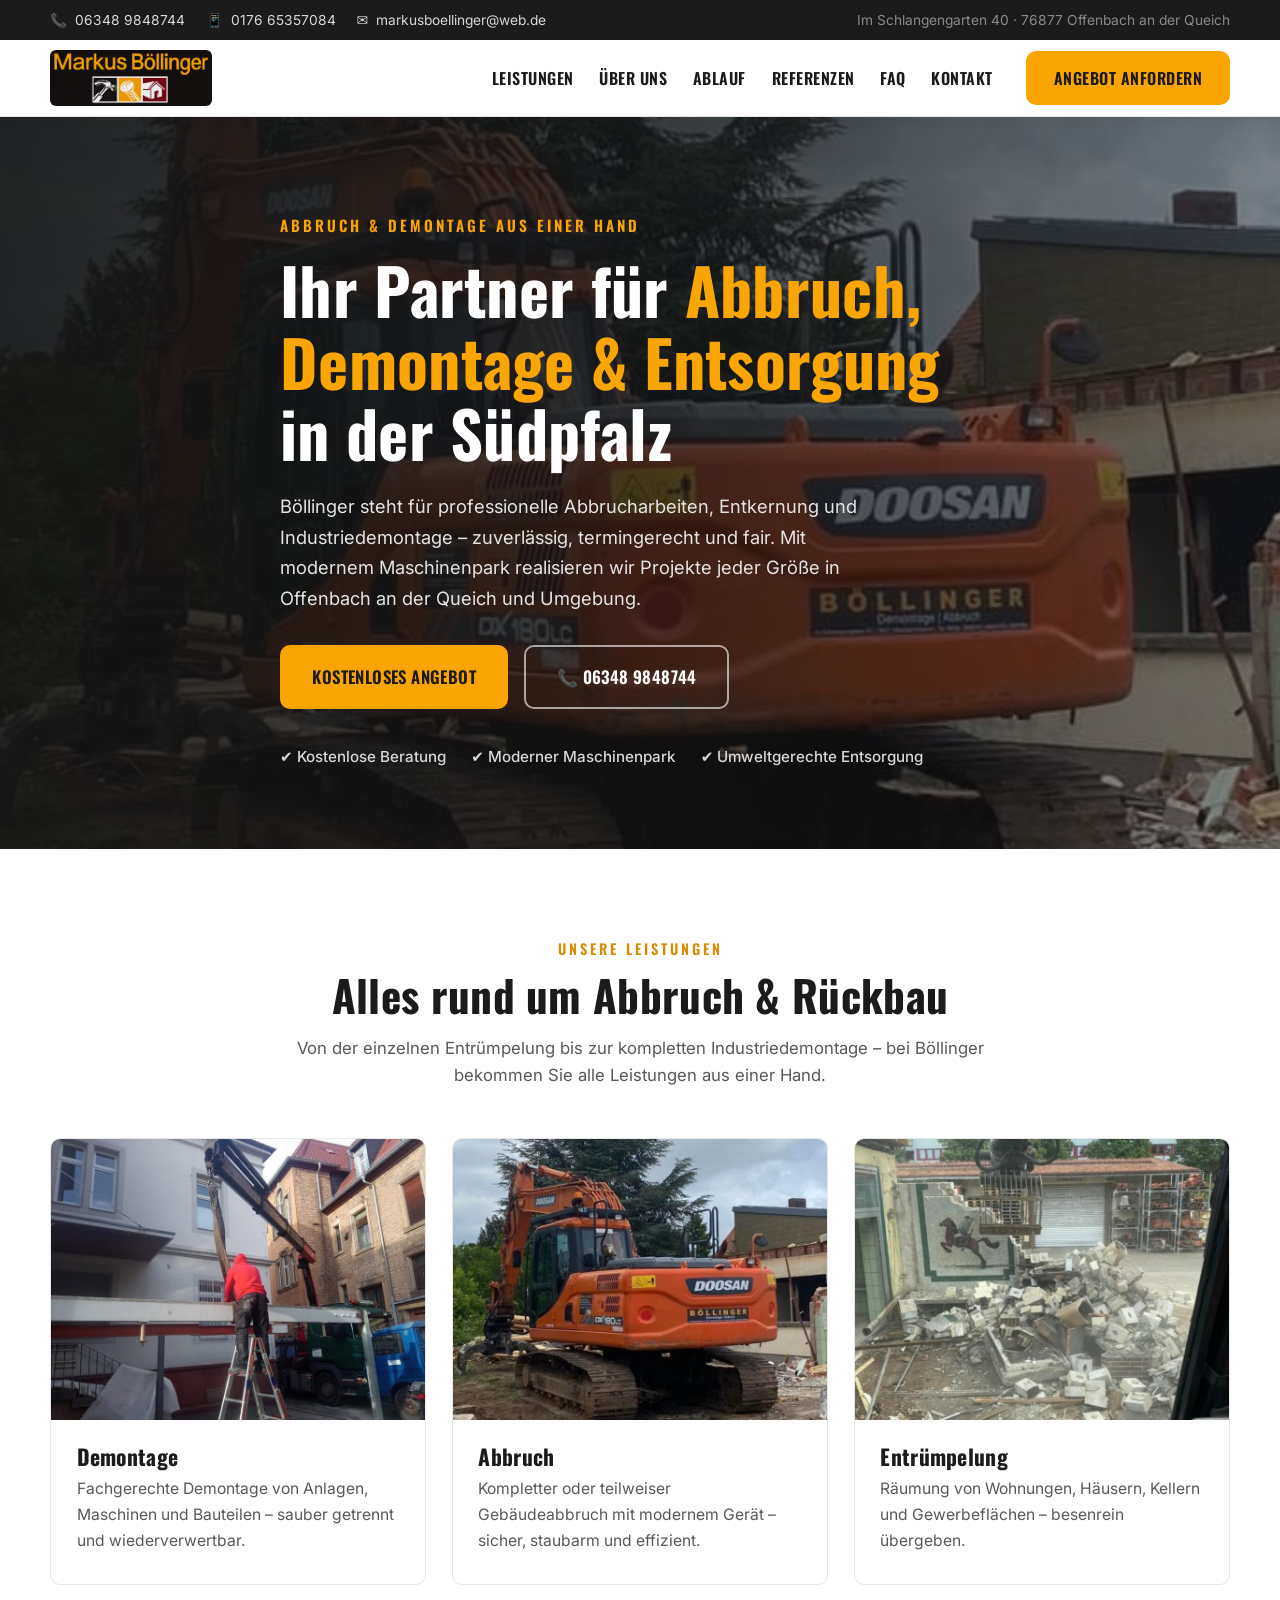
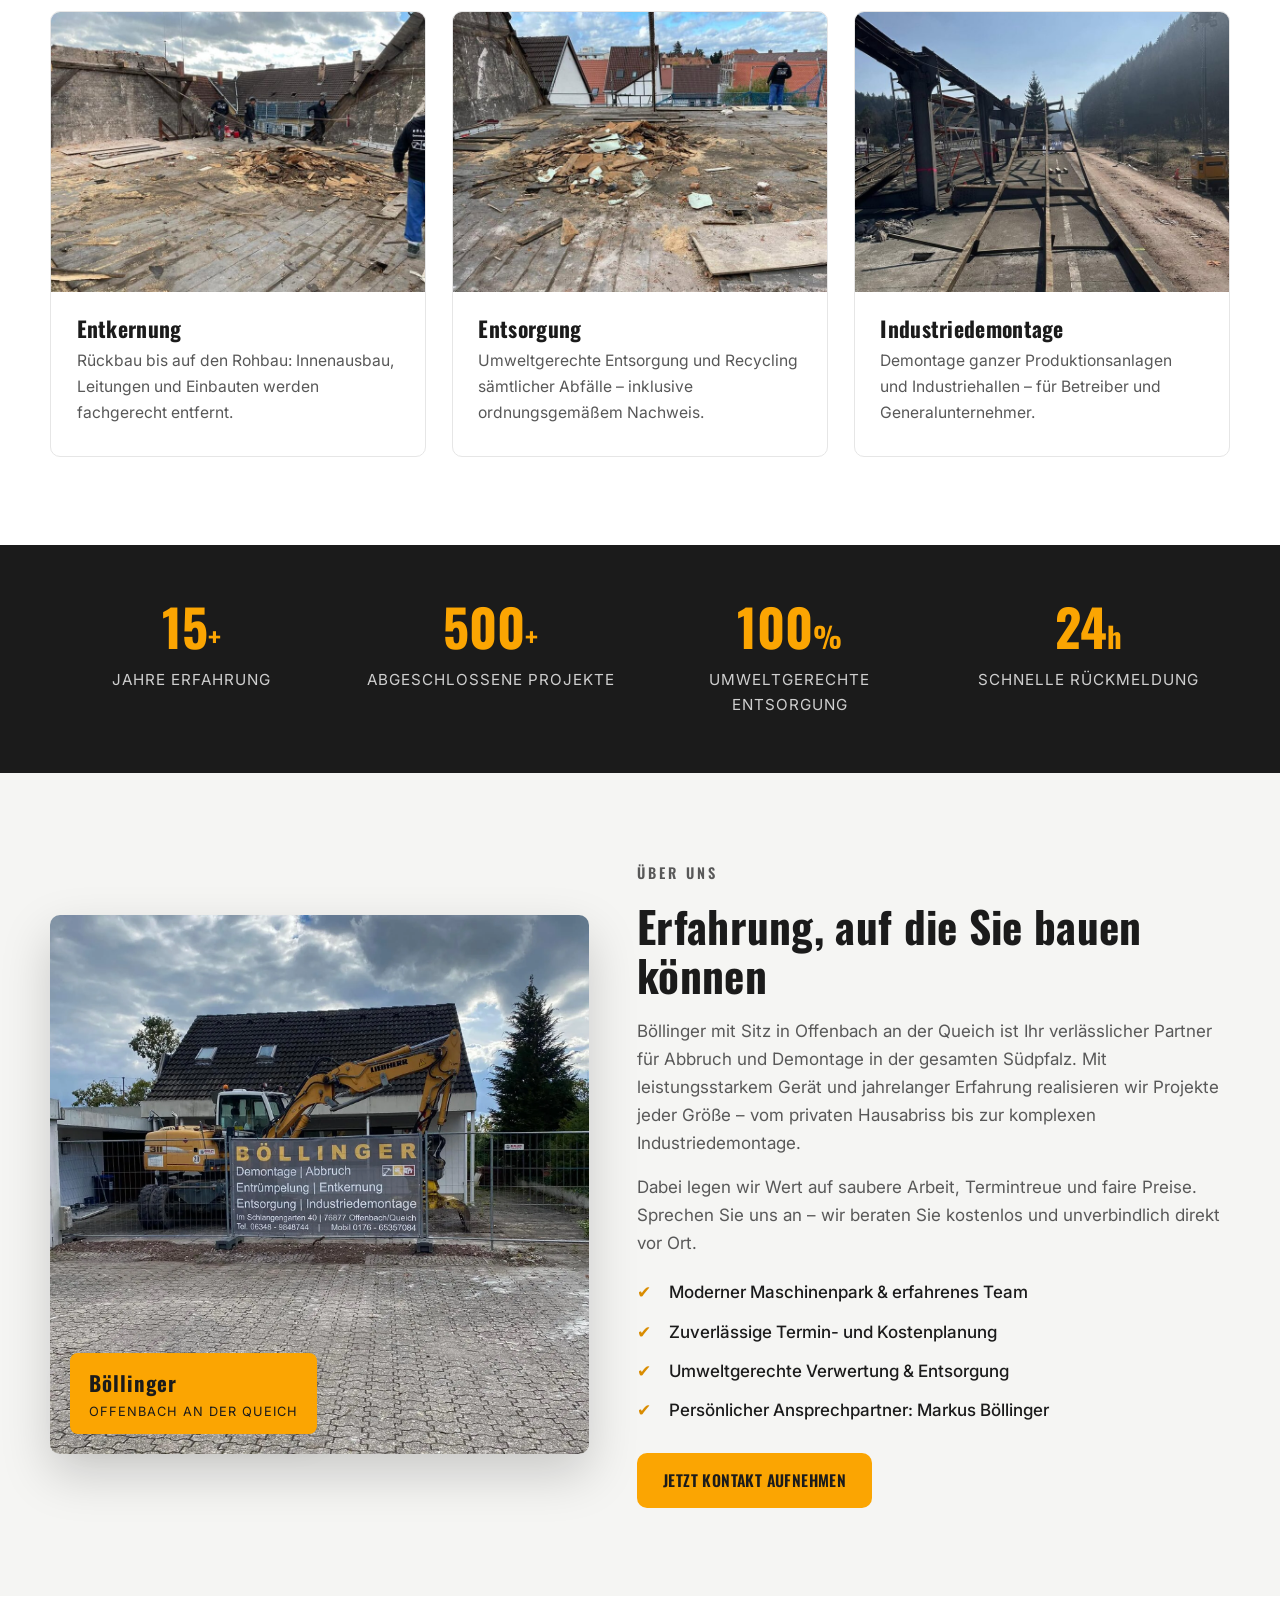
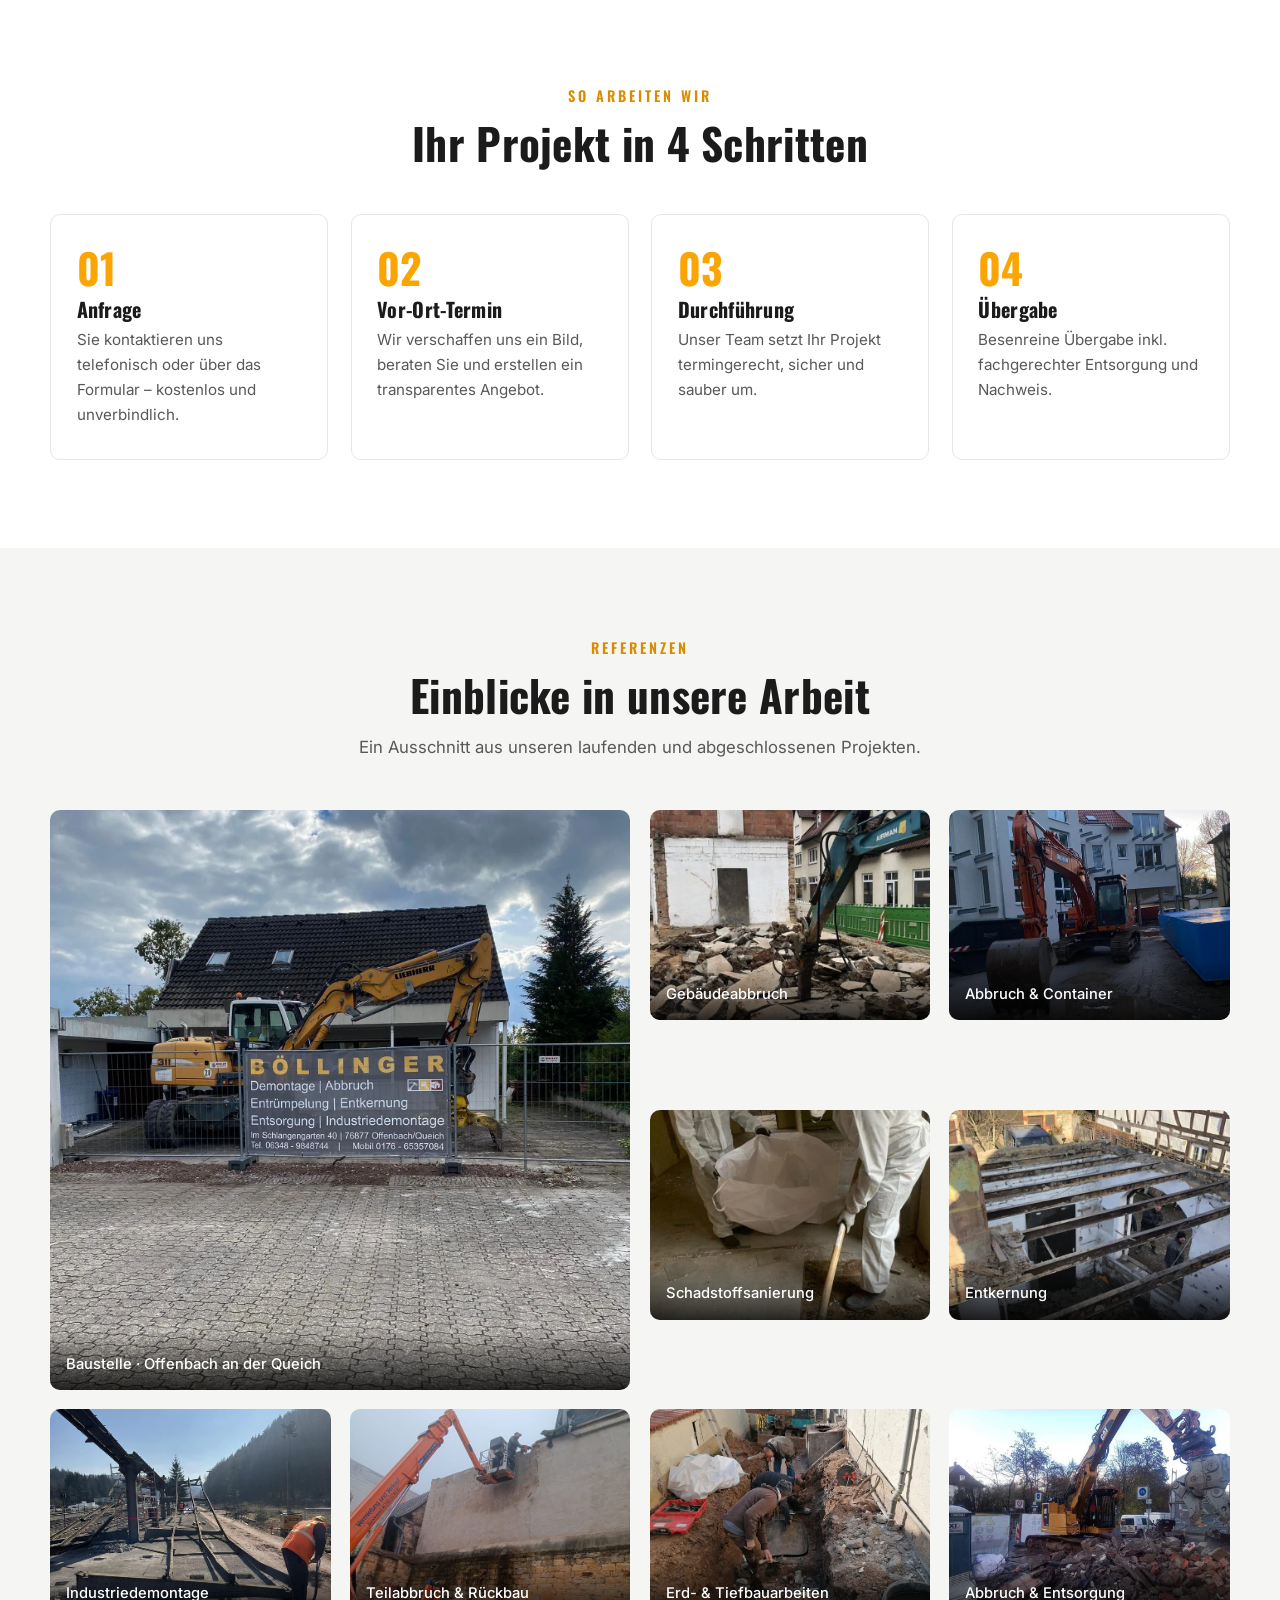
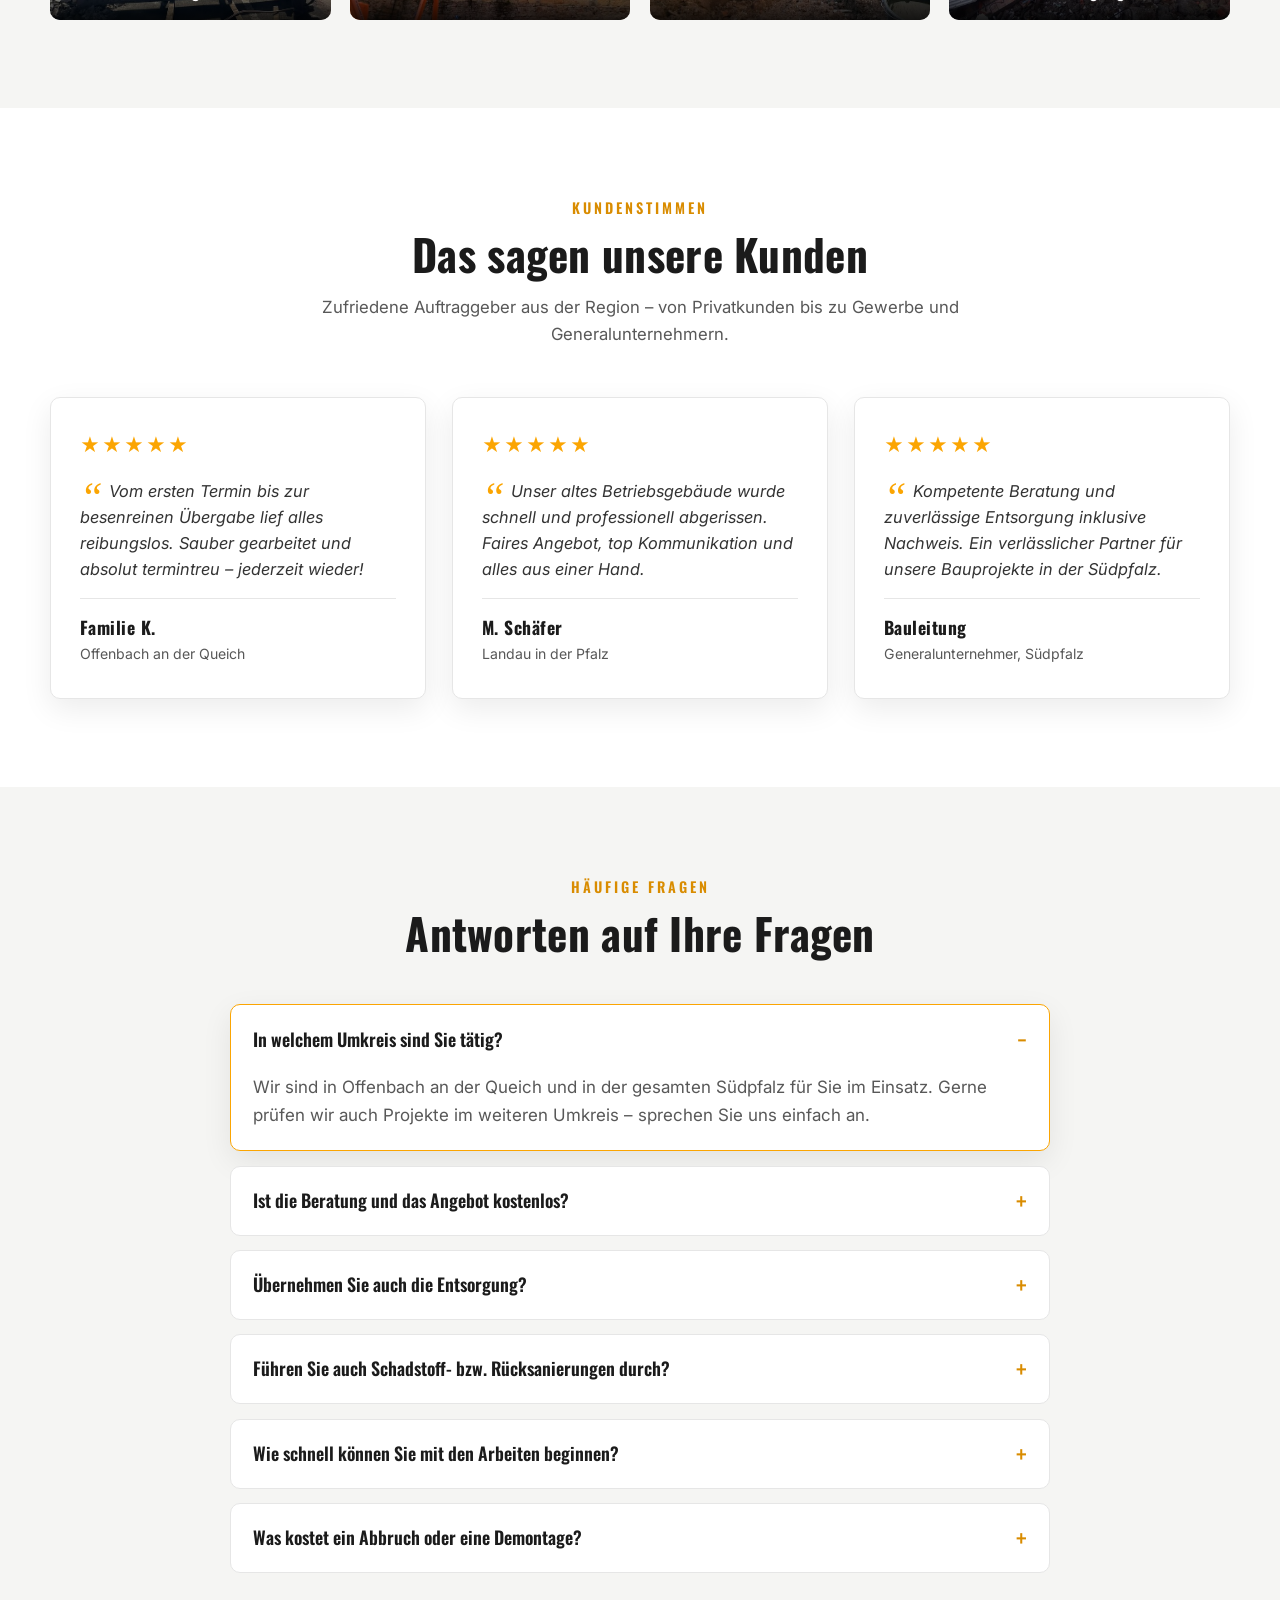
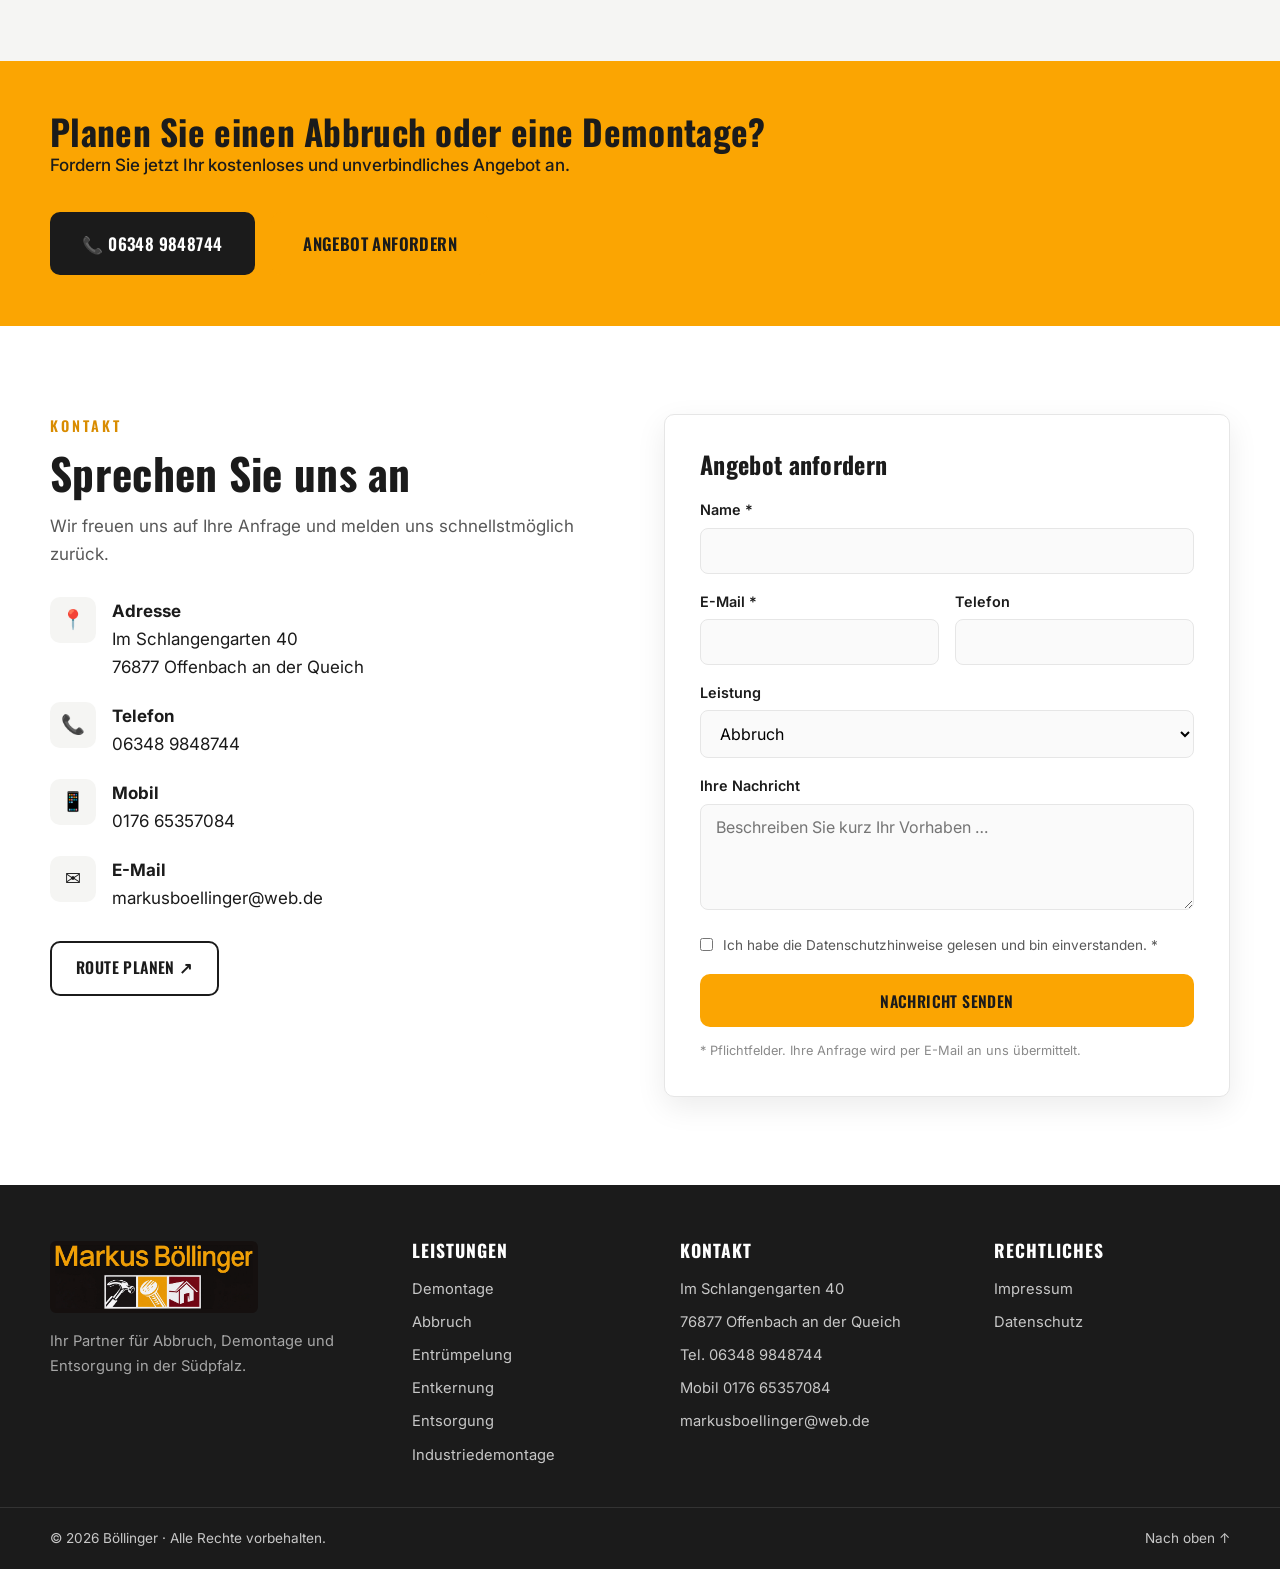
==== index.html @ 8e16d0ea "Echtes Markus-Böllinger-Logo eingebunden (Header, Footer, Favicon) Text-Badge durch das Original-Log" ====
<!DOCTYPE html>
<html lang="de">
<head>
  <meta charset="UTF-8" />
  <meta name="viewport" content="width=device-width, initial-scale=1.0" />
  <title>Böllinger – Abbruch, Demontage & Entsorgung in der Südpfalz</title>
  <meta name="description" content="Böllinger aus Offenbach an der Queich: Ihr Partner für Abbruch, Demontage, Entkernung, Entrümpelung, Entsorgung und Industriedemontage in der Südpfalz. Jetzt kostenloses Angebot anfordern." />
  <meta name="theme-color" content="#1b1b1b" />
  <link rel="icon" href="assets/images/favicon.png" type="image/png" />

  <!-- Open Graph -->
  <meta property="og:type" content="website" />
  <meta property="og:title" content="Böllinger – Abbruch & Demontage aus der Südpfalz" />
  <meta property="og:description" content="Professionelle Abbrucharbeiten, Entkernung und Industriedemontage – zuverlässig, termingerecht und fair." />
  <meta property="og:image" content="assets/images/hero.jpg" />

  <link rel="preconnect" href="https://fonts.googleapis.com" />
  <link rel="preconnect" href="https://fonts.gstatic.com" crossorigin />
  <link href="https://fonts.googleapis.com/css2?family=Arimo:wght@400;500;600;700&family=Oswald:wght@500;600;700&family=Inter:wght@400;500;600;700&display=swap" rel="stylesheet" />
  <link rel="stylesheet" href="assets/css/style.css" />
</head>
<body>

  <!-- Top bar -->
  <div class="topbar">
    <div class="container topbar__inner">
      <div class="topbar__contacts">
        <a href="tel:+4963489848744"><span class="ico">📞</span> 06348 9848744</a>
        <a href="tel:+4917665357084"><span class="ico">📱</span> 0176 65357084</a>
        <a href="mailto:markusboellinger@web.de" class="hide-sm"><span class="ico">✉️</span> markusboellinger@web.de</a>
      </div>
      <div class="topbar__meta hide-sm">
        <span>Im Schlangengarten 40 · 76877 Offenbach an der Queich</span>
      </div>
    </div>
  </div>

  <!-- Header / Navigation -->
  <header class="header" id="top">
    <div class="container header__inner">
      <a href="#top" class="brand" aria-label="Markus Böllinger – Startseite">
        <img class="logo-img" src="assets/images/logo.png" width="760" height="263" alt="Markus Böllinger – Demontage, Abbruch, Entsorgung" />
      </a>

      <nav class="nav" id="nav">
        <a href="#leistungen">Leistungen</a>
        <a href="#ueber-uns">Über uns</a>
        <a href="#ablauf">Ablauf</a>
        <a href="#referenzen">Referenzen</a>
        <a href="#faq">FAQ</a>
        <a href="#kontakt">Kontakt</a>
        <a href="#kontakt" class="btn btn--primary nav__cta">Angebot anfordern</a>
      </nav>

      <button class="nav-toggle" id="navToggle" aria-label="Menü öffnen" aria-expanded="false">
        <span></span><span></span><span></span>
      </button>
    </div>
  </header>

  <!-- Hero -->
  <section class="hero">
    <div class="hero__bg" style="background-image:url('assets/images/hero.jpg')"></div>
    <div class="hero__overlay"></div>
    <div class="container hero__content">
      <p class="hero__eyebrow">Abbruch &amp; Demontage aus einer Hand</p>
      <h1 class="hero__title">Ihr Partner für <span class="accent">Abbruch, Demontage&nbsp;&amp; Entsorgung</span> in der Südpfalz</h1>
      <p class="hero__lead">
        Böllinger steht für professionelle Abbrucharbeiten, Entkernung und Industriedemontage –
        zuverlässig, termingerecht und fair. Mit modernem Maschinenpark realisieren wir Projekte
        jeder Größe in Offenbach an der Queich und Umgebung.
      </p>
      <div class="hero__actions">
        <a href="#kontakt" class="btn btn--primary btn--lg">Kostenloses Angebot</a>
        <a href="tel:+4963489848744" class="btn btn--ghost btn--lg">📞 06348 9848744</a>
      </div>
      <ul class="hero__badges">
        <li>✔ Kostenlose Beratung</li>
        <li>✔ Moderner Maschinenpark</li>
        <li>✔ Umweltgerechte Entsorgung</li>
      </ul>
    </div>
  </section>

  <!-- Services -->
  <section class="section" id="leistungen">
    <div class="container">
      <div class="section__head">
        <p class="section__eyebrow">Unsere Leistungen</p>
        <h2 class="section__title">Alles rund um Abbruch &amp; Rückbau</h2>
        <p class="section__sub">Von der einzelnen Entrümpelung bis zur kompletten Industriedemontage – bei Böllinger bekommen Sie alle Leistungen aus einer Hand.</p>
      </div>

      <div class="grid grid--3">
        <article class="card">
          <div class="card__media"><img src="assets/images/service-demontage.jpg" alt="Demontage durch Böllinger" loading="lazy" /></div>
          <div class="card__body">
            <h3>Demontage</h3>
            <p>Fachgerechte Demontage von Anlagen, Maschinen und Bauteilen – sauber getrennt und wiederverwertbar.</p>
          </div>
        </article>
        <article class="card">
          <div class="card__media"><img src="assets/images/service-abbruch.jpg" alt="Abbruch mit Bagger" loading="lazy" /></div>
          <div class="card__body">
            <h3>Abbruch</h3>
            <p>Kompletter oder teilweiser Gebäudeabbruch mit modernem Gerät – sicher, staubarm und effizient.</p>
          </div>
        </article>
        <article class="card">
          <div class="card__media"><img src="assets/images/service-entruempelung.jpg" alt="Entrümpelung und Räumung" loading="lazy" /></div>
          <div class="card__body">
            <h3>Entrümpelung</h3>
            <p>Räumung von Wohnungen, Häusern, Kellern und Gewerbeflächen – besenrein übergeben.</p>
          </div>
        </article>
        <article class="card">
          <div class="card__media"><img src="assets/images/service-entkernung.jpg" alt="Entkernung eines Gebäudes" loading="lazy" /></div>
          <div class="card__body">
            <h3>Entkernung</h3>
            <p>Rückbau bis auf den Rohbau: Innenausbau, Leitungen und Einbauten werden fachgerecht entfernt.</p>
          </div>
        </article>
        <article class="card">
          <div class="card__media"><img src="assets/images/service-entsorgung.jpg" alt="Entsorgung und Recycling" loading="lazy" /></div>
          <div class="card__body">
            <h3>Entsorgung</h3>
            <p>Umweltgerechte Entsorgung und Recycling sämtlicher Abfälle – inklusive ordnungsgemäßem Nachweis.</p>
          </div>
        </article>
        <article class="card">
          <div class="card__media"><img src="assets/images/service-industrie.jpg" alt="Industriedemontage" loading="lazy" /></div>
          <div class="card__body">
            <h3>Industriedemontage</h3>
            <p>Demontage ganzer Produktionsanlagen und Industriehallen – für Betreiber und Generalunternehmer.</p>
          </div>
        </article>
      </div>
    </div>
  </section>

  <!-- Stats -->
  <section class="stats">
    <div class="container grid grid--4 stats__grid">
      <div class="stat"><span class="stat__num" data-count="15">15</span><span class="stat__plus">+</span><p>Jahre Erfahrung</p></div>
      <div class="stat"><span class="stat__num" data-count="500">500</span><span class="stat__plus">+</span><p>Abgeschlossene Projekte</p></div>
      <div class="stat"><span class="stat__num" data-count="100">100</span><span class="stat__plus">%</span><p>Umweltgerechte Entsorgung</p></div>
      <div class="stat"><span class="stat__num" data-count="24">24</span><span class="stat__plus">h</span><p>Schnelle Rückmeldung</p></div>
    </div>
  </section>

  <!-- About -->
  <section class="section section--alt" id="ueber-uns">
    <div class="container about">
      <div class="about__media">
        <img src="assets/images/boellinger-baustelle.webp" alt="Böllinger Bagger auf einer Abbruch-Baustelle" loading="lazy" />
        <div class="about__tag">
          <strong>Böllinger</strong>
          <span>Offenbach an der Queich</span>
        </div>
      </div>
      <div class="about__text">
        <p class="section__eyebrow">Über uns</p>
        <h2 class="section__title">Erfahrung, auf die Sie bauen können</h2>
        <p>
          Böllinger mit Sitz in Offenbach an der Queich ist Ihr verlässlicher Partner für
          Abbruch und Demontage in der gesamten Südpfalz. Mit leistungsstarkem Gerät und
          jahrelanger Erfahrung realisieren wir Projekte jeder Größe – vom privaten Hausabriss
          bis zur komplexen Industriedemontage.
        </p>
        <p>
          Dabei legen wir Wert auf saubere Arbeit, Termintreue und faire Preise. Sprechen Sie
          uns an – wir beraten Sie kostenlos und unverbindlich direkt vor Ort.
        </p>
        <ul class="checklist">
          <li>Moderner Maschinenpark &amp; erfahrenes Team</li>
          <li>Zuverlässige Termin- und Kostenplanung</li>
          <li>Umweltgerechte Verwertung &amp; Entsorgung</li>
          <li>Persönlicher Ansprechpartner: Markus Böllinger</li>
        </ul>
        <a href="#kontakt" class="btn btn--primary">Jetzt Kontakt aufnehmen</a>
      </div>
    </div>
  </section>

  <!-- Process / Ablauf -->
  <section class="section" id="ablauf">
    <div class="container">
      <div class="section__head">
        <p class="section__eyebrow">So arbeiten wir</p>
        <h2 class="section__title">Ihr Projekt in 4 Schritten</h2>
      </div>
      <div class="grid grid--4 steps">
        <div class="step"><span class="step__num">01</span><h3>Anfrage</h3><p>Sie kontaktieren uns telefonisch oder über das Formular – kostenlos und unverbindlich.</p></div>
        <div class="step"><span class="step__num">02</span><h3>Vor-Ort-Termin</h3><p>Wir verschaffen uns ein Bild, beraten Sie und erstellen ein transparentes Angebot.</p></div>
        <div class="step"><span class="step__num">03</span><h3>Durchführung</h3><p>Unser Team setzt Ihr Projekt termingerecht, sicher und sauber um.</p></div>
        <div class="step"><span class="step__num">04</span><h3>Übergabe</h3><p>Besenreine Übergabe inkl. fachgerechter Entsorgung und Nachweis.</p></div>
      </div>
    </div>
  </section>

  <!-- References / Gallery -->
  <section class="section section--alt" id="referenzen">
    <div class="container">
      <div class="section__head">
        <p class="section__eyebrow">Referenzen</p>
        <h2 class="section__title">Einblicke in unsere Arbeit</h2>
        <p class="section__sub">Ein Ausschnitt aus unseren laufenden und abgeschlossenen Projekten.</p>
      </div>
      <div class="gallery">
        <figure class="gallery__item gallery__item--wide">
          <img src="assets/images/boellinger-baustelle.webp" alt="Böllinger Baustelle in Offenbach an der Queich" loading="lazy" />
          <figcaption>Baustelle · Offenbach an der Queich</figcaption>
        </figure>
        <figure class="gallery__item">
          <img src="assets/images/g1.jpg" alt="Gebäudeabbruch mit Bagger" loading="lazy" />
          <figcaption>Gebäudeabbruch</figcaption>
        </figure>
        <figure class="gallery__item">
          <img src="assets/images/g2.jpg" alt="Abbruch mit Containerstellung" loading="lazy" />
          <figcaption>Abbruch &amp; Container</figcaption>
        </figure>
        <figure class="gallery__item">
          <img src="assets/images/g4.jpg" alt="Schadstoffsanierung durch Fachpersonal" loading="lazy" />
          <figcaption>Schadstoffsanierung</figcaption>
        </figure>
        <figure class="gallery__item">
          <img src="assets/images/g5.jpg" alt="Entkernung eines Gebäudes" loading="lazy" />
          <figcaption>Entkernung</figcaption>
        </figure>
        <figure class="gallery__item">
          <img src="assets/images/g6.jpg" alt="Industriedemontage" loading="lazy" />
          <figcaption>Industriedemontage</figcaption>
        </figure>
        <figure class="gallery__item">
          <img src="assets/images/g3.jpg" alt="Teilabbruch und Rückbau" loading="lazy" />
          <figcaption>Teilabbruch &amp; Rückbau</figcaption>
        </figure>
        <figure class="gallery__item">
          <img src="assets/images/g7.jpg" alt="Erd- und Tiefbauarbeiten" loading="lazy" />
          <figcaption>Erd- &amp; Tiefbauarbeiten</figcaption>
        </figure>
        <figure class="gallery__item">
          <img src="assets/images/g8.jpg" alt="Abbruch und Entsorgung" loading="lazy" />
          <figcaption>Abbruch &amp; Entsorgung</figcaption>
        </figure>
      </div>
    </div>
  </section>

  <!-- Testimonials -->
  <section class="section" id="kundenstimmen">
    <div class="container">
      <div class="section__head">
        <p class="section__eyebrow">Kundenstimmen</p>
        <h2 class="section__title">Das sagen unsere Kunden</h2>
        <p class="section__sub">Zufriedene Auftraggeber aus der Region – von Privatkunden bis zu Gewerbe und Generalunternehmern.</p>
      </div>
      <div class="grid grid--3">
        <figure class="testimonial">
          <div class="testimonial__stars" aria-label="5 von 5 Sternen">★★★★★</div>
          <blockquote>Vom ersten Termin bis zur besenreinen Übergabe lief alles reibungslos. Sauber gearbeitet und absolut termintreu – jederzeit wieder!</blockquote>
          <figcaption><strong>Familie K.</strong><span>Offenbach an der Queich</span></figcaption>
        </figure>
        <figure class="testimonial">
          <div class="testimonial__stars" aria-label="5 von 5 Sternen">★★★★★</div>
          <blockquote>Unser altes Betriebsgebäude wurde schnell und professionell abgerissen. Faires Angebot, top Kommunikation und alles aus einer Hand.</blockquote>
          <figcaption><strong>M. Schäfer</strong><span>Landau in der Pfalz</span></figcaption>
        </figure>
        <figure class="testimonial">
          <div class="testimonial__stars" aria-label="5 von 5 Sternen">★★★★★</div>
          <blockquote>Kompetente Beratung und zuverlässige Entsorgung inklusive Nachweis. Ein verlässlicher Partner für unsere Bauprojekte in der Südpfalz.</blockquote>
          <figcaption><strong>Bauleitung</strong><span>Generalunternehmer, Südpfalz</span></figcaption>
        </figure>
      </div>
    </div>
  </section>

  <!-- FAQ -->
  <section class="section section--alt" id="faq">
    <div class="container container--narrow">
      <div class="section__head">
        <p class="section__eyebrow">Häufige Fragen</p>
        <h2 class="section__title">Antworten auf Ihre Fragen</h2>
      </div>
      <div class="faq">
        <details class="faq__item" open>
          <summary>In welchem Umkreis sind Sie tätig?</summary>
          <div class="faq__answer"><p>Wir sind in Offenbach an der Queich und in der gesamten Südpfalz für Sie im Einsatz. Gerne prüfen wir auch Projekte im weiteren Umkreis – sprechen Sie uns einfach an.</p></div>
        </details>
        <details class="faq__item">
          <summary>Ist die Beratung und das Angebot kostenlos?</summary>
          <div class="faq__answer"><p>Ja. Die Vor-Ort-Beratung und das anschließende Angebot sind für Sie kostenlos und unverbindlich. Erst wenn Sie überzeugt sind, legen wir los.</p></div>
        </details>
        <details class="faq__item">
          <summary>Übernehmen Sie auch die Entsorgung?</summary>
          <div class="faq__answer"><p>Selbstverständlich. Wir entsorgen sämtliche anfallenden Materialien umweltgerecht, trennen Wertstoffe zum Recycling und stellen Ihnen auf Wunsch den ordnungsgemäßen Entsorgungsnachweis aus.</p></div>
        </details>
        <details class="faq__item">
          <summary>Führen Sie auch Schadstoff- bzw. Rücksanierungen durch?</summary>
          <div class="faq__answer"><p>Ja. Schadstoffe wie Asbest oder KMF werden von uns fachgerecht und unter Einhaltung der geltenden Vorschriften zurückgebaut und entsorgt.</p></div>
        </details>
        <details class="faq__item">
          <summary>Wie schnell können Sie mit den Arbeiten beginnen?</summary>
          <div class="faq__answer"><p>Das hängt von Umfang und Terminlage ab. In vielen Fällen sind kurzfristige Termine möglich – teilen Sie uns Ihren Wunschzeitraum mit, wir finden eine Lösung.</p></div>
        </details>
        <details class="faq__item">
          <summary>Was kostet ein Abbruch oder eine Demontage?</summary>
          <div class="faq__answer"><p>Die Kosten richten sich nach Größe, Bauart, Zugänglichkeit und eventuellen Schadstoffen. Nach einem kurzen Vor-Ort-Termin erhalten Sie von uns ein transparentes, nachvollziehbares Angebot.</p></div>
        </details>
      </div>
    </div>
  </section>

  <!-- CTA band -->
  <section class="cta">
    <div class="container cta__inner">
      <div>
        <h2>Planen Sie einen Abbruch oder eine Demontage?</h2>
        <p>Fordern Sie jetzt Ihr kostenloses und unverbindliches Angebot an.</p>
      </div>
      <div class="cta__actions">
        <a href="tel:+4963489848744" class="btn btn--dark btn--lg">📞 06348 9848744</a>
        <a href="#kontakt" class="btn btn--primary btn--lg">Angebot anfordern</a>
      </div>
    </div>
  </section>

  <!-- Contact -->
  <section class="section" id="kontakt">
    <div class="container contact">
      <div class="contact__info">
        <p class="section__eyebrow">Kontakt</p>
        <h2 class="section__title">Sprechen Sie uns an</h2>
        <p class="contact__lead">Wir freuen uns auf Ihre Anfrage und melden uns schnellstmöglich zurück.</p>

        <ul class="contact__list">
          <li>
            <span class="contact__ico">📍</span>
            <div><strong>Adresse</strong><br />Im Schlangengarten 40<br />76877 Offenbach an der Queich</div>
          </li>
          <li>
            <span class="contact__ico">📞</span>
            <div><strong>Telefon</strong><br /><a href="tel:+4963489848744">06348 9848744</a></div>
          </li>
          <li>
            <span class="contact__ico">📱</span>
            <div><strong>Mobil</strong><br /><a href="tel:+4917665357084">0176 65357084</a></div>
          </li>
          <li>
            <span class="contact__ico">✉️</span>
            <div><strong>E-Mail</strong><br /><a href="mailto:markusboellinger@web.de">markusboellinger@web.de</a></div>
          </li>
        </ul>

        <a class="btn btn--ghost" href="https://www.google.com/maps/search/?api=1&query=Im+Schlangengarten+40,+76877+Offenbach+an+der+Queich" target="_blank" rel="noopener">Route planen ↗</a>
      </div>

      <form class="contact__form" id="contactForm" action="mailto:markusboellinger@web.de" method="post" enctype="text/plain">
        <h3>Angebot anfordern</h3>
        <div class="field">
          <label for="name">Name *</label>
          <input type="text" id="name" name="Name" required />
        </div>
        <div class="field-row">
          <div class="field">
            <label for="email">E-Mail *</label>
            <input type="email" id="email" name="E-Mail" required />
          </div>
          <div class="field">
            <label for="phone">Telefon</label>
            <input type="tel" id="phone" name="Telefon" />
          </div>
        </div>
        <div class="field">
          <label for="service">Leistung</label>
          <select id="service" name="Leistung">
            <option>Abbruch</option>
            <option>Demontage</option>
            <option>Entrümpelung</option>
            <option>Entkernung</option>
            <option>Entsorgung</option>
            <option>Industriedemontage</option>
            <option>Sonstiges</option>
          </select>
        </div>
        <div class="field">
          <label for="message">Ihre Nachricht</label>
          <textarea id="message" name="Nachricht" rows="4" placeholder="Beschreiben Sie kurz Ihr Vorhaben …"></textarea>
        </div>
        <label class="consent"><input type="checkbox" required /> Ich habe die Datenschutzhinweise gelesen und bin einverstanden. *</label>
        <button type="submit" class="btn btn--primary btn--block">Nachricht senden</button>
        <p class="form__hint">* Pflichtfelder. Ihre Anfrage wird per E-Mail an uns übermittelt.</p>
      </form>
    </div>
  </section>

  <!-- Footer -->
  <footer class="footer">
    <div class="container footer__grid">
      <div class="footer__col">
        <div class="brand--footer">
          <img class="logo-img logo-img--footer" src="assets/images/logo.png" width="760" height="263" alt="Markus Böllinger" />
        </div>
        <p>Ihr Partner für Abbruch, Demontage und Entsorgung in der Südpfalz.</p>
      </div>
      <div class="footer__col">
        <h4>Leistungen</h4>
        <ul>
          <li><a href="#leistungen">Demontage</a></li>
          <li><a href="#leistungen">Abbruch</a></li>
          <li><a href="#leistungen">Entrümpelung</a></li>
          <li><a href="#leistungen">Entkernung</a></li>
          <li><a href="#leistungen">Entsorgung</a></li>
          <li><a href="#leistungen">Industriedemontage</a></li>
        </ul>
      </div>
      <div class="footer__col">
        <h4>Kontakt</h4>
        <ul>
          <li>Im Schlangengarten 40</li>
          <li>76877 Offenbach an der Queich</li>
          <li><a href="tel:+4963489848744">Tel. 06348 9848744</a></li>
          <li><a href="tel:+4917665357084">Mobil 0176 65357084</a></li>
          <li><a href="mailto:markusboellinger@web.de">markusboellinger@web.de</a></li>
        </ul>
      </div>
      <div class="footer__col">
        <h4>Rechtliches</h4>
        <ul>
          <li><a href="#impressum">Impressum</a></li>
          <li><a href="#datenschutz">Datenschutz</a></li>
        </ul>
      </div>
    </div>
    <div class="footer__bar">
      <div class="container footer__bar-inner">
        <span>© <span id="year">2026</span> Böllinger · Alle Rechte vorbehalten.</span>
        <a href="#top" class="footer__top">Nach oben ↑</a>
      </div>
    </div>
  </footer>

  <script src="assets/js/main.js"></script>
</body>
</html>
---- assets/css/style.css ----
/* ===========================================================
   Böllinger – Abbruch & Demontage
   Brand: Gold/Amber + Anthracite/Charcoal + White
   =========================================================== */

:root {
  --gold: #fba502;
  --gold-dark: #d98c00;
  --ink: #1b1b1b;
  --ink-2: #262626;
  --ink-3: #333333;
  --grey: #585858;
  --grey-light: #8a8a8a;
  --line: #e6e6e6;
  --bg: #ffffff;
  --bg-alt: #f5f5f3;
  --white: #ffffff;
  --radius: 10px;
  --shadow: 0 10px 30px rgba(0, 0, 0, .08);
  --shadow-lg: 0 20px 50px rgba(0, 0, 0, .18);
  --container: 1180px;
  --ff-head: "Oswald", "Arial Narrow", sans-serif;
  --ff-body: "Inter", system-ui, -apple-system, Segoe UI, Roboto, sans-serif;
  --ff-logo: "Arimo", Arial, Helvetica, sans-serif;
}

* { box-sizing: border-box; margin: 0; padding: 0; }

html { scroll-behavior: smooth; scroll-padding-top: 90px; }

body {
  font-family: var(--ff-body);
  color: var(--ink);
  background: var(--bg);
  line-height: 1.65;
  font-size: 17px;
  -webkit-font-smoothing: antialiased;
}

img { max-width: 100%; display: block; }
a { color: inherit; text-decoration: none; }

.container { width: min(100% - 40px, var(--container)); margin-inline: auto; }

h1, h2, h3, h4 { font-family: var(--ff-head); line-height: 1.12; font-weight: 700; letter-spacing: .3px; }

.accent { color: var(--gold); }
.hide-sm { display: inline; }

/* ---------- Buttons ---------- */
.btn {
  display: inline-flex; align-items: center; justify-content: center; gap: .5rem;
  font-family: var(--ff-head); font-weight: 600; font-size: .98rem; letter-spacing: .4px;
  text-transform: uppercase;
  padding: .8rem 1.5rem; border-radius: var(--radius); cursor: pointer;
  border: 2px solid transparent; transition: .2s ease; white-space: nowrap;
}
.btn--lg { padding: 1rem 1.9rem; font-size: 1.05rem; }
.btn--block { width: 100%; }
.btn--primary { background: var(--gold); color: var(--ink); }
.btn--primary:hover { background: var(--gold-dark); transform: translateY(-2px); }
.btn--ghost { background: transparent; color: var(--ink); border-color: var(--ink); }
.btn--ghost:hover { background: var(--ink); color: var(--white); }
.btn--dark { background: var(--ink); color: var(--white); }
.btn--dark:hover { background: #000; transform: translateY(-2px); }

/* ---------- Topbar ---------- */
.topbar { background: var(--ink); color: #d8d8d8; font-size: .86rem; }
.topbar__inner { display: flex; justify-content: space-between; align-items: center; min-height: 40px; gap: 1rem; flex-wrap: wrap; }
.topbar__contacts { display: flex; gap: 1.3rem; flex-wrap: wrap; }
.topbar a:hover { color: var(--gold); }
.topbar .ico { margin-right: .25rem; }
.topbar__meta { color: var(--grey-light); }

/* ---------- Header ---------- */
.header {
  position: sticky; top: 0; z-index: 50; background: var(--white);
  border-bottom: 1px solid var(--line); box-shadow: 0 2px 12px rgba(0,0,0,.05);
}
.header__inner { display: flex; align-items: center; justify-content: space-between; min-height: 76px; gap: 1rem; }
.brand { display: flex; align-items: center; }
.logo-img { height: 56px; width: auto; display: block; border-radius: 6px; }
.logo-img--footer { height: 72px; }

.nav { display: flex; align-items: center; gap: 1.6rem; }
.nav > a { font-family: var(--ff-head); font-weight: 600; font-size: 1rem; letter-spacing: .5px; text-transform: uppercase; color: var(--ink); position: relative; padding: .3rem 0; }
.nav > a:not(.btn)::after { content: ""; position: absolute; left: 0; bottom: -2px; width: 0; height: 2px; background: var(--gold); transition: width .25s; }
.nav > a:not(.btn):hover::after { width: 100%; }
.nav > a.nav__cta { color: var(--ink); padding: .72rem 1.6rem; margin-left: .5rem; }

.nav-toggle { display: none; flex-direction: column; gap: 5px; background: none; border: 0; cursor: pointer; padding: 6px; }
.nav-toggle span { width: 26px; height: 3px; background: var(--ink); border-radius: 2px; transition: .3s; }

/* ---------- Hero ---------- */
.hero { position: relative; color: var(--white); overflow: hidden; }
.hero__bg { position: absolute; inset: 0; background-size: cover; background-position: center; transform: scale(1.05); }
.hero__overlay { position: absolute; inset: 0; background: linear-gradient(100deg, rgba(20,20,20,.92) 0%, rgba(20,20,20,.78) 45%, rgba(20,20,20,.45) 100%); }
.hero__content { position: relative; padding: 6rem 20px 5rem; max-width: 760px; }
.hero__eyebrow { font-family: var(--ff-head); text-transform: uppercase; letter-spacing: 3px; color: var(--gold); font-weight: 600; margin-bottom: 1rem; font-size: .95rem; }
.hero__title { font-size: clamp(2.3rem, 5.5vw, 4rem); margin-bottom: 1.4rem; }
.hero__lead { font-size: 1.15rem; color: #e4e4e4; max-width: 620px; margin-bottom: 2rem; }
.hero__actions { display: flex; gap: 1rem; flex-wrap: wrap; margin-bottom: 2.2rem; }
.hero__actions .btn--ghost { color: var(--white); border-color: rgba(255,255,255,.6); }
.hero__actions .btn--ghost:hover { background: var(--white); color: var(--ink); }
.hero__badges { list-style: none; display: flex; gap: 1.6rem; flex-wrap: wrap; font-size: .95rem; color: #d7d7d7; }
.hero__badges li { font-weight: 500; }

/* ---------- Sections ---------- */
.section { padding: 5.5rem 0; }
.section--alt { background: var(--bg-alt); }
.section__head { text-align: center; max-width: 720px; margin: 0 auto 3rem; }
.section__eyebrow { font-family: var(--ff-head); text-transform: uppercase; letter-spacing: 3px; color: var(--gold-dark); font-weight: 600; font-size: .9rem; margin-bottom: .6rem; }
.section__title { font-size: clamp(1.8rem, 3.6vw, 2.7rem); margin-bottom: 1rem; }
.section__sub { color: var(--grey); font-size: 1.05rem; }

/* ---------- Grids ---------- */
.grid { display: grid; gap: 1.6rem; }
.grid--3 { grid-template-columns: repeat(3, 1fr); }
.grid--4 { grid-template-columns: repeat(4, 1fr); }

/* ---------- Service cards ---------- */
.card {
  background: var(--white); border: 1px solid var(--line); border-radius: var(--radius);
  transition: .25s ease; position: relative; overflow: hidden; display: flex; flex-direction: column;
}
.card::before { content: ""; position: absolute; left: 0; top: 0; height: 4px; width: 0; background: var(--gold); transition: width .3s; z-index: 2; }
.card:hover { transform: translateY(-6px); box-shadow: var(--shadow-lg); border-color: transparent; }
.card:hover::before { width: 100%; }
.card__media { aspect-ratio: 4 / 3; overflow: hidden; background: var(--ink-2); }
.card__media img { width: 100%; height: 100%; object-fit: cover; transition: transform .45s ease; }
.card:hover .card__media img { transform: scale(1.06); }
.card__body { padding: 1.5rem 1.6rem 1.9rem; }
.card h3 { font-size: 1.35rem; margin-bottom: .5rem; }
.card p { color: var(--grey); font-size: .98rem; }

/* ---------- Stats ---------- */
.stats { background: var(--ink); color: var(--white); padding: 3rem 0; }
.stats__grid { gap: 1rem; }
.stat { text-align: center; padding: .5rem; }
.stat__num { font-family: var(--ff-head); font-size: clamp(2.3rem, 5vw, 3.2rem); font-weight: 700; color: var(--gold); line-height: 1; }
.stat__plus { font-family: var(--ff-head); font-size: 1.8rem; color: var(--gold); font-weight: 700; }
.stat p { margin-top: .4rem; color: #cfcfcf; font-size: .95rem; text-transform: uppercase; letter-spacing: 1px; }

/* ---------- About ---------- */
.about { display: grid; grid-template-columns: 1fr 1.1fr; gap: 3rem; align-items: center; }
.about__media { position: relative; }
.about__media img { border-radius: var(--radius); box-shadow: var(--shadow-lg); width: 100%; height: 100%; object-fit: cover; }
.about__tag { position: absolute; left: 20px; bottom: 20px; background: var(--gold); color: var(--ink); padding: .8rem 1.2rem; border-radius: 8px; display: flex; flex-direction: column; box-shadow: var(--shadow); }
.about__tag strong { font-family: var(--ff-head); font-size: 1.3rem; letter-spacing: 1px; }
.about__tag span { font-size: .8rem; text-transform: uppercase; letter-spacing: 1px; }
.about__text .section__title { margin-bottom: 1.2rem; }
.about__text p { color: var(--grey); margin-bottom: 1rem; }
.checklist { list-style: none; margin: 1.3rem 0 1.8rem; display: grid; gap: .7rem; }
.checklist li { padding-left: 2rem; position: relative; font-weight: 500; }
.checklist li::before { content: "✔"; position: absolute; left: 0; color: var(--gold-dark); font-weight: 700; }

/* ---------- Steps ---------- */
.steps { gap: 1.4rem; }
.step { background: var(--white); border: 1px solid var(--line); border-radius: var(--radius); padding: 2rem 1.6rem; position: relative; }
.step__num { font-family: var(--ff-head); font-size: 2.6rem; font-weight: 700; color: var(--gold); line-height: 1; display: block; margin-bottom: .6rem; }
.step h3 { font-size: 1.25rem; margin-bottom: .4rem; }
.step p { color: var(--grey); font-size: .95rem; }

/* ---------- Gallery ---------- */
.gallery { display: grid; grid-template-columns: repeat(4, 1fr); gap: 1.2rem; }
.gallery__item { position: relative; border-radius: var(--radius); overflow: hidden; aspect-ratio: 4/3; background: var(--ink-2); }
.gallery__item img { width: 100%; height: 100%; object-fit: cover; transition: transform .4s; }
.gallery__item:hover img { transform: scale(1.07); }
.gallery__item--wide { grid-column: span 2; grid-row: span 2; aspect-ratio: auto; }
.gallery__item figcaption { position: absolute; left: 0; right: 0; bottom: 0; background: linear-gradient(transparent, rgba(0,0,0,.8)); color: #fff; padding: 1.2rem 1rem .9rem; font-size: .92rem; font-weight: 500; }
.gallery__item--ph { display: grid; place-items: center; border: 2px dashed #cfcfcf; background: var(--bg-alt); color: var(--grey-light); }
.gallery__item--ph span { font-size: .9rem; }
.gallery__note { text-align: center; color: var(--grey); margin-top: 1.4rem; font-size: .95rem; }

/* ---------- CTA band ---------- */
.cta { background: var(--gold); color: var(--ink); padding: 3.2rem 0; }
.cta__inner { display: flex; align-items: center; justify-content: space-between; gap: 2rem; flex-wrap: wrap; }
.cta h2 { font-size: clamp(1.6rem, 3vw, 2.2rem); }
.cta p { font-weight: 500; }
.cta__actions { display: flex; gap: 1rem; flex-wrap: wrap; }

/* ---------- Testimonials ---------- */
.testimonial {
  background: var(--white); border: 1px solid var(--line); border-radius: var(--radius);
  padding: 2rem 1.8rem; display: flex; flex-direction: column; gap: 1rem; position: relative;
  box-shadow: var(--shadow);
}
.testimonial__stars { color: var(--gold); font-size: 1.2rem; letter-spacing: 2px; }
.testimonial blockquote { font-size: 1.02rem; color: var(--ink-3); line-height: 1.6; font-style: italic; margin: 0; flex: 1; }
.testimonial blockquote::before { content: "\201C"; font-family: Georgia, serif; font-size: 2.6rem; color: var(--gold); line-height: 0; vertical-align: -.35em; margin-right: .15em; }
.testimonial figcaption { display: flex; flex-direction: column; border-top: 1px solid var(--line); padding-top: .9rem; }
.testimonial figcaption strong { font-family: var(--ff-head); font-size: 1.1rem; letter-spacing: .5px; }
.testimonial figcaption span { color: var(--grey); font-size: .88rem; }

/* ---------- FAQ ---------- */
.container--narrow { width: min(100% - 40px, 820px); }
.faq { display: grid; gap: .9rem; }
.faq__item { background: var(--white); border: 1px solid var(--line); border-radius: var(--radius); overflow: hidden; transition: box-shadow .2s, border-color .2s; }
.faq__item[open] { border-color: var(--gold); box-shadow: var(--shadow); }
.faq__item summary {
  cursor: pointer; list-style: none; padding: 1.2rem 1.4rem; font-family: var(--ff-head);
  font-weight: 600; font-size: 1.12rem; display: flex; align-items: center; justify-content: space-between;
  gap: 1rem; color: var(--ink);
}
.faq__item summary::-webkit-details-marker { display: none; }
.faq__item summary::after {
  content: "+"; font-size: 1.6rem; color: var(--gold-dark); line-height: 1; flex: none;
  transition: transform .25s; font-weight: 400;
}
.faq__item[open] summary::after { content: "\2212"; transform: rotate(0deg); }
.faq__item summary:hover { color: var(--gold-dark); }
.faq__answer { padding: 0 1.4rem 1.3rem; }
.faq__answer p { color: var(--grey); margin: 0; }

/* ---------- Contact ---------- */
.contact { display: grid; grid-template-columns: 1fr 1fr; gap: 3rem; align-items: start; }
.contact__lead { color: var(--grey); margin-bottom: 1.8rem; }
.contact__list { list-style: none; display: grid; gap: 1.3rem; margin-bottom: 1.8rem; }
.contact__list li { display: flex; gap: 1rem; align-items: flex-start; }
.contact__ico { width: 46px; height: 46px; flex: none; display: grid; place-items: center; background: var(--bg-alt); border-radius: 10px; font-size: 1.2rem; }
.contact__list a:hover { color: var(--gold-dark); }

.contact__form { background: var(--white); border: 1px solid var(--line); border-radius: var(--radius); padding: 2.2rem; box-shadow: var(--shadow); }
.contact__form h3 { font-size: 1.5rem; margin-bottom: 1.3rem; }
.field { margin-bottom: 1rem; }
.field-row { display: grid; grid-template-columns: 1fr 1fr; gap: 1rem; }
.field label { display: block; font-weight: 600; font-size: .9rem; margin-bottom: .35rem; }
.field input, .field select, .field textarea {
  width: 100%; padding: .75rem .9rem; border: 1px solid var(--line); border-radius: 8px;
  font-family: inherit; font-size: 1rem; background: #fafafa; transition: .2s;
}
.field input:focus, .field select:focus, .field textarea:focus { outline: none; border-color: var(--gold); background: #fff; box-shadow: 0 0 0 3px rgba(227,168,30,.15); }
.consent { display: flex; gap: .6rem; align-items: flex-start; font-size: .85rem; color: var(--grey); margin: .3rem 0 1.1rem; }
.consent input { margin-top: .25rem; }
.form__hint { font-size: .8rem; color: var(--grey-light); margin-top: .8rem; }

/* ---------- Footer ---------- */
.footer { background: var(--ink); color: #c7c7c7; padding-top: 3.5rem; }
.footer__grid { display: grid; grid-template-columns: 1.4fr 1fr 1.2fr 1fr; gap: 2rem; padding-bottom: 2.5rem; }
.footer__col p { font-size: .92rem; margin-top: 1rem; color: #a6a6a6; }
.footer__col h4 { color: #fff; font-family: var(--ff-head); font-size: 1.1rem; letter-spacing: 1px; text-transform: uppercase; margin-bottom: 1rem; }
.footer__col ul { list-style: none; display: grid; gap: .55rem; font-size: .92rem; }
.footer__col a:hover { color: var(--gold); }
.footer__bar { border-top: 1px solid #333; padding: 1.2rem 0; font-size: .85rem; }
.footer__bar-inner { display: flex; justify-content: space-between; align-items: center; flex-wrap: wrap; gap: .5rem; }
.footer__top:hover { color: var(--gold); }

/* ---------- Reveal animation ---------- */
.reveal { opacity: 0; transform: translateY(24px); transition: opacity .6s ease, transform .6s ease; }
.reveal.is-visible { opacity: 1; transform: none; }

/* ===========================================================
   Responsive
   =========================================================== */
@media (max-width: 960px) {
  .grid--3 { grid-template-columns: repeat(2, 1fr); }
  .about { grid-template-columns: 1fr; }
  .about__media { max-height: 420px; }
  .contact { grid-template-columns: 1fr; }
  .gallery__item--wide { grid-column: span 2; grid-row: auto; }
  .footer__grid { grid-template-columns: 1fr 1fr; }
}

@media (max-width: 760px) {
  .hide-sm { display: none !important; }
  .nav-toggle { display: flex; }
  .nav {
    position: fixed; inset: 76px 0 auto 0; background: var(--white);
    flex-direction: column; align-items: stretch; gap: 0; padding: 1rem 20px 1.5rem;
    border-bottom: 1px solid var(--line); box-shadow: var(--shadow);
    transform: translateY(-120%); transition: transform .3s ease; max-height: calc(100vh - 76px); overflow-y: auto;
  }
  .nav.is-open { transform: translateY(0); }
  .nav > a { padding: .9rem 0; border-bottom: 1px solid var(--line); }
  .nav > a:not(.btn)::after { display: none; }
  .nav__cta { margin-top: .8rem; border-bottom: 0 !important; }
  .nav-toggle.is-active span:nth-child(1) { transform: translateY(8px) rotate(45deg); }
  .nav-toggle.is-active span:nth-child(2) { opacity: 0; }
  .nav-toggle.is-active span:nth-child(3) { transform: translateY(-8px) rotate(-45deg); }

  .stats__grid { grid-template-columns: repeat(2, 1fr); gap: 1.8rem; }
  .steps { grid-template-columns: 1fr; }
  .cta__inner { flex-direction: column; text-align: center; }
}

@media (max-width: 520px) {
  body { font-size: 16px; }
  .grid--3 { grid-template-columns: 1fr; }
  .gallery { grid-template-columns: 1fr 1fr; }
  .gallery__item--wide { grid-column: span 2; }
  .field-row { grid-template-columns: 1fr; }
  .footer__grid { grid-template-columns: 1fr; }
  .hero__content { padding: 4rem 20px 3.5rem; }
}
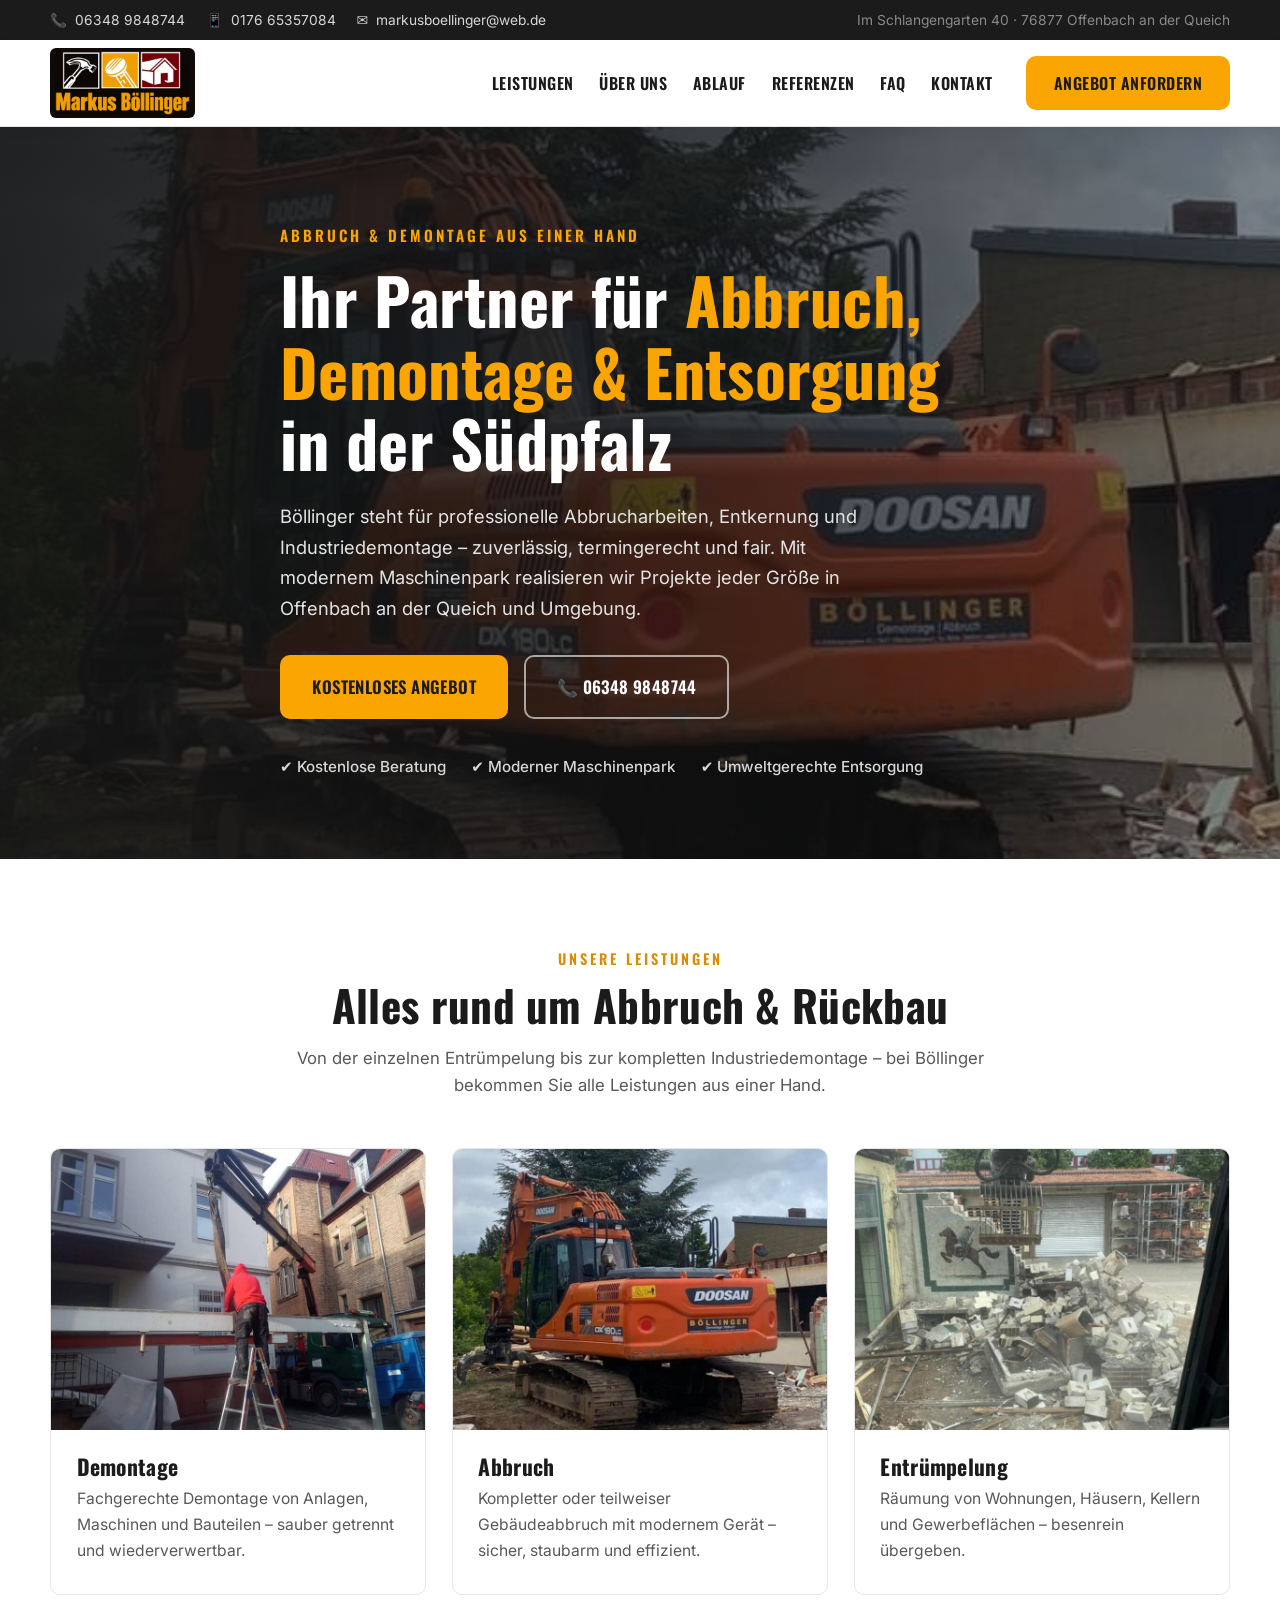
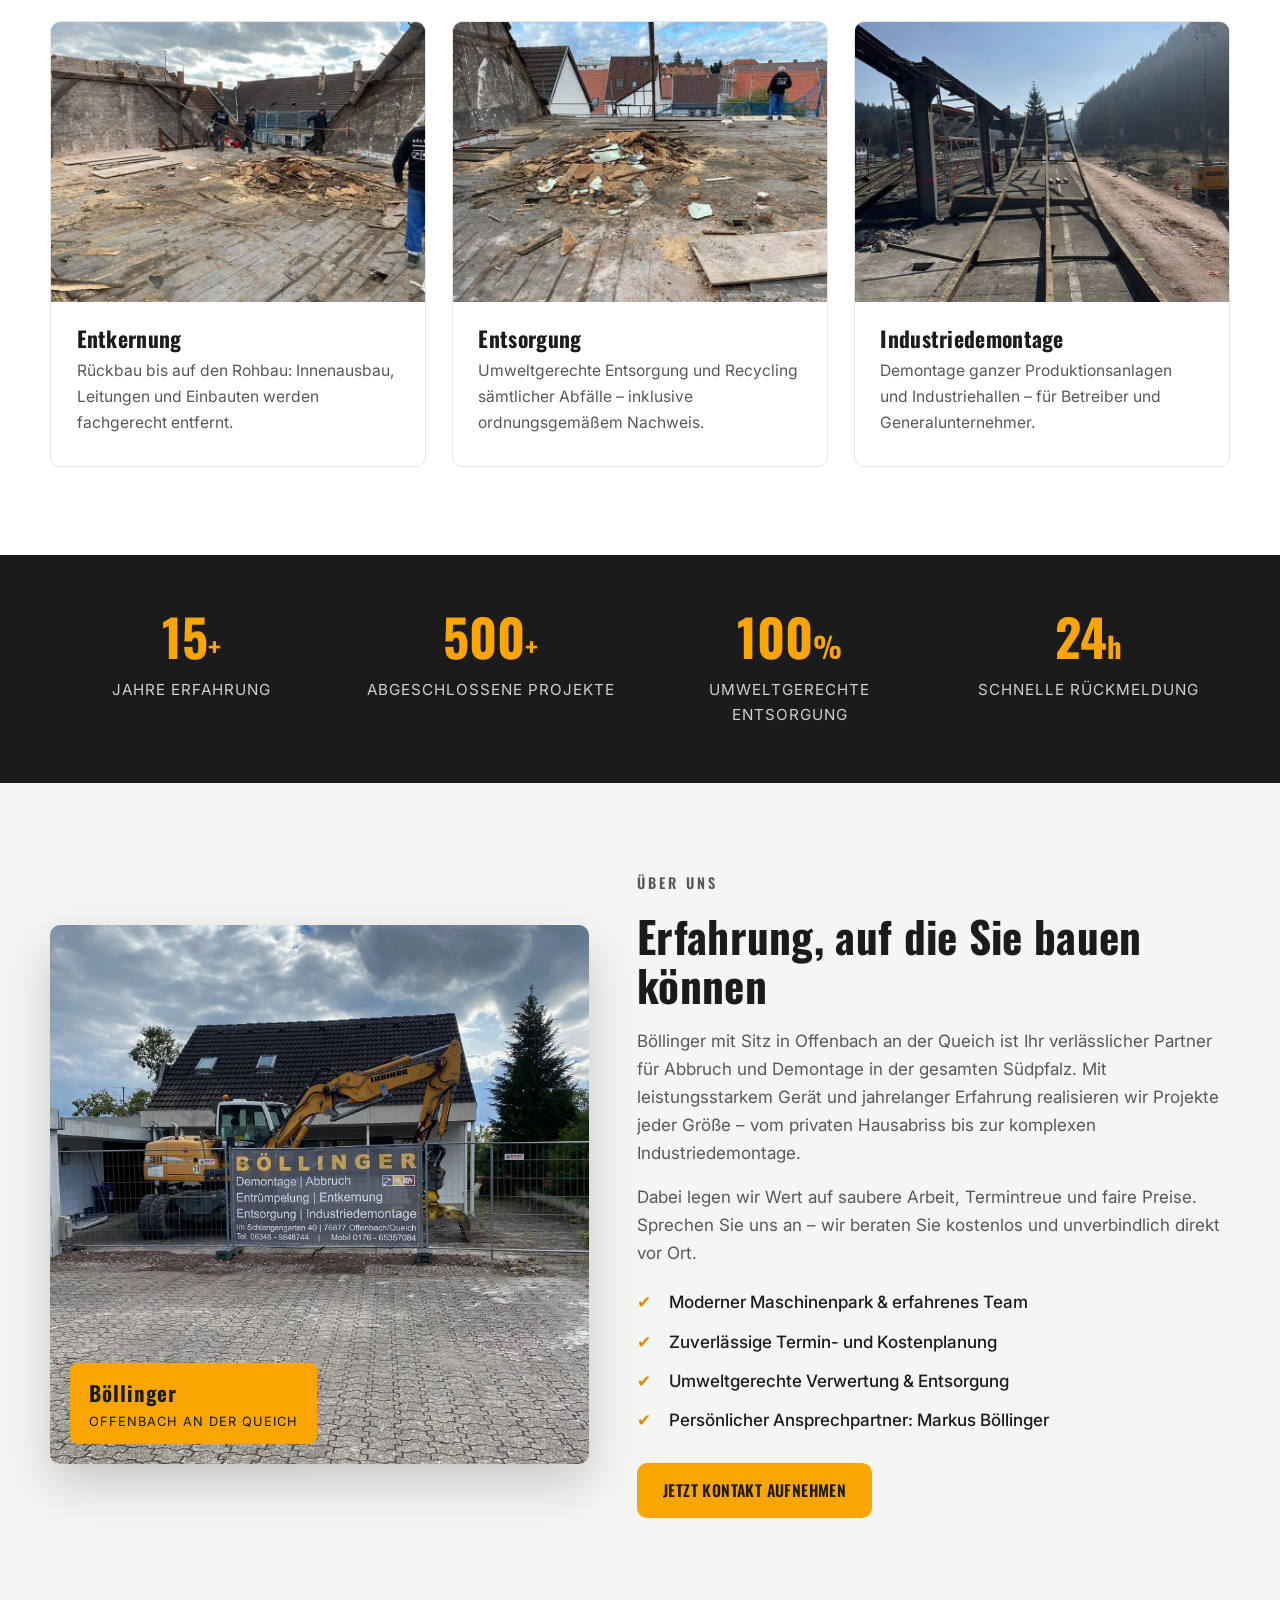
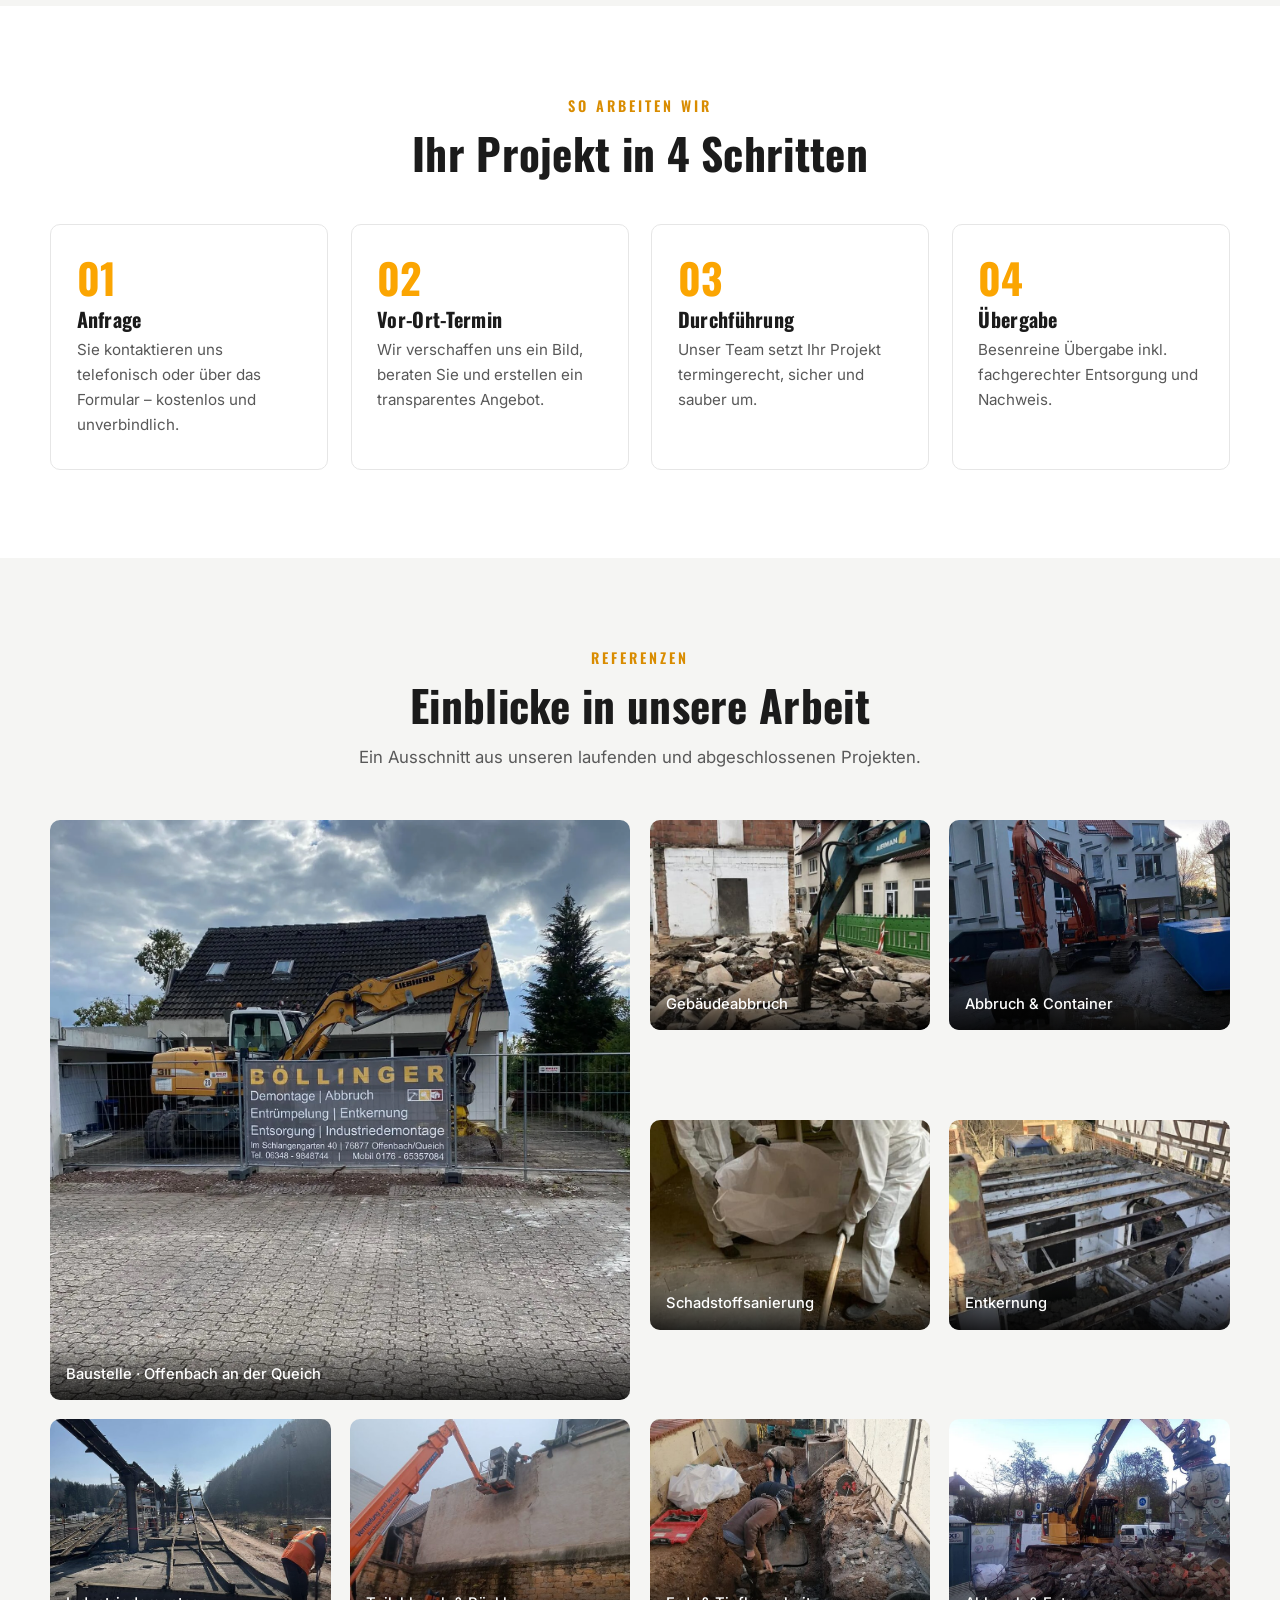
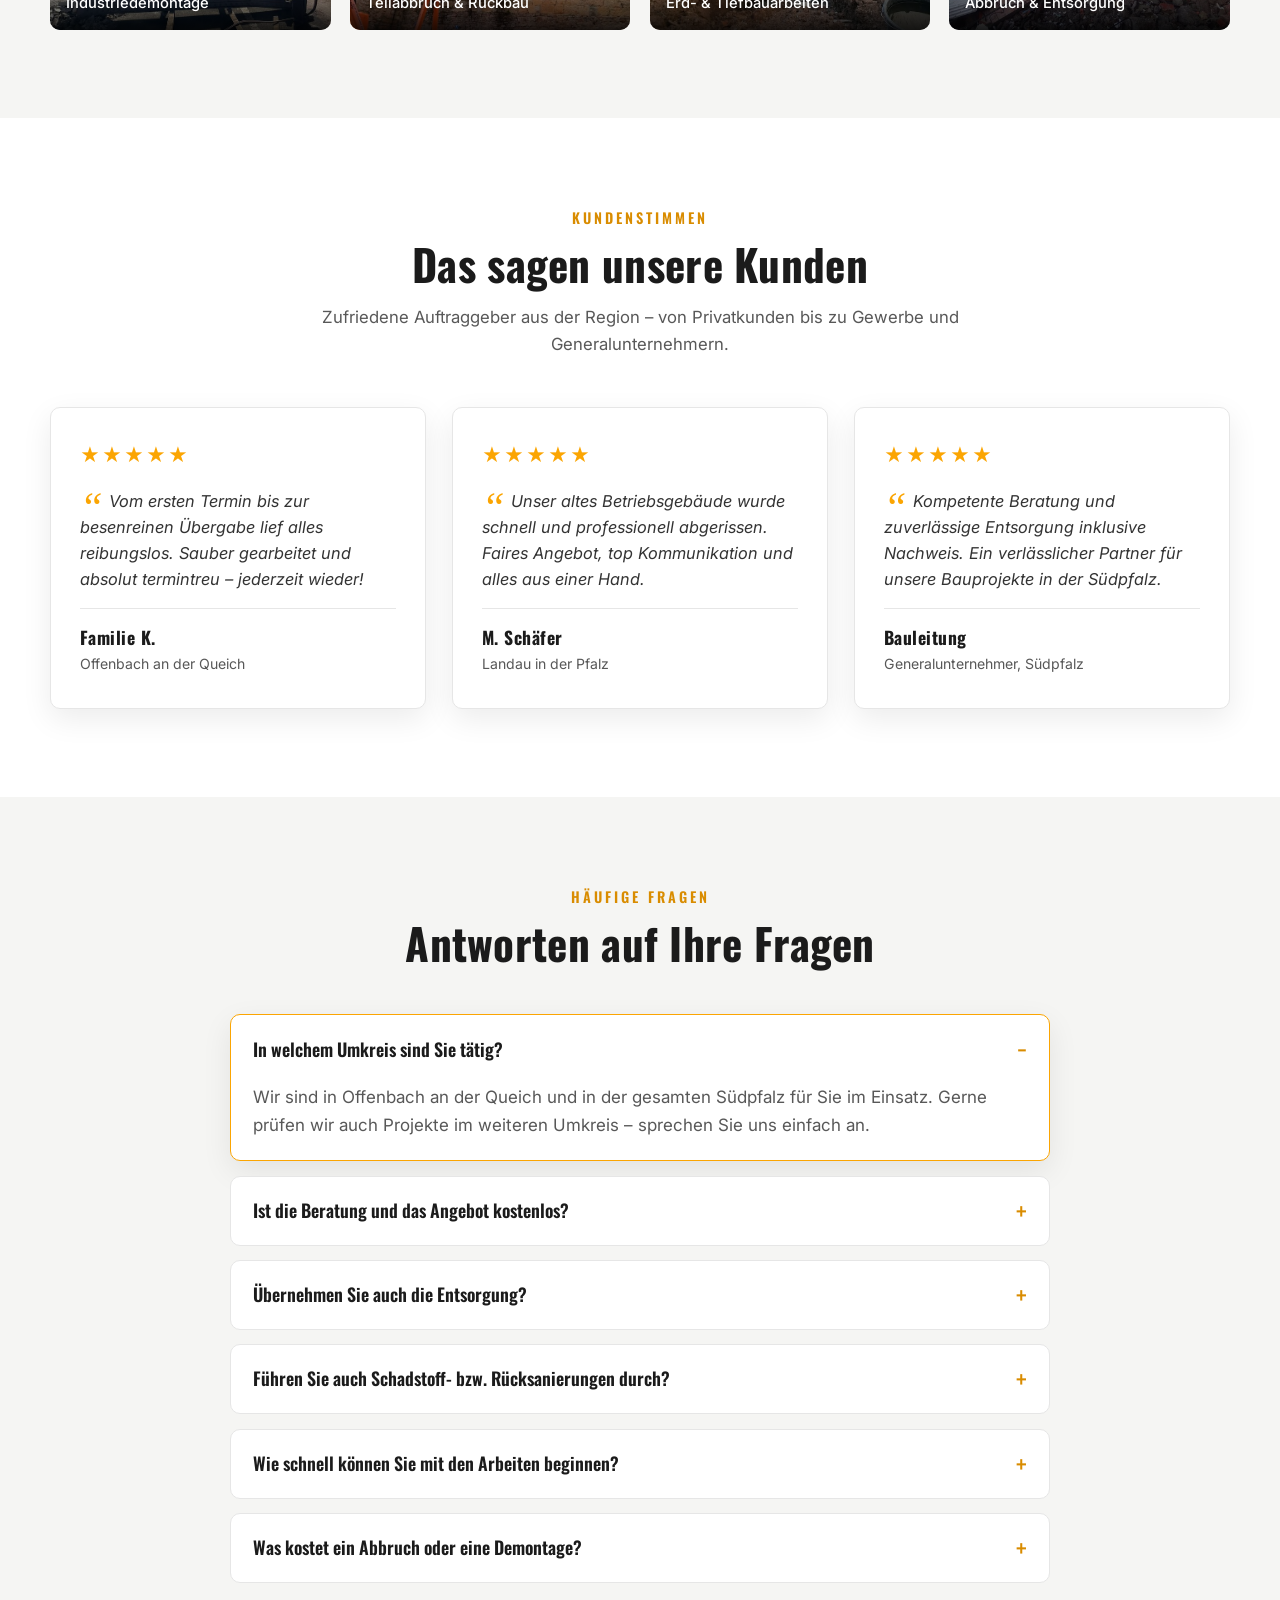
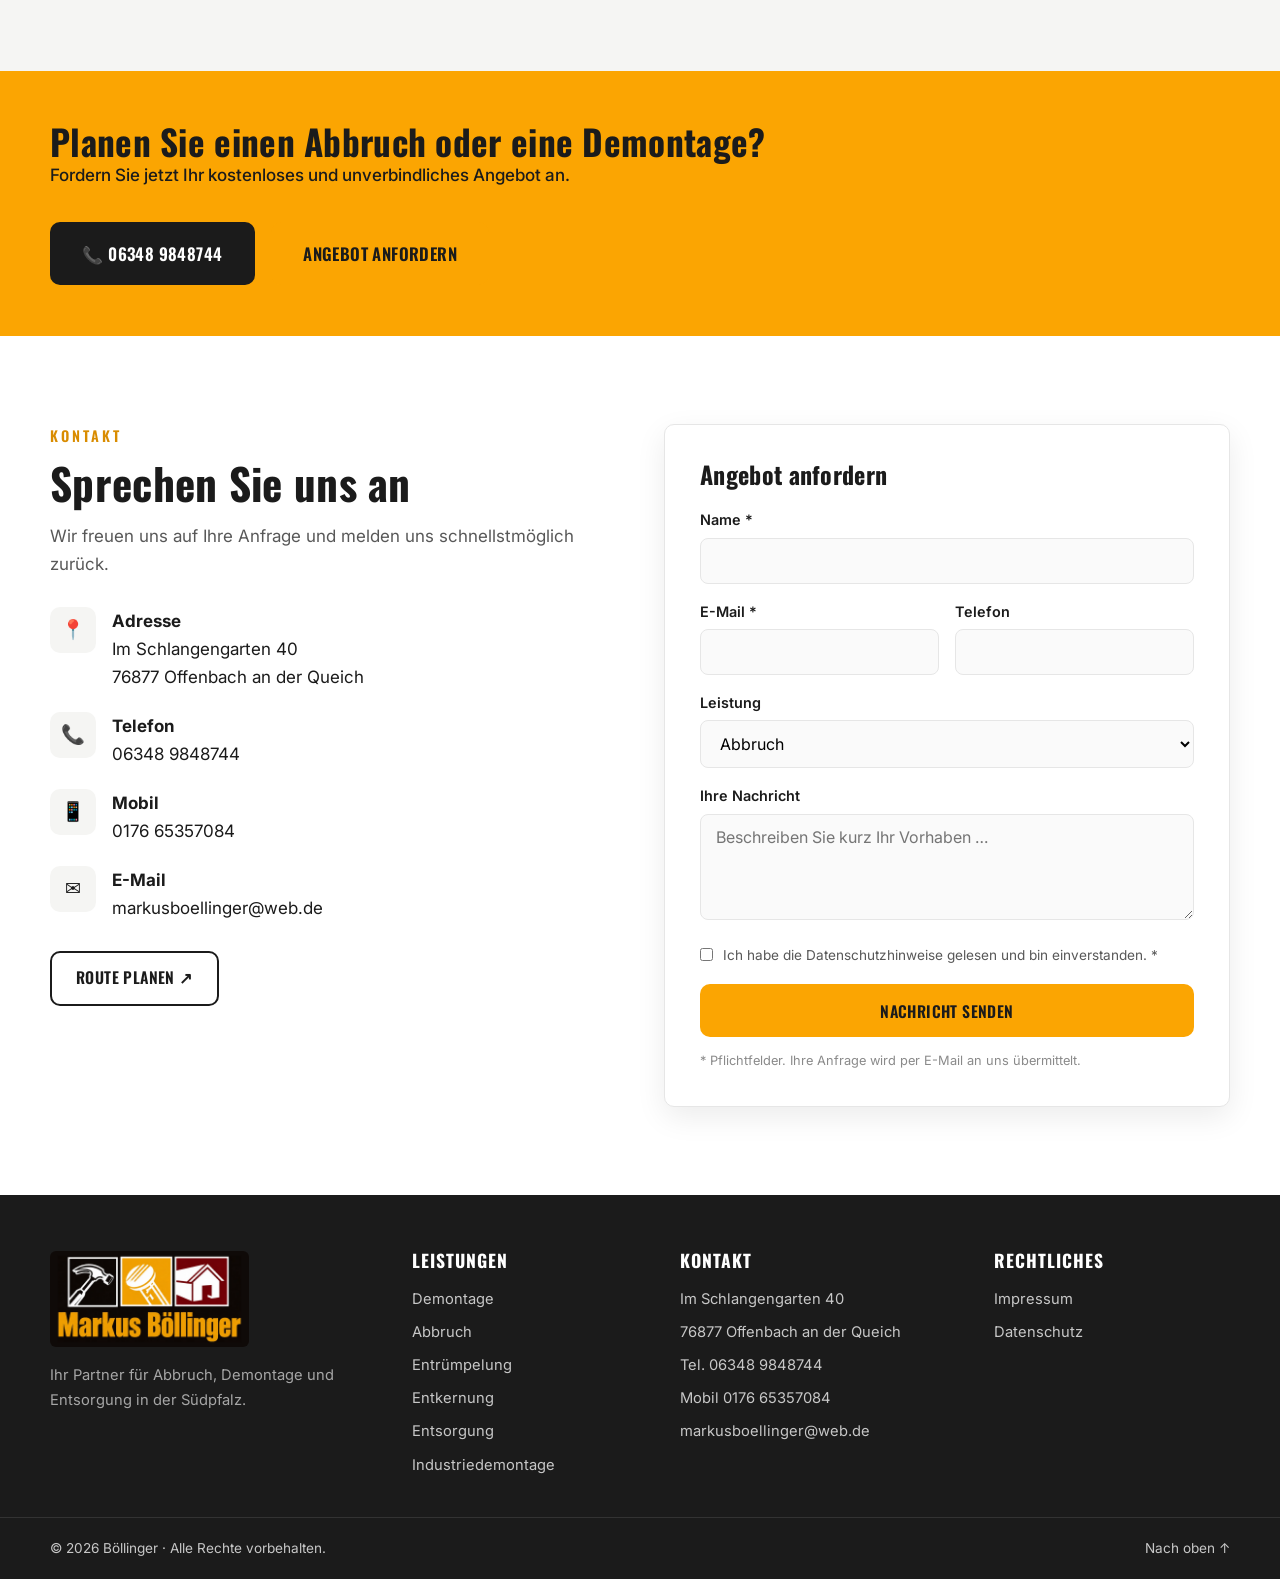
==== commit 914fcef8: "Aktualisiertes Logo (Emblem oben, Name unten) eingebunden Neues gestapeltes Logo mit gut lesbarem Sc" ====
--- a/index.html
+++ b/index.html
@@ -39,7 +39,7 @@
   <header class="header" id="top">
     <div class="container header__inner">
       <a href="#top" class="brand" aria-label="Markus Böllinger – Startseite">
-        <img class="logo-img" src="assets/images/logo.png" width="760" height="263" alt="Markus Böllinger – Demontage, Abbruch, Entsorgung" />
+        <img class="logo-img" src="assets/images/logo.png" width="820" height="396" alt="Markus Böllinger – Demontage, Abbruch, Entsorgung" />
       </a>
 
       <nav class="nav" id="nav">
@@ -399,7 +399,7 @@
     <div class="container footer__grid">
       <div class="footer__col">
         <div class="brand--footer">
-          <img class="logo-img logo-img--footer" src="assets/images/logo.png" width="760" height="263" alt="Markus Böllinger" />
+          <img class="logo-img logo-img--footer" src="assets/images/logo.png" width="820" height="396" alt="Markus Böllinger" />
         </div>
         <p>Ihr Partner für Abbruch, Demontage und Entsorgung in der Südpfalz.</p>
       </div>
--- a/assets/css/style.css
+++ b/assets/css/style.css
@@ -26,7 +26,7 @@
 
 * { box-sizing: border-box; margin: 0; padding: 0; }
 
-html { scroll-behavior: smooth; scroll-padding-top: 90px; }
+html { scroll-behavior: smooth; scroll-padding-top: 96px; }
 
 body {
   font-family: var(--ff-body);
@@ -77,10 +77,10 @@
   position: sticky; top: 0; z-index: 50; background: var(--white);
   border-bottom: 1px solid var(--line); box-shadow: 0 2px 12px rgba(0,0,0,.05);
 }
-.header__inner { display: flex; align-items: center; justify-content: space-between; min-height: 76px; gap: 1rem; }
+.header__inner { display: flex; align-items: center; justify-content: space-between; min-height: 86px; gap: 1rem; }
 .brand { display: flex; align-items: center; }
-.logo-img { height: 56px; width: auto; display: block; border-radius: 6px; }
-.logo-img--footer { height: 72px; }
+.logo-img { height: 70px; width: auto; display: block; border-radius: 6px; }
+.logo-img--footer { height: 96px; }
 
 .nav { display: flex; align-items: center; gap: 1.6rem; }
 .nav > a { font-family: var(--ff-head); font-weight: 600; font-size: 1rem; letter-spacing: .5px; text-transform: uppercase; color: var(--ink); position: relative; padding: .3rem 0; }
@@ -265,10 +265,10 @@
   .hide-sm { display: none !important; }
   .nav-toggle { display: flex; }
   .nav {
-    position: fixed; inset: 76px 0 auto 0; background: var(--white);
+    position: fixed; inset: 86px 0 auto 0; background: var(--white);
     flex-direction: column; align-items: stretch; gap: 0; padding: 1rem 20px 1.5rem;
     border-bottom: 1px solid var(--line); box-shadow: var(--shadow);
-    transform: translateY(-120%); transition: transform .3s ease; max-height: calc(100vh - 76px); overflow-y: auto;
+    transform: translateY(-120%); transition: transform .3s ease; max-height: calc(100vh - 86px); overflow-y: auto;
   }
   .nav.is-open { transform: translateY(0); }
   .nav > a { padding: .9rem 0; border-bottom: 1px solid var(--line); }
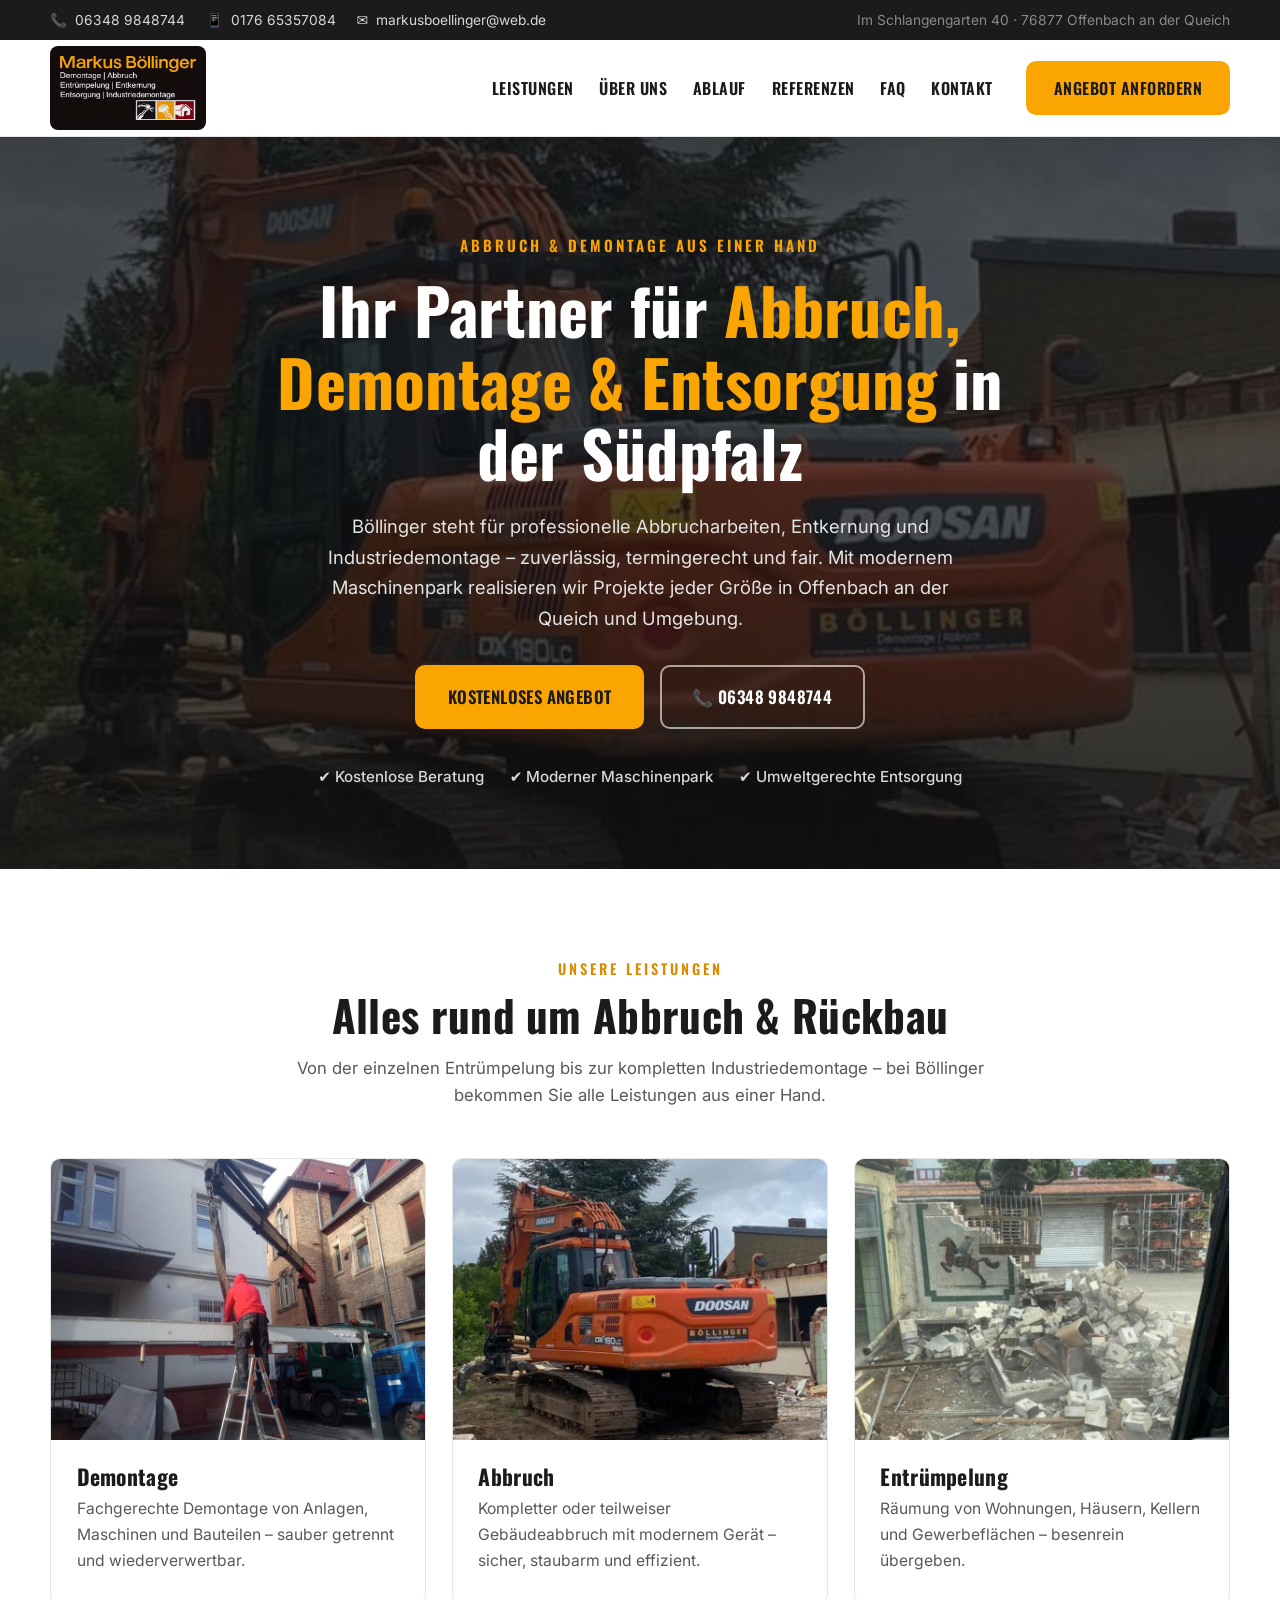
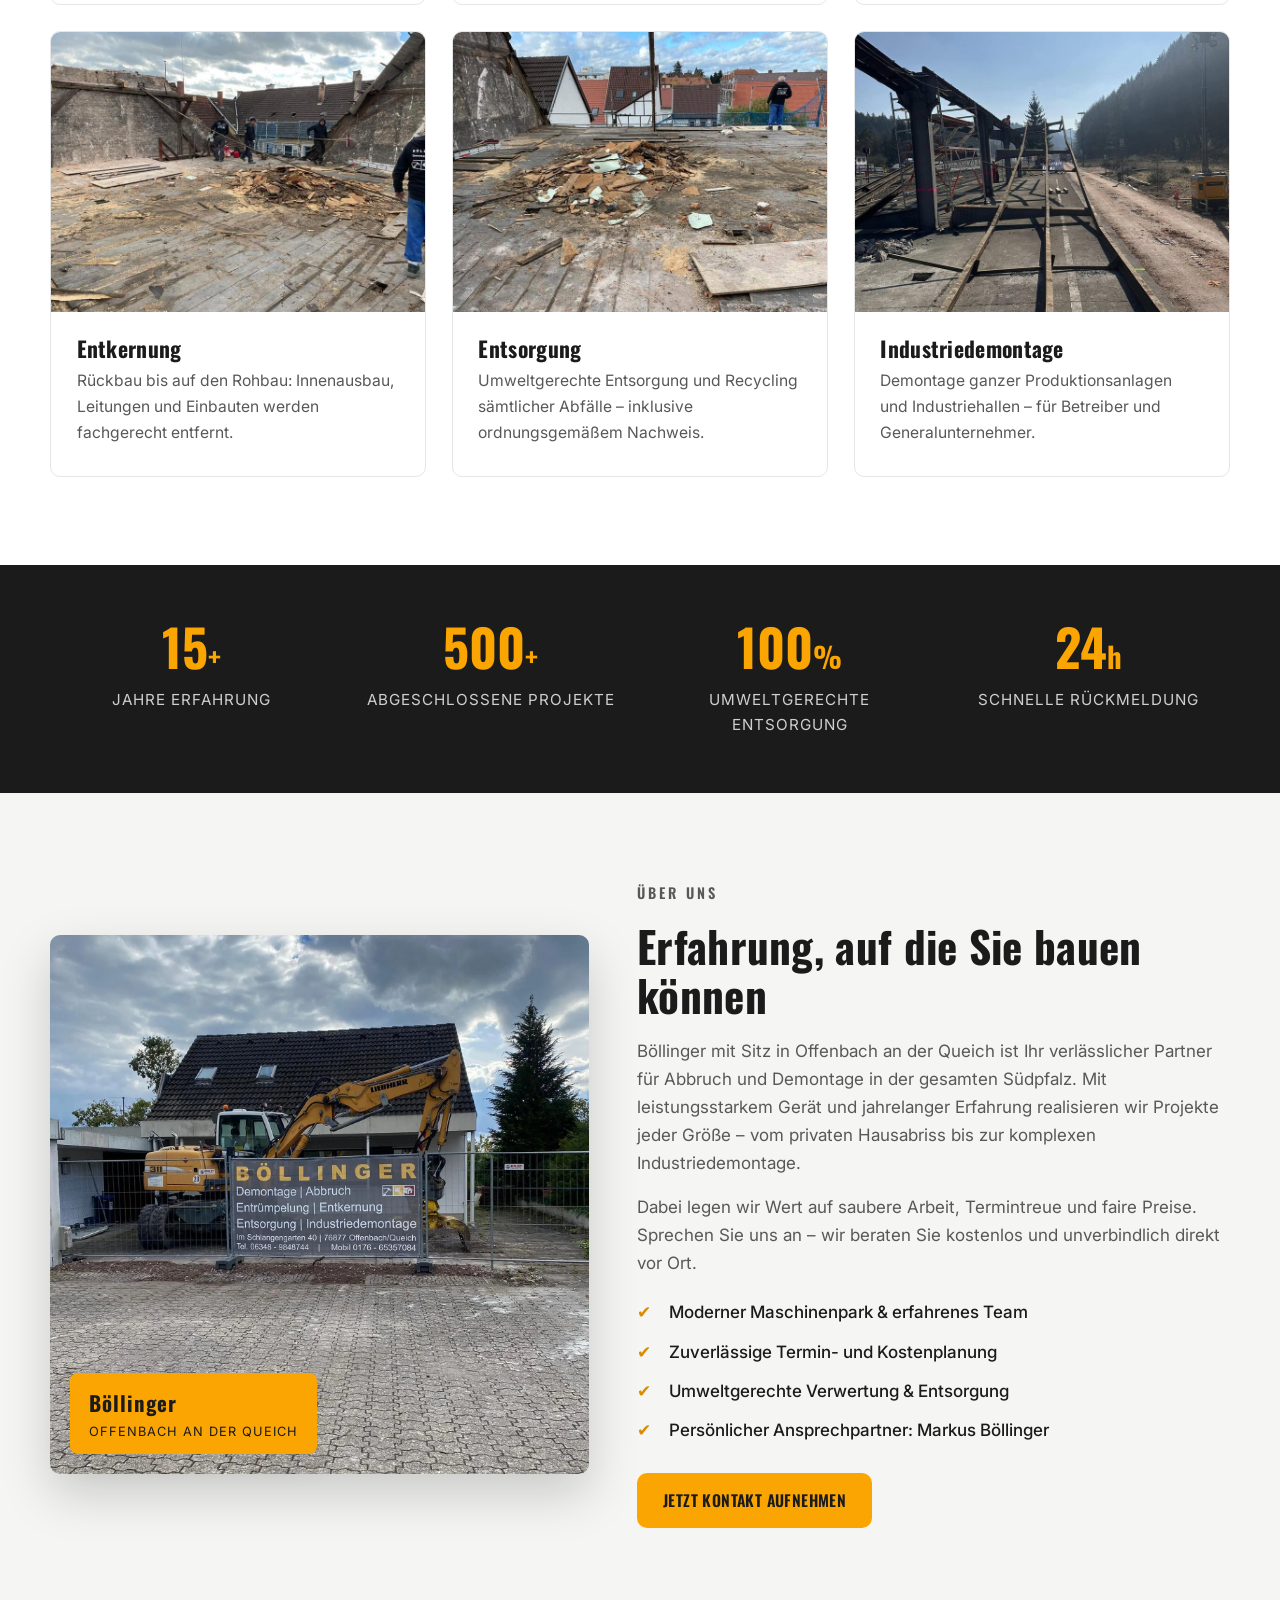
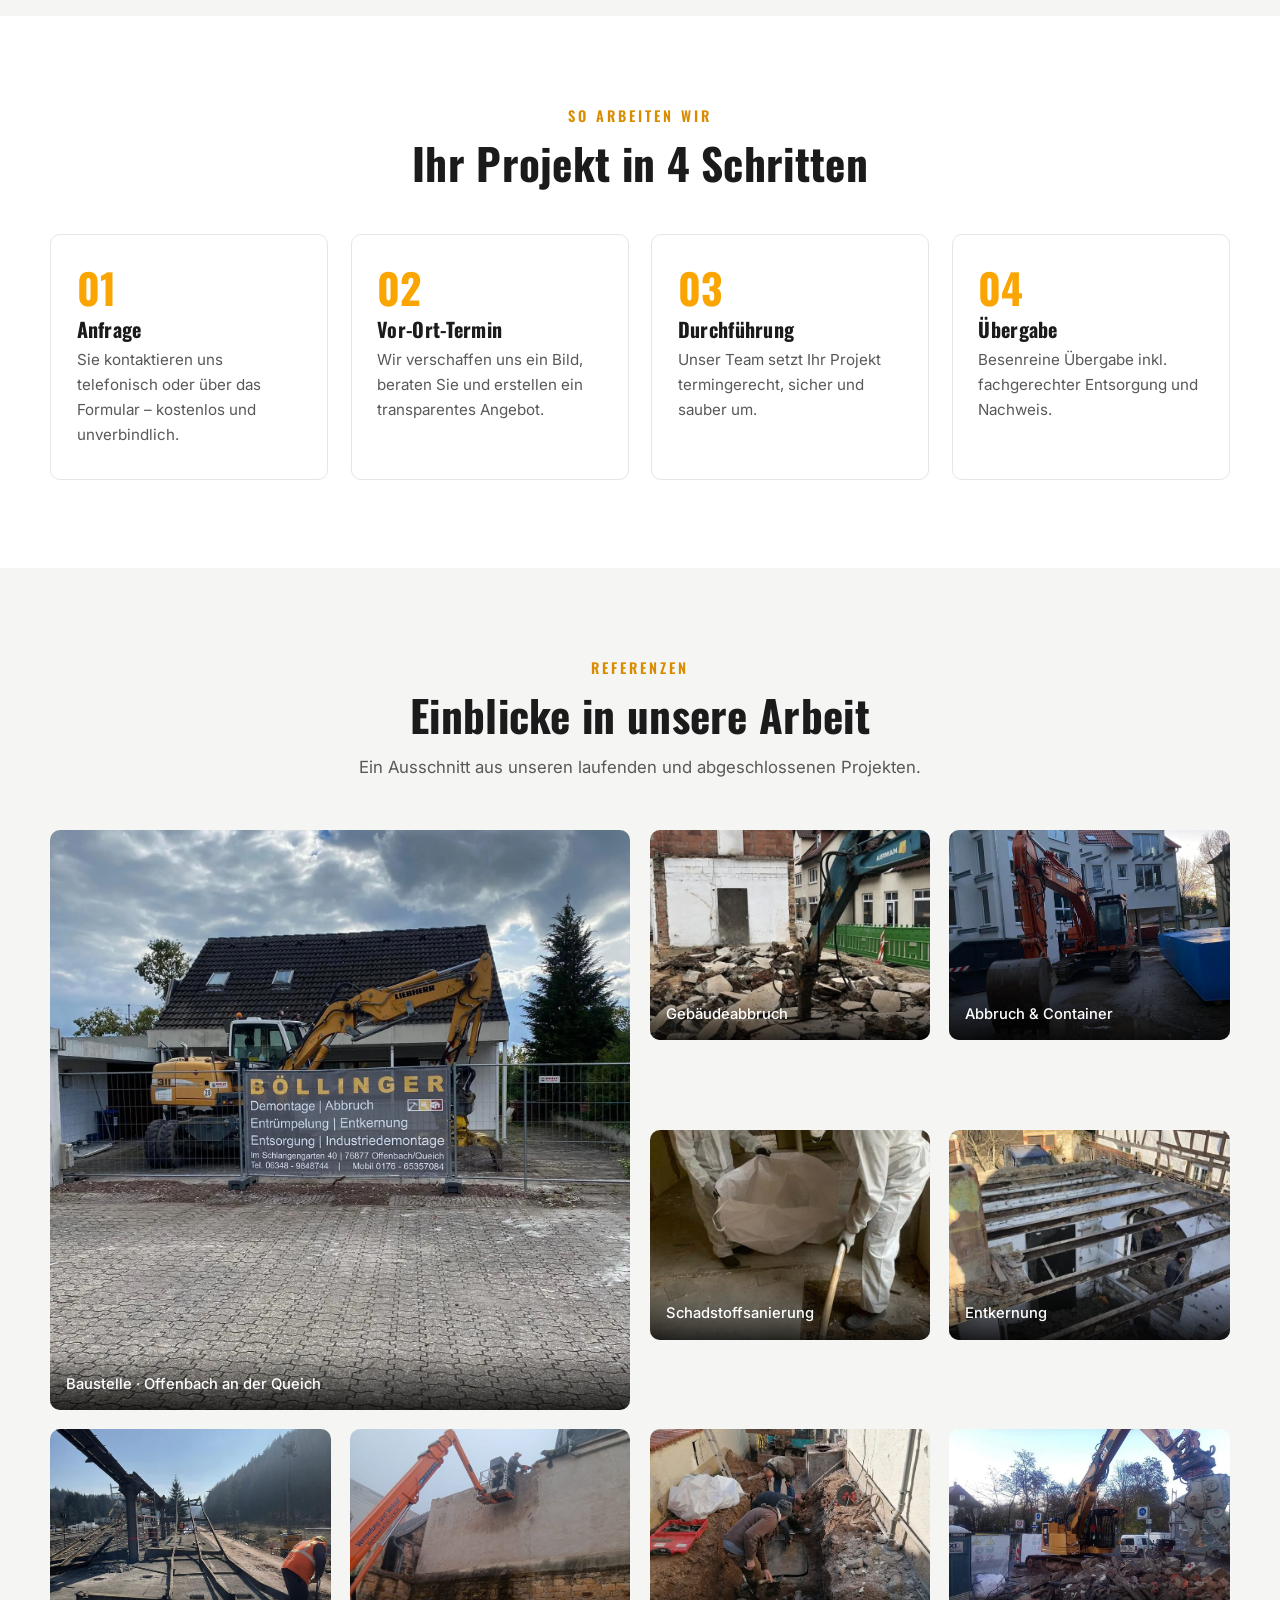
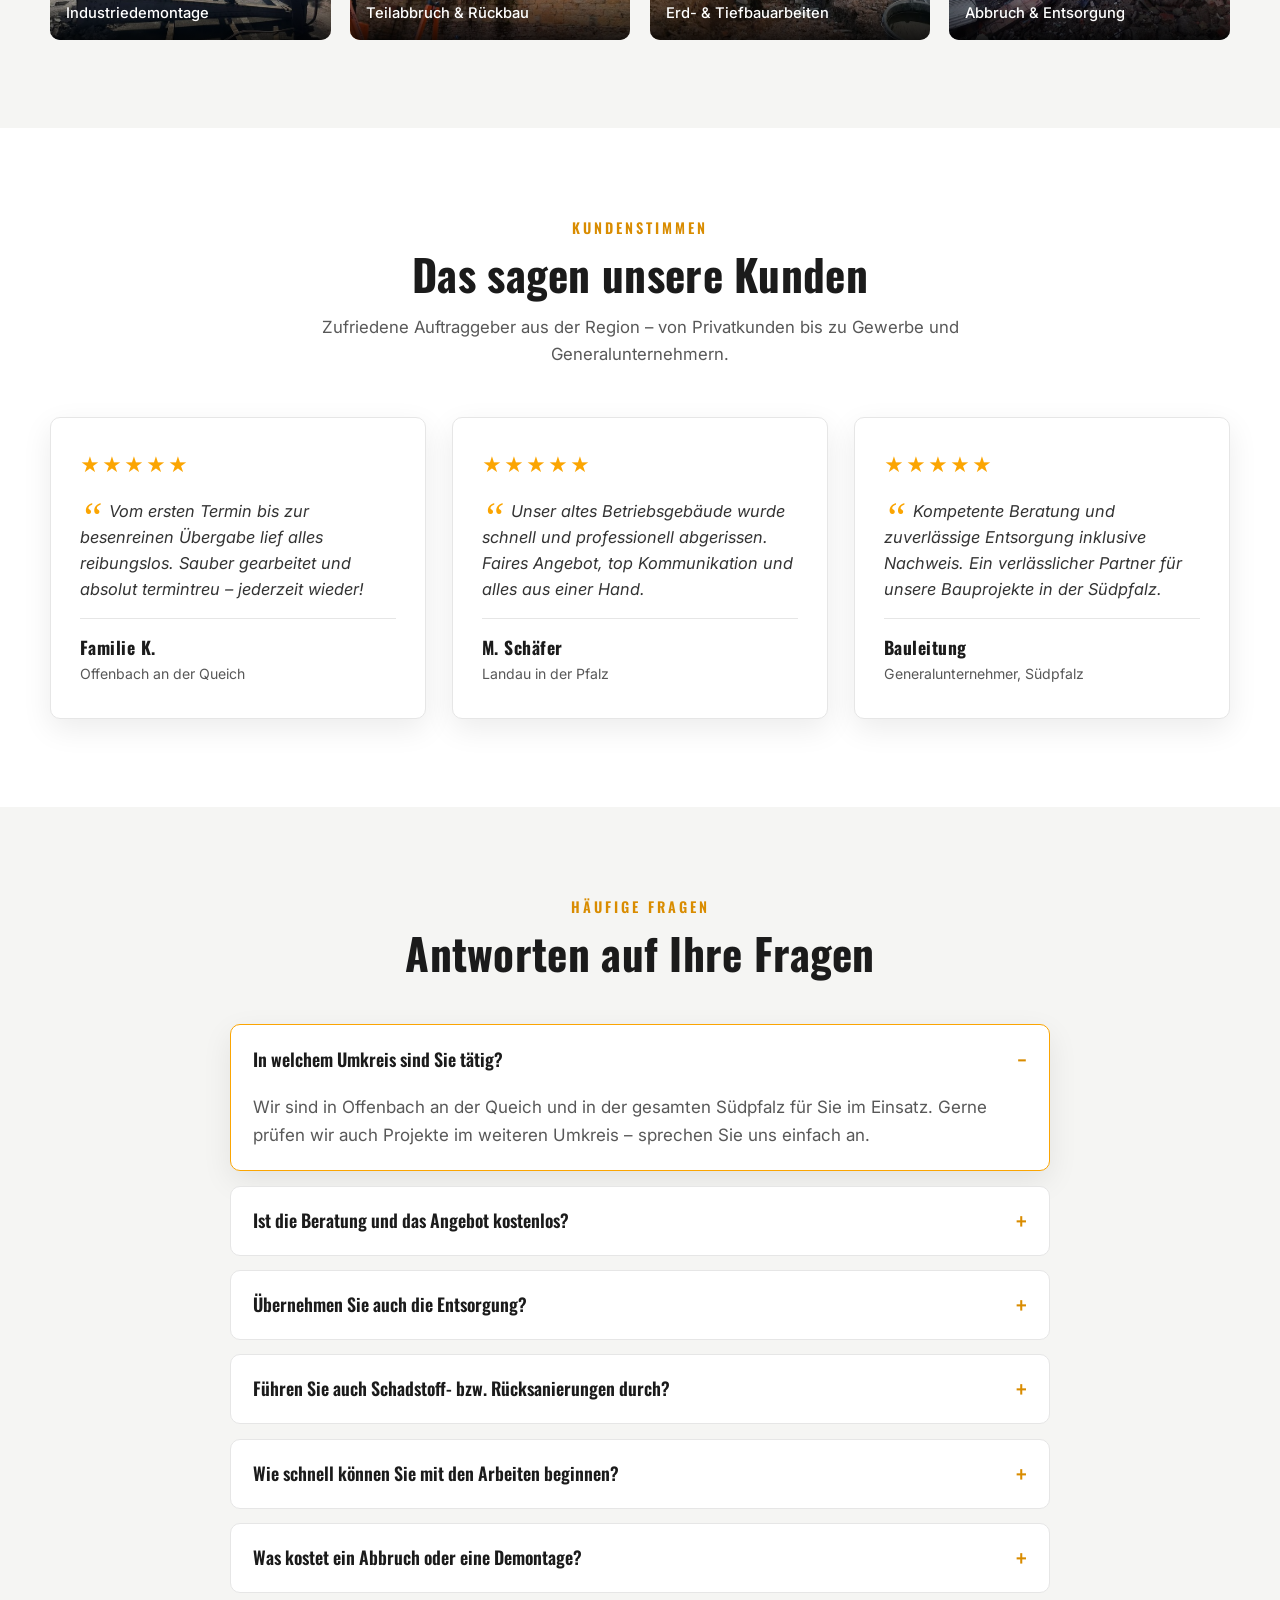
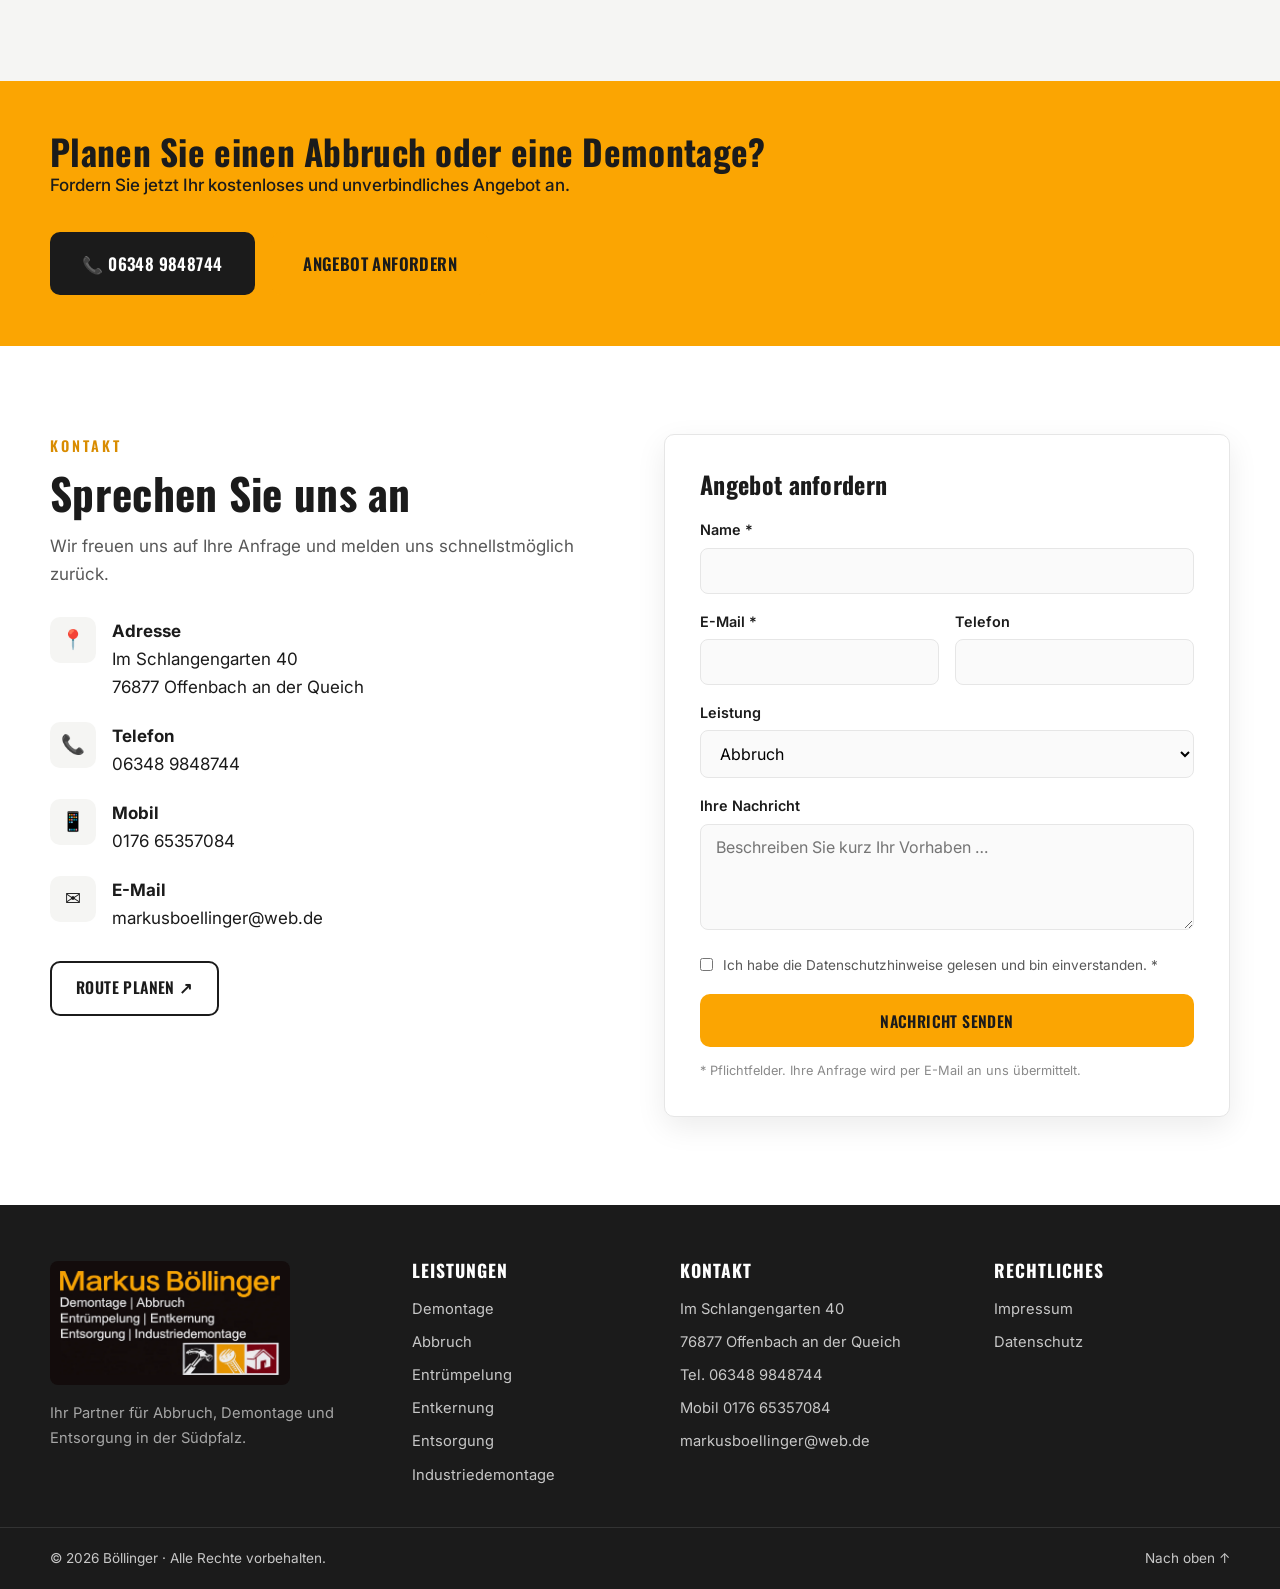
==== commit b7821714: "Vollständiges Logo mit Leistungen + 10px Rahmen/Radius; Hero zentriert - Neues Logo (Name + Leistung" ====
--- a/index.html
+++ b/index.html
@@ -39,7 +39,7 @@
   <header class="header" id="top">
     <div class="container header__inner">
       <a href="#top" class="brand" aria-label="Markus Böllinger – Startseite">
-        <img class="logo-img" src="assets/images/logo.png" width="820" height="396" alt="Markus Böllinger – Demontage, Abbruch, Entsorgung" />
+        <img class="logo-img" src="assets/images/logo.png" width="900" height="425" alt="Markus Böllinger – Demontage, Abbruch, Entsorgung" />
       </a>
 
       <nav class="nav" id="nav">
@@ -399,7 +399,7 @@
     <div class="container footer__grid">
       <div class="footer__col">
         <div class="brand--footer">
-          <img class="logo-img logo-img--footer" src="assets/images/logo.png" width="820" height="396" alt="Markus Böllinger" />
+          <img class="logo-img logo-img--footer" src="assets/images/logo.png" width="900" height="425" alt="Markus Böllinger" />
         </div>
         <p>Ihr Partner für Abbruch, Demontage und Entsorgung in der Südpfalz.</p>
       </div>
--- a/assets/css/style.css
+++ b/assets/css/style.css
@@ -26,7 +26,7 @@
 
 * { box-sizing: border-box; margin: 0; padding: 0; }
 
-html { scroll-behavior: smooth; scroll-padding-top: 96px; }
+html { scroll-behavior: smooth; scroll-padding-top: 104px; }
 
 body {
   font-family: var(--ff-body);
@@ -77,10 +77,10 @@
   position: sticky; top: 0; z-index: 50; background: var(--white);
   border-bottom: 1px solid var(--line); box-shadow: 0 2px 12px rgba(0,0,0,.05);
 }
-.header__inner { display: flex; align-items: center; justify-content: space-between; min-height: 86px; gap: 1rem; }
+.header__inner { display: flex; align-items: center; justify-content: space-between; min-height: 96px; gap: 1rem; }
 .brand { display: flex; align-items: center; }
-.logo-img { height: 70px; width: auto; display: block; border-radius: 6px; }
-.logo-img--footer { height: 96px; }
+.logo-img { height: 64px; width: auto; display: block; background: #130c0c; padding: 10px; border-radius: 8px; box-sizing: content-box; }
+.logo-img--footer { height: 104px; }
 
 .nav { display: flex; align-items: center; gap: 1.6rem; }
 .nav > a { font-family: var(--ff-head); font-weight: 600; font-size: 1rem; letter-spacing: .5px; text-transform: uppercase; color: var(--ink); position: relative; padding: .3rem 0; }
@@ -94,15 +94,15 @@
 /* ---------- Hero ---------- */
 .hero { position: relative; color: var(--white); overflow: hidden; }
 .hero__bg { position: absolute; inset: 0; background-size: cover; background-position: center; transform: scale(1.05); }
-.hero__overlay { position: absolute; inset: 0; background: linear-gradient(100deg, rgba(20,20,20,.92) 0%, rgba(20,20,20,.78) 45%, rgba(20,20,20,.45) 100%); }
-.hero__content { position: relative; padding: 6rem 20px 5rem; max-width: 760px; }
+.hero__overlay { position: absolute; inset: 0; background: linear-gradient(180deg, rgba(18,18,18,.74) 0%, rgba(18,18,18,.68) 45%, rgba(18,18,18,.84) 100%); }
+.hero__content { position: relative; padding: 6rem 20px 5rem; max-width: 840px; margin-inline: auto; text-align: center; }
 .hero__eyebrow { font-family: var(--ff-head); text-transform: uppercase; letter-spacing: 3px; color: var(--gold); font-weight: 600; margin-bottom: 1rem; font-size: .95rem; }
 .hero__title { font-size: clamp(2.3rem, 5.5vw, 4rem); margin-bottom: 1.4rem; }
-.hero__lead { font-size: 1.15rem; color: #e4e4e4; max-width: 620px; margin-bottom: 2rem; }
-.hero__actions { display: flex; gap: 1rem; flex-wrap: wrap; margin-bottom: 2.2rem; }
+.hero__lead { font-size: 1.15rem; color: #e4e4e4; max-width: 640px; margin: 0 auto 2rem; }
+.hero__actions { display: flex; gap: 1rem; flex-wrap: wrap; justify-content: center; margin-bottom: 2.2rem; }
 .hero__actions .btn--ghost { color: var(--white); border-color: rgba(255,255,255,.6); }
 .hero__actions .btn--ghost:hover { background: var(--white); color: var(--ink); }
-.hero__badges { list-style: none; display: flex; gap: 1.6rem; flex-wrap: wrap; font-size: .95rem; color: #d7d7d7; }
+.hero__badges { list-style: none; display: flex; gap: 1.6rem; flex-wrap: wrap; justify-content: center; font-size: .95rem; color: #d7d7d7; }
 .hero__badges li { font-weight: 500; }
 
 /* ---------- Sections ---------- */
@@ -265,10 +265,10 @@
   .hide-sm { display: none !important; }
   .nav-toggle { display: flex; }
   .nav {
-    position: fixed; inset: 86px 0 auto 0; background: var(--white);
+    position: fixed; inset: 96px 0 auto 0; background: var(--white);
     flex-direction: column; align-items: stretch; gap: 0; padding: 1rem 20px 1.5rem;
     border-bottom: 1px solid var(--line); box-shadow: var(--shadow);
-    transform: translateY(-120%); transition: transform .3s ease; max-height: calc(100vh - 86px); overflow-y: auto;
+    transform: translateY(-120%); transition: transform .3s ease; max-height: calc(100vh - 96px); overflow-y: auto;
   }
   .nav.is-open { transform: translateY(0); }
   .nav > a { padding: .9rem 0; border-bottom: 1px solid var(--line); }
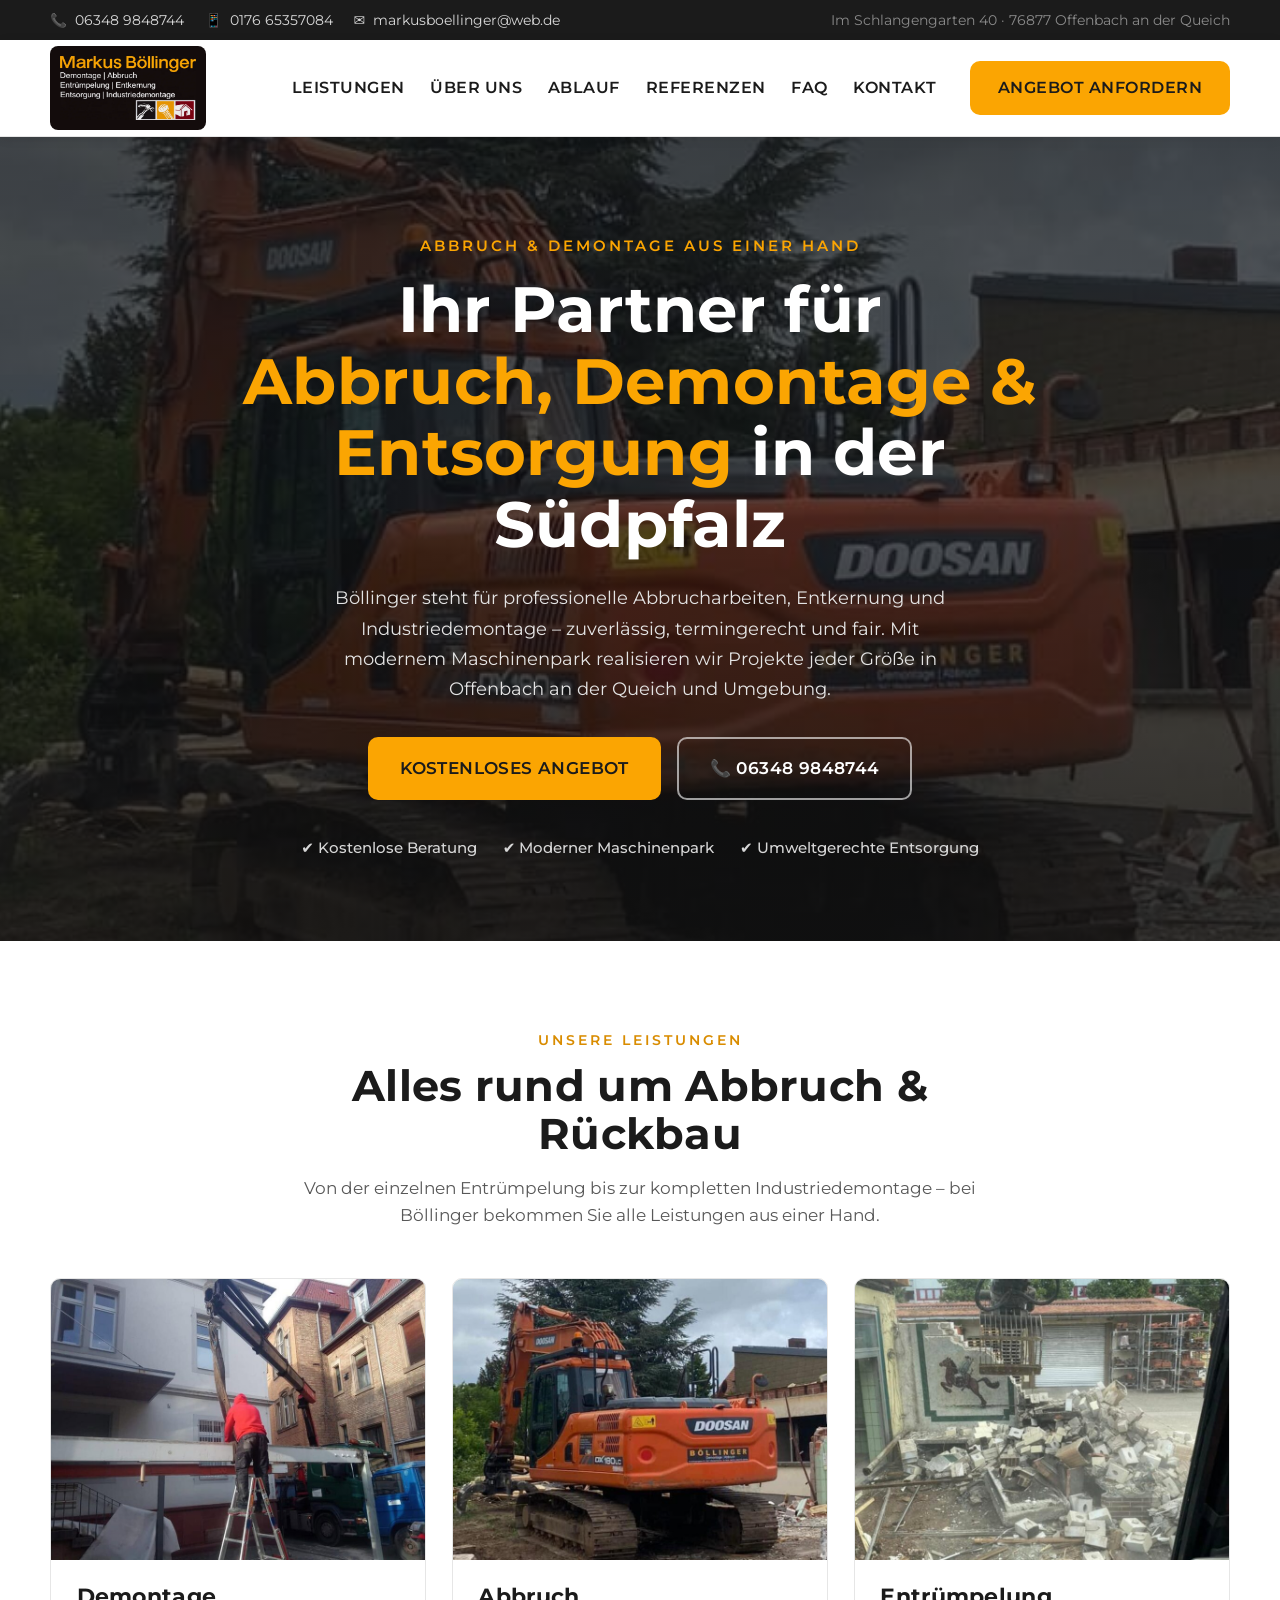
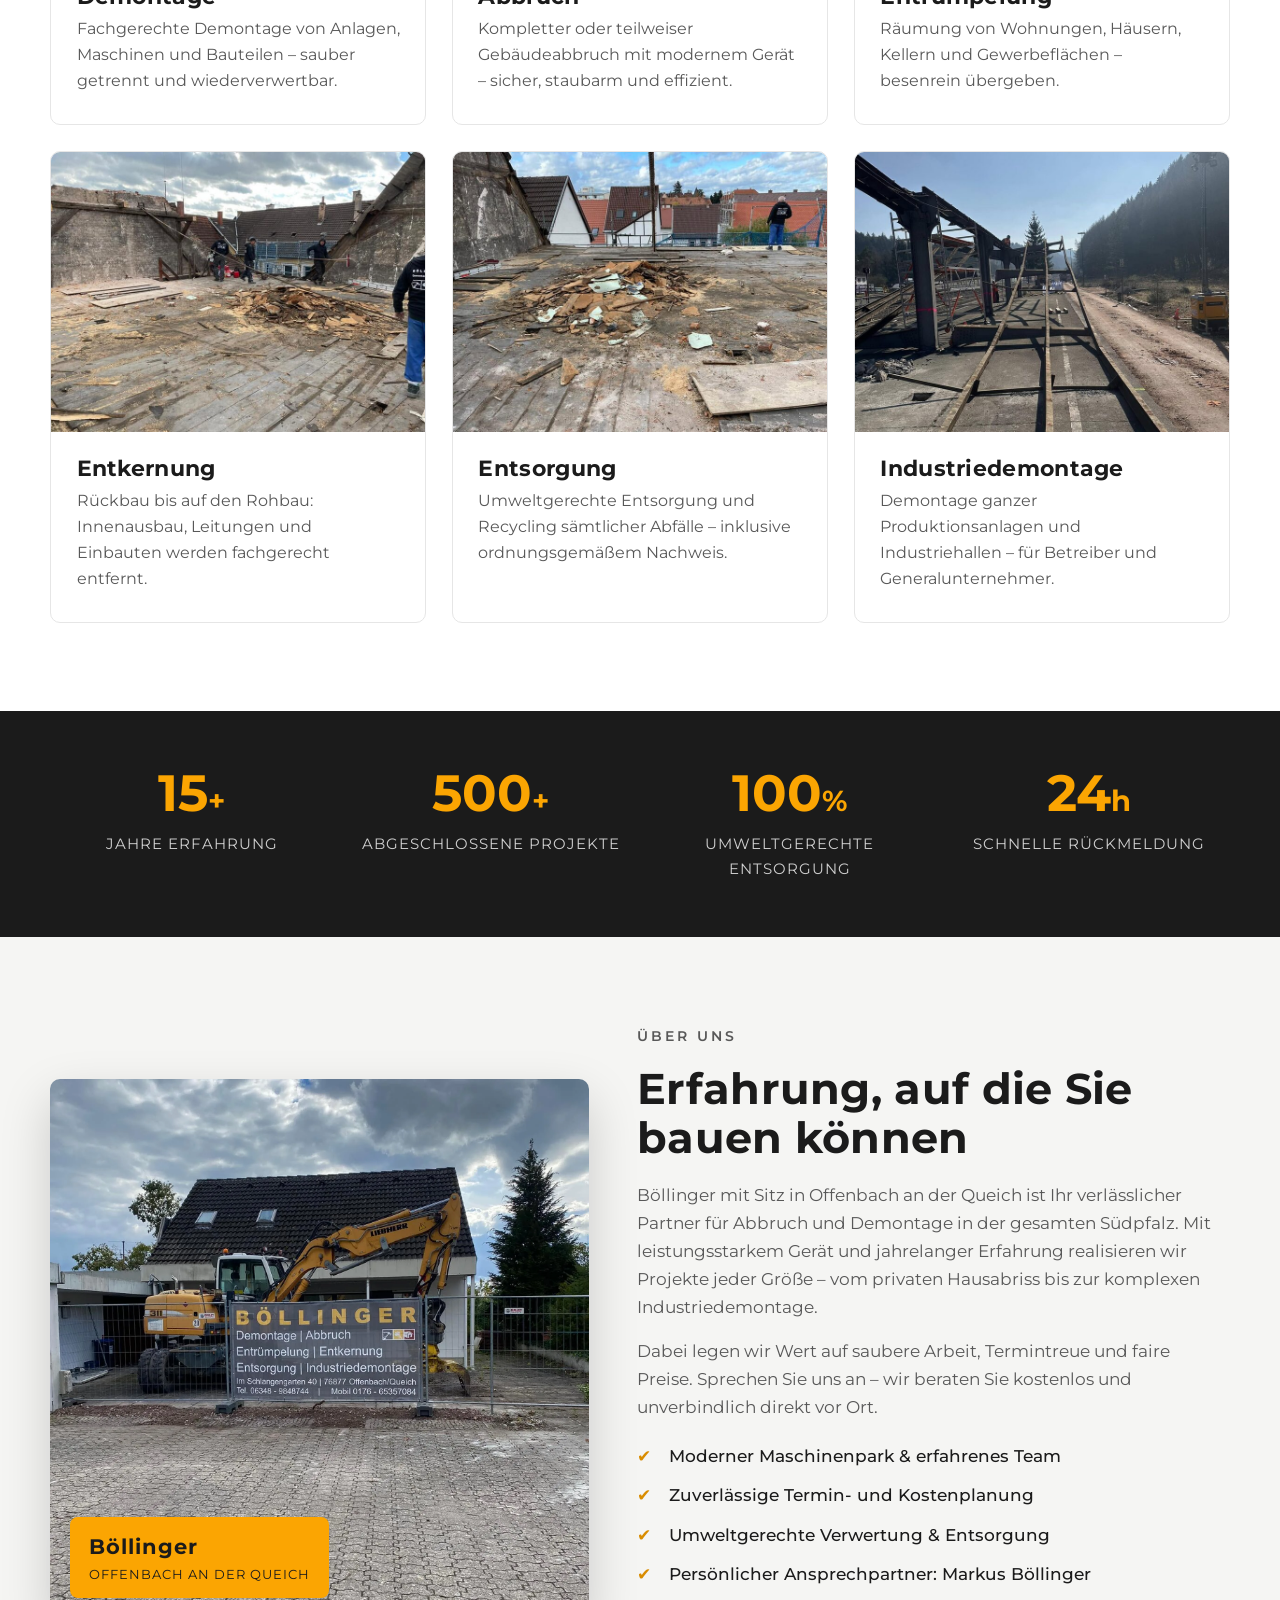
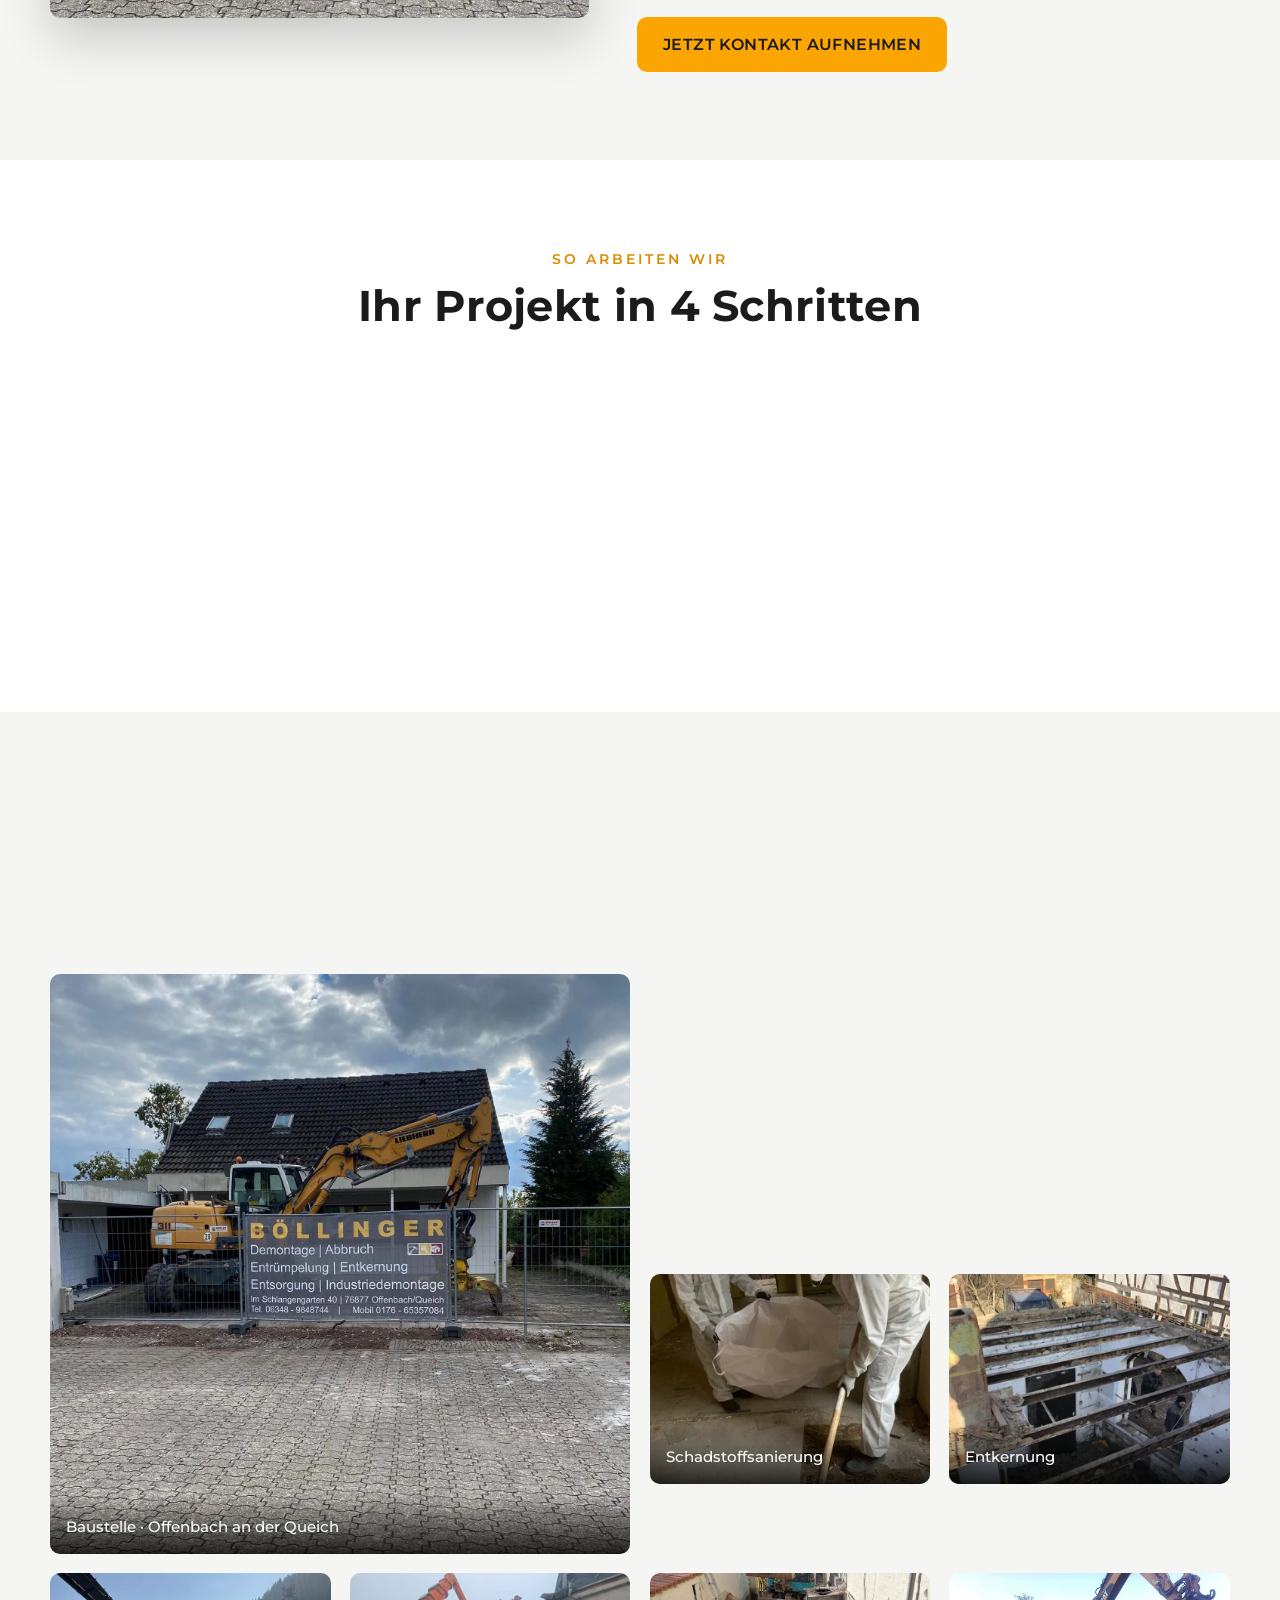
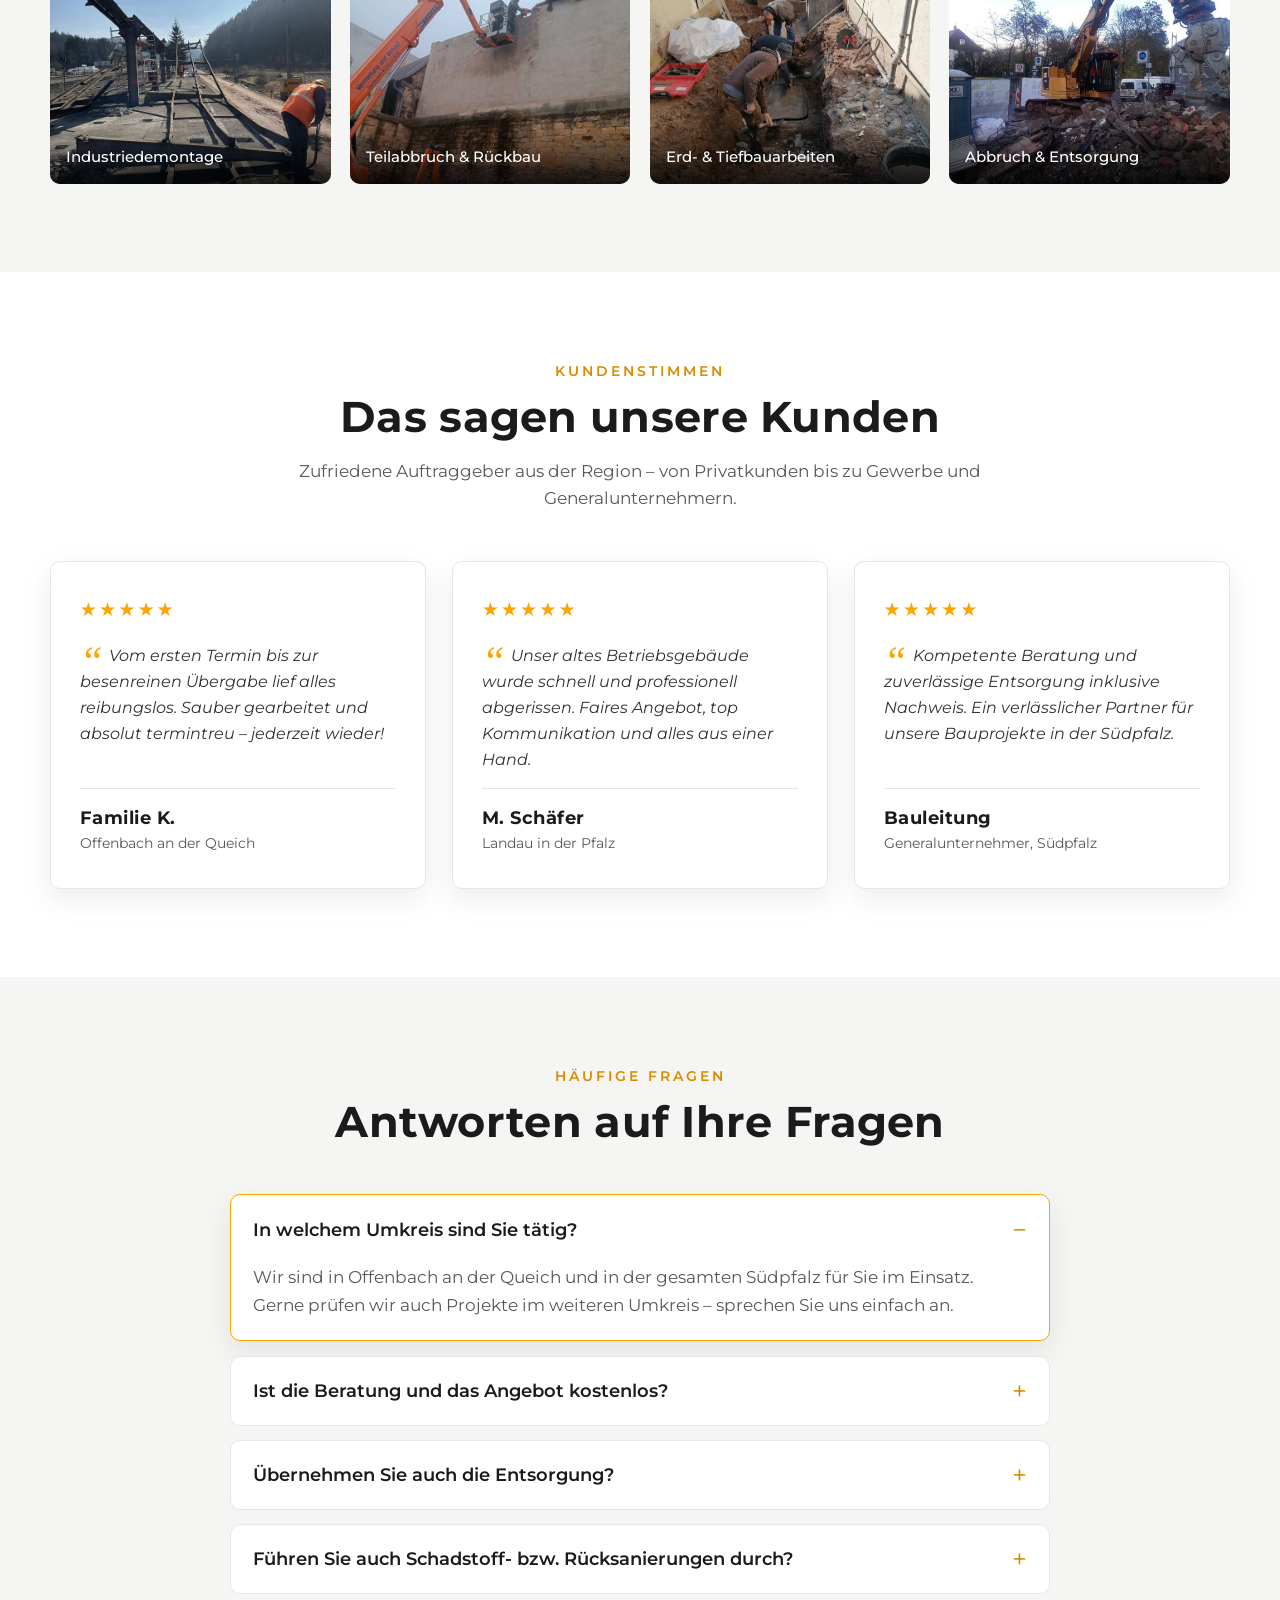
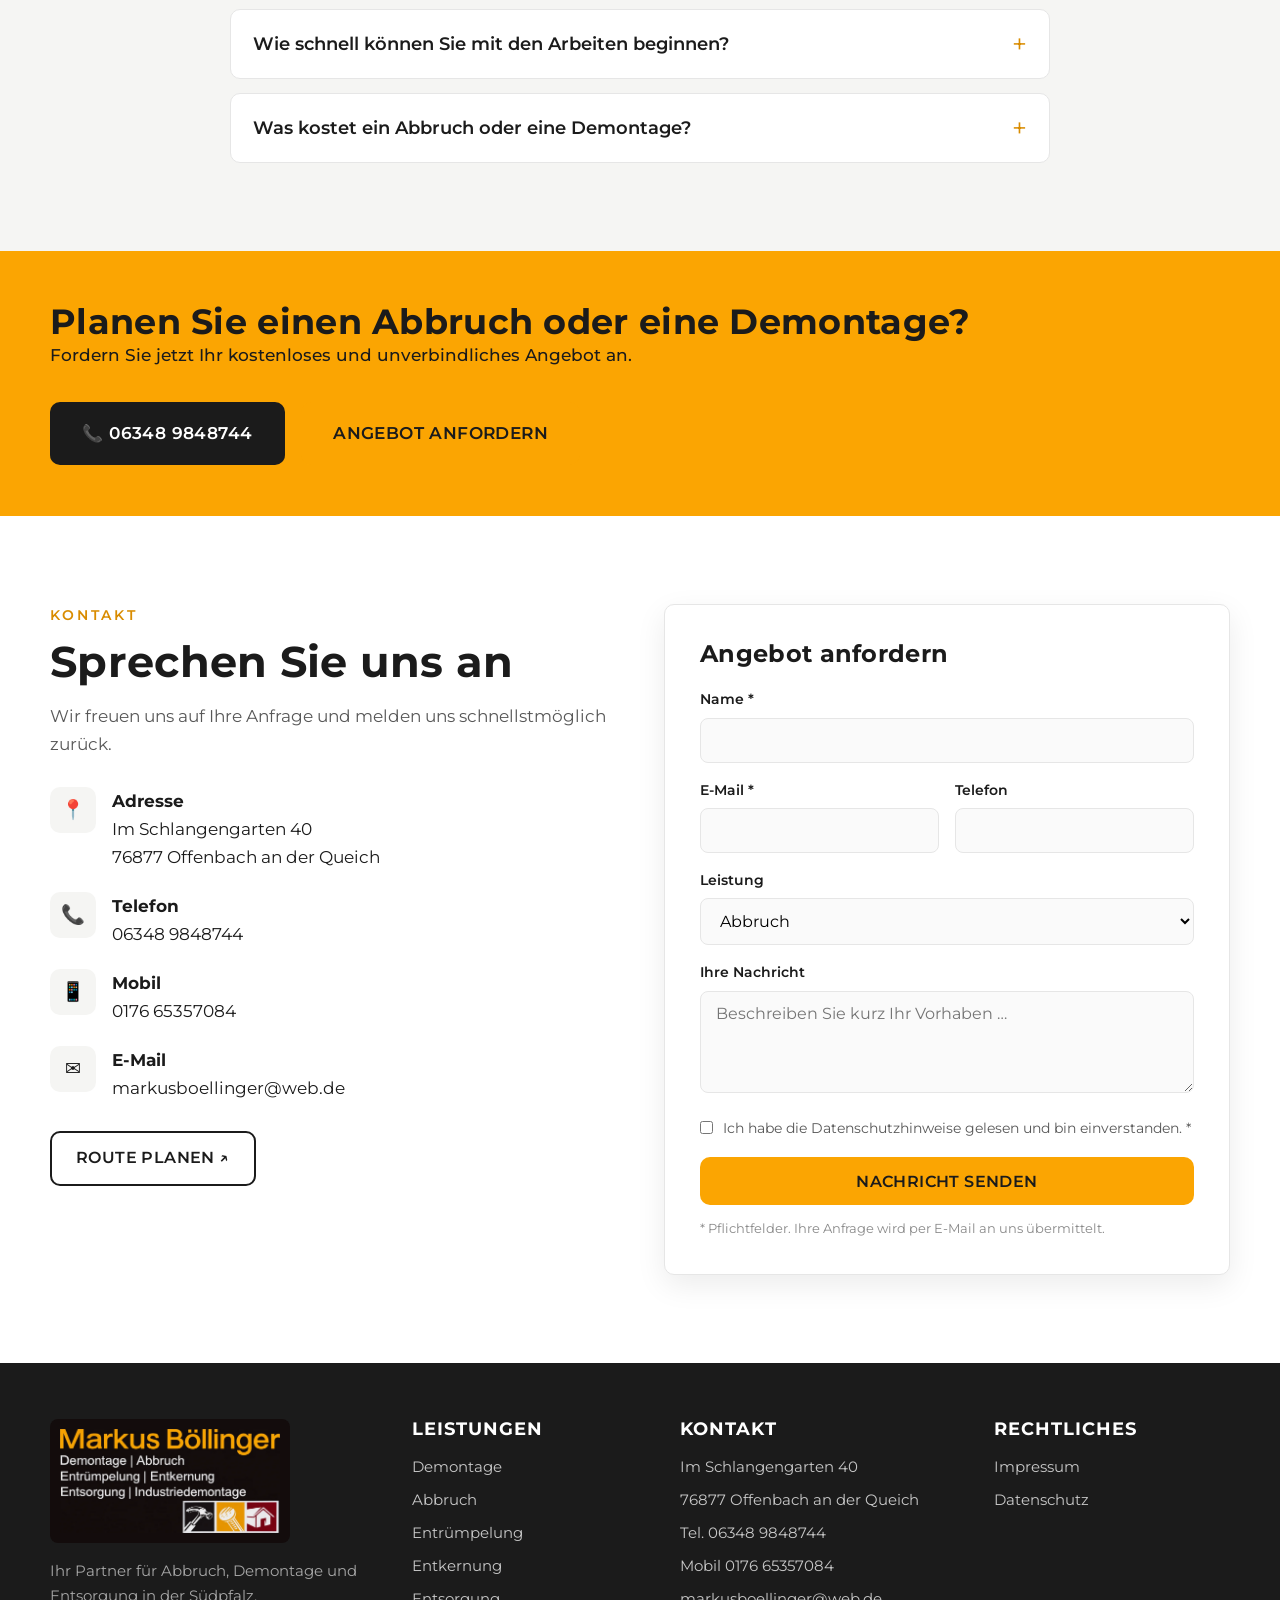
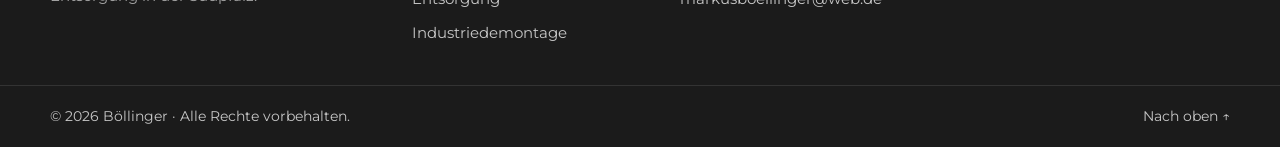
==== commit dd874faa: "Schriftart auf Montserrat umgestellt Überschriften und Fließtext nutzen nun Montserrat (Google Fonts" ====
--- a/index.html
+++ b/index.html
@@ -16,7 +16,7 @@
 
   <link rel="preconnect" href="https://fonts.googleapis.com" />
   <link rel="preconnect" href="https://fonts.gstatic.com" crossorigin />
-  <link href="https://fonts.googleapis.com/css2?family=Arimo:wght@400;500;600;700&family=Oswald:wght@500;600;700&family=Inter:wght@400;500;600;700&display=swap" rel="stylesheet" />
+  <link href="https://fonts.googleapis.com/css2?family=Montserrat:wght@400;500;600;700;800&display=swap" rel="stylesheet" />
   <link rel="stylesheet" href="assets/css/style.css" />
 </head>
 <body>
--- a/assets/css/style.css
+++ b/assets/css/style.css
@@ -19,9 +19,9 @@
   --shadow: 0 10px 30px rgba(0, 0, 0, .08);
   --shadow-lg: 0 20px 50px rgba(0, 0, 0, .18);
   --container: 1180px;
-  --ff-head: "Oswald", "Arial Narrow", sans-serif;
-  --ff-body: "Inter", system-ui, -apple-system, Segoe UI, Roboto, sans-serif;
-  --ff-logo: "Arimo", Arial, Helvetica, sans-serif;
+  --ff-head: "Montserrat", system-ui, -apple-system, Segoe UI, Roboto, sans-serif;
+  --ff-body: "Montserrat", system-ui, -apple-system, Segoe UI, Roboto, sans-serif;
+  --ff-logo: "Montserrat", Arial, Helvetica, sans-serif;
 }
 
 * { box-sizing: border-box; margin: 0; padding: 0; }
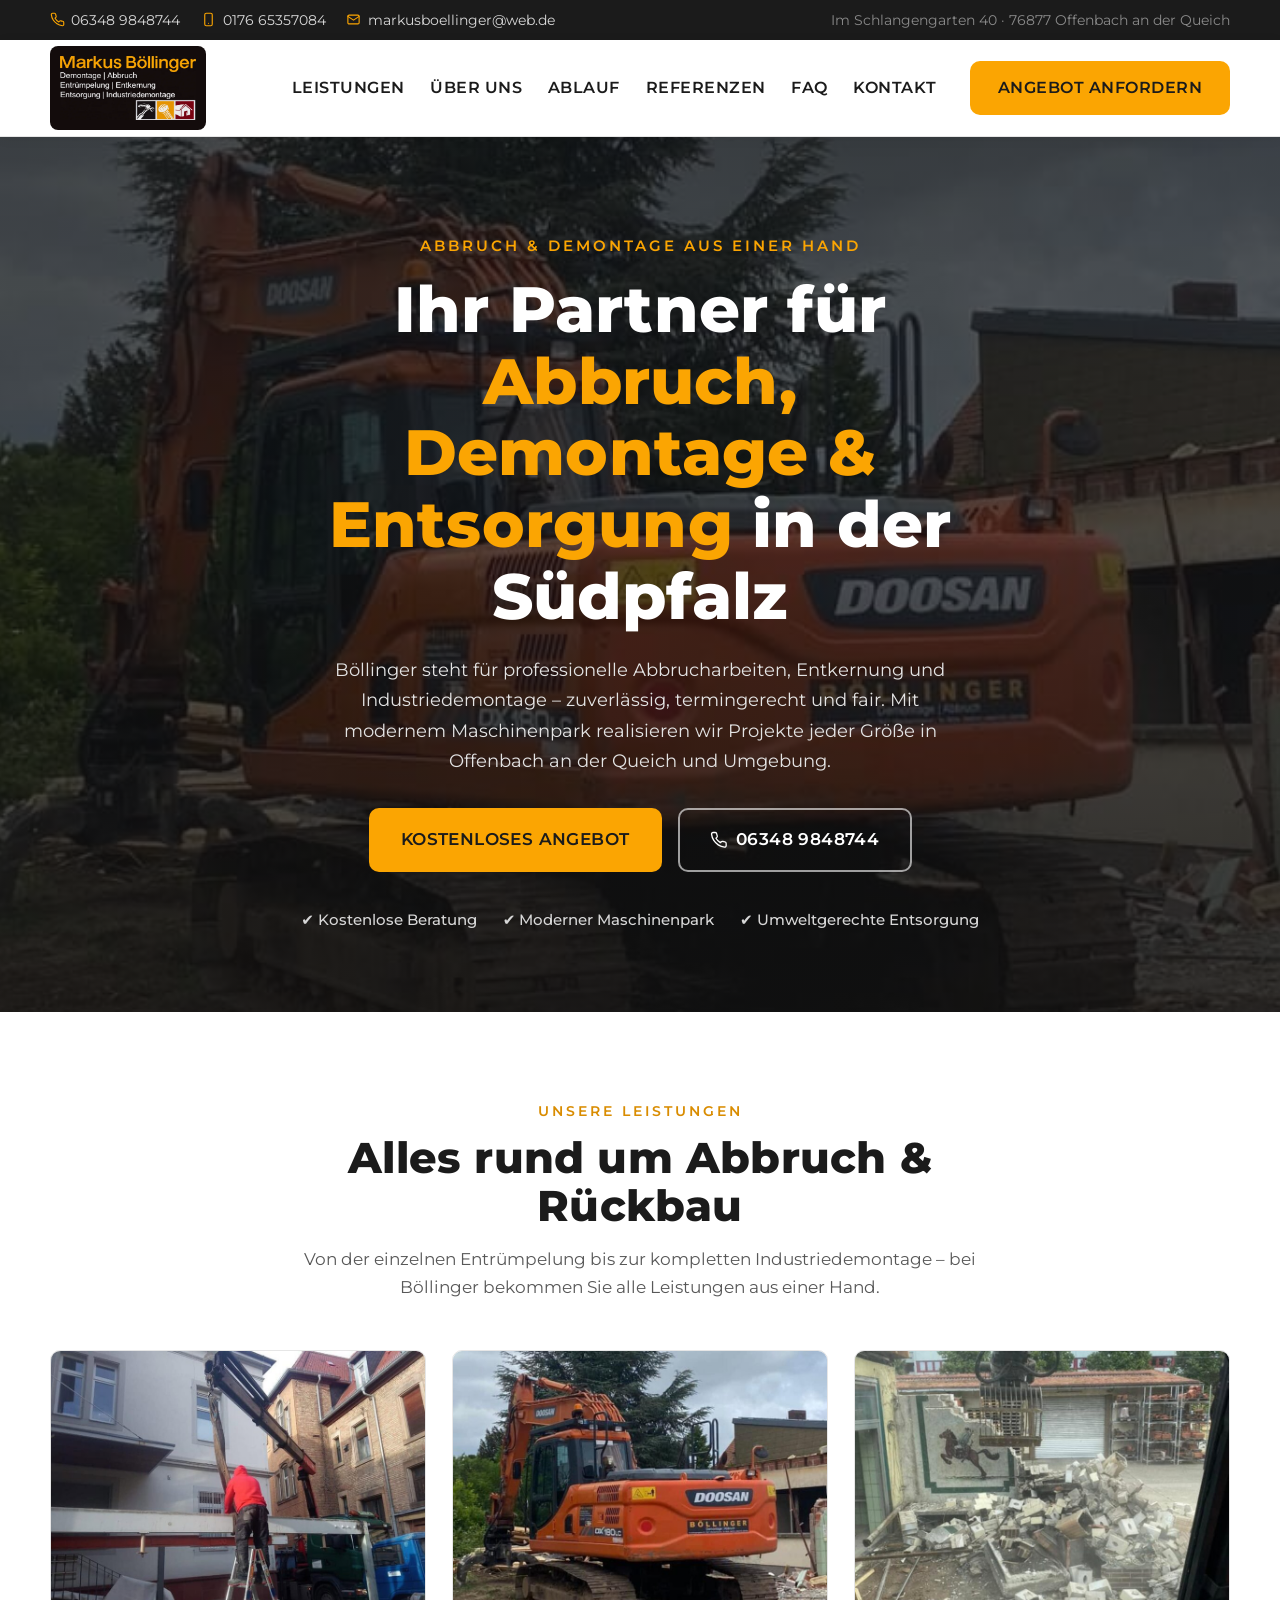
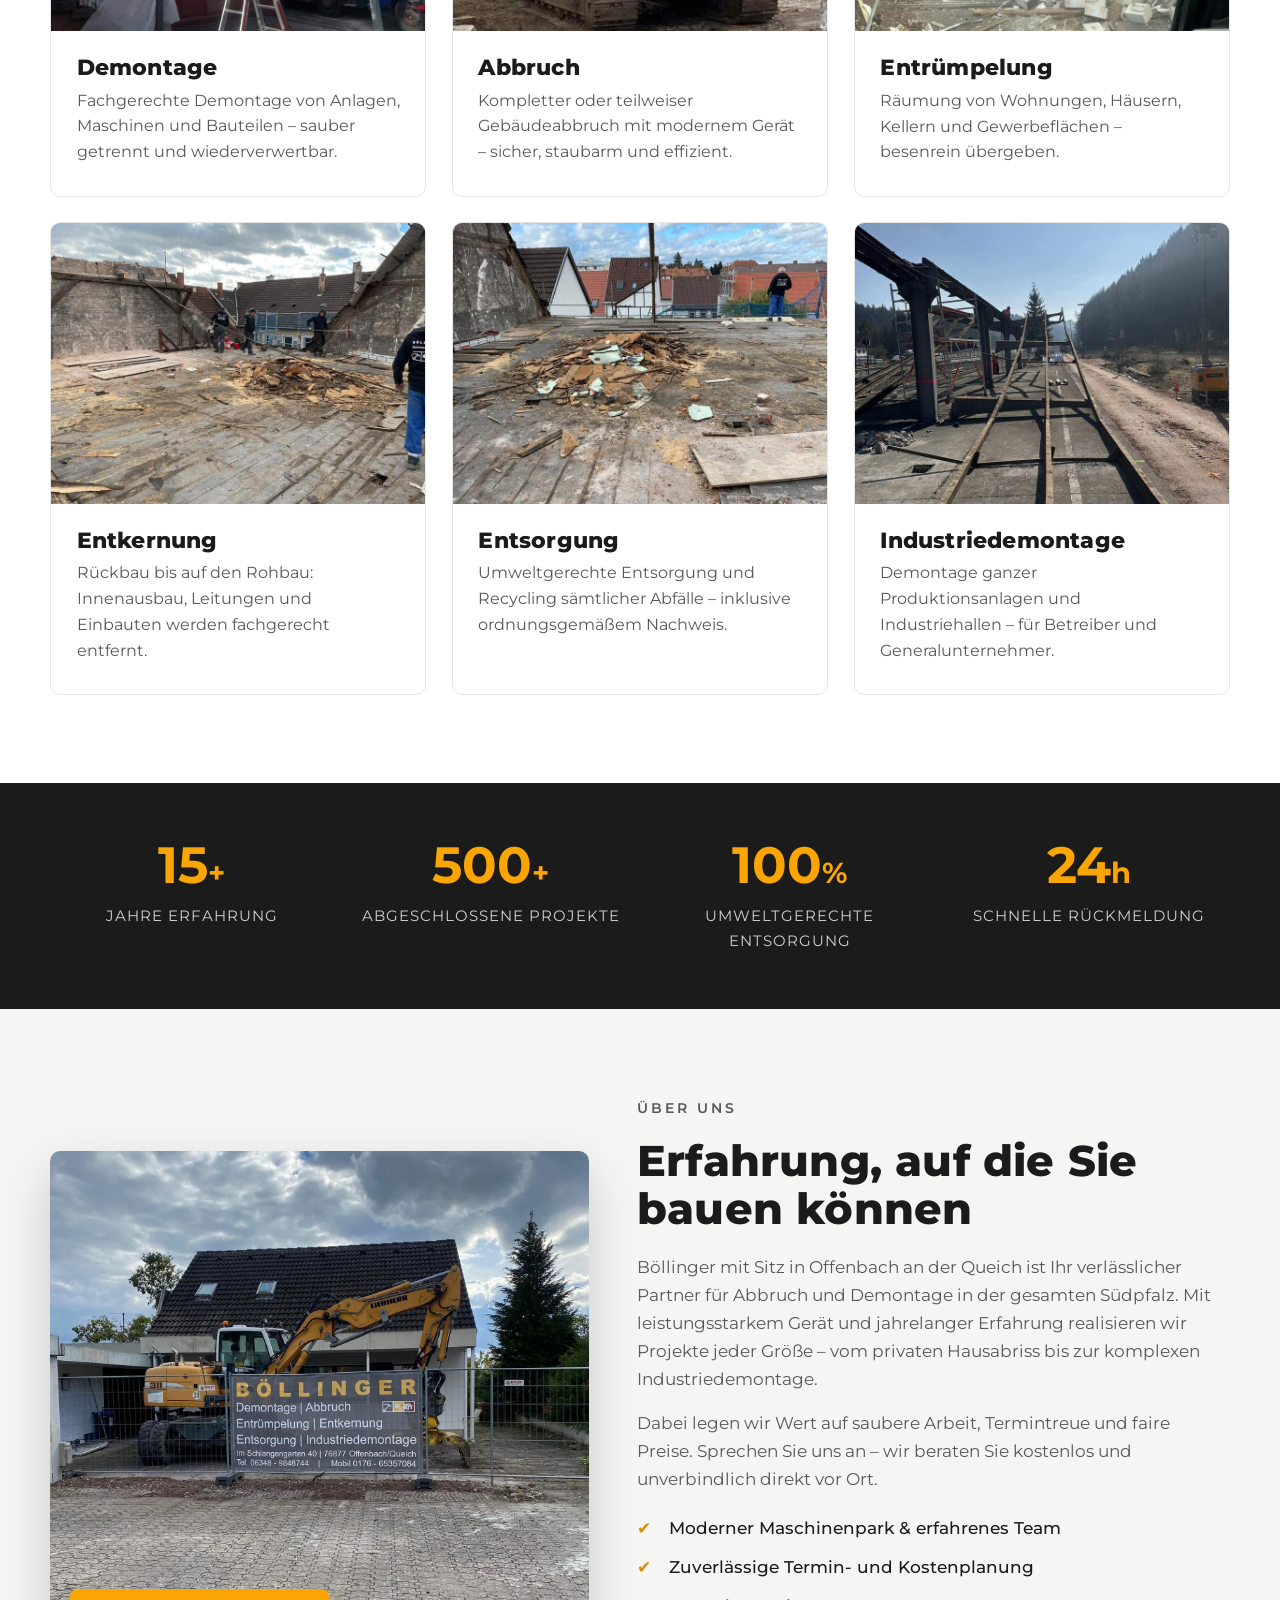
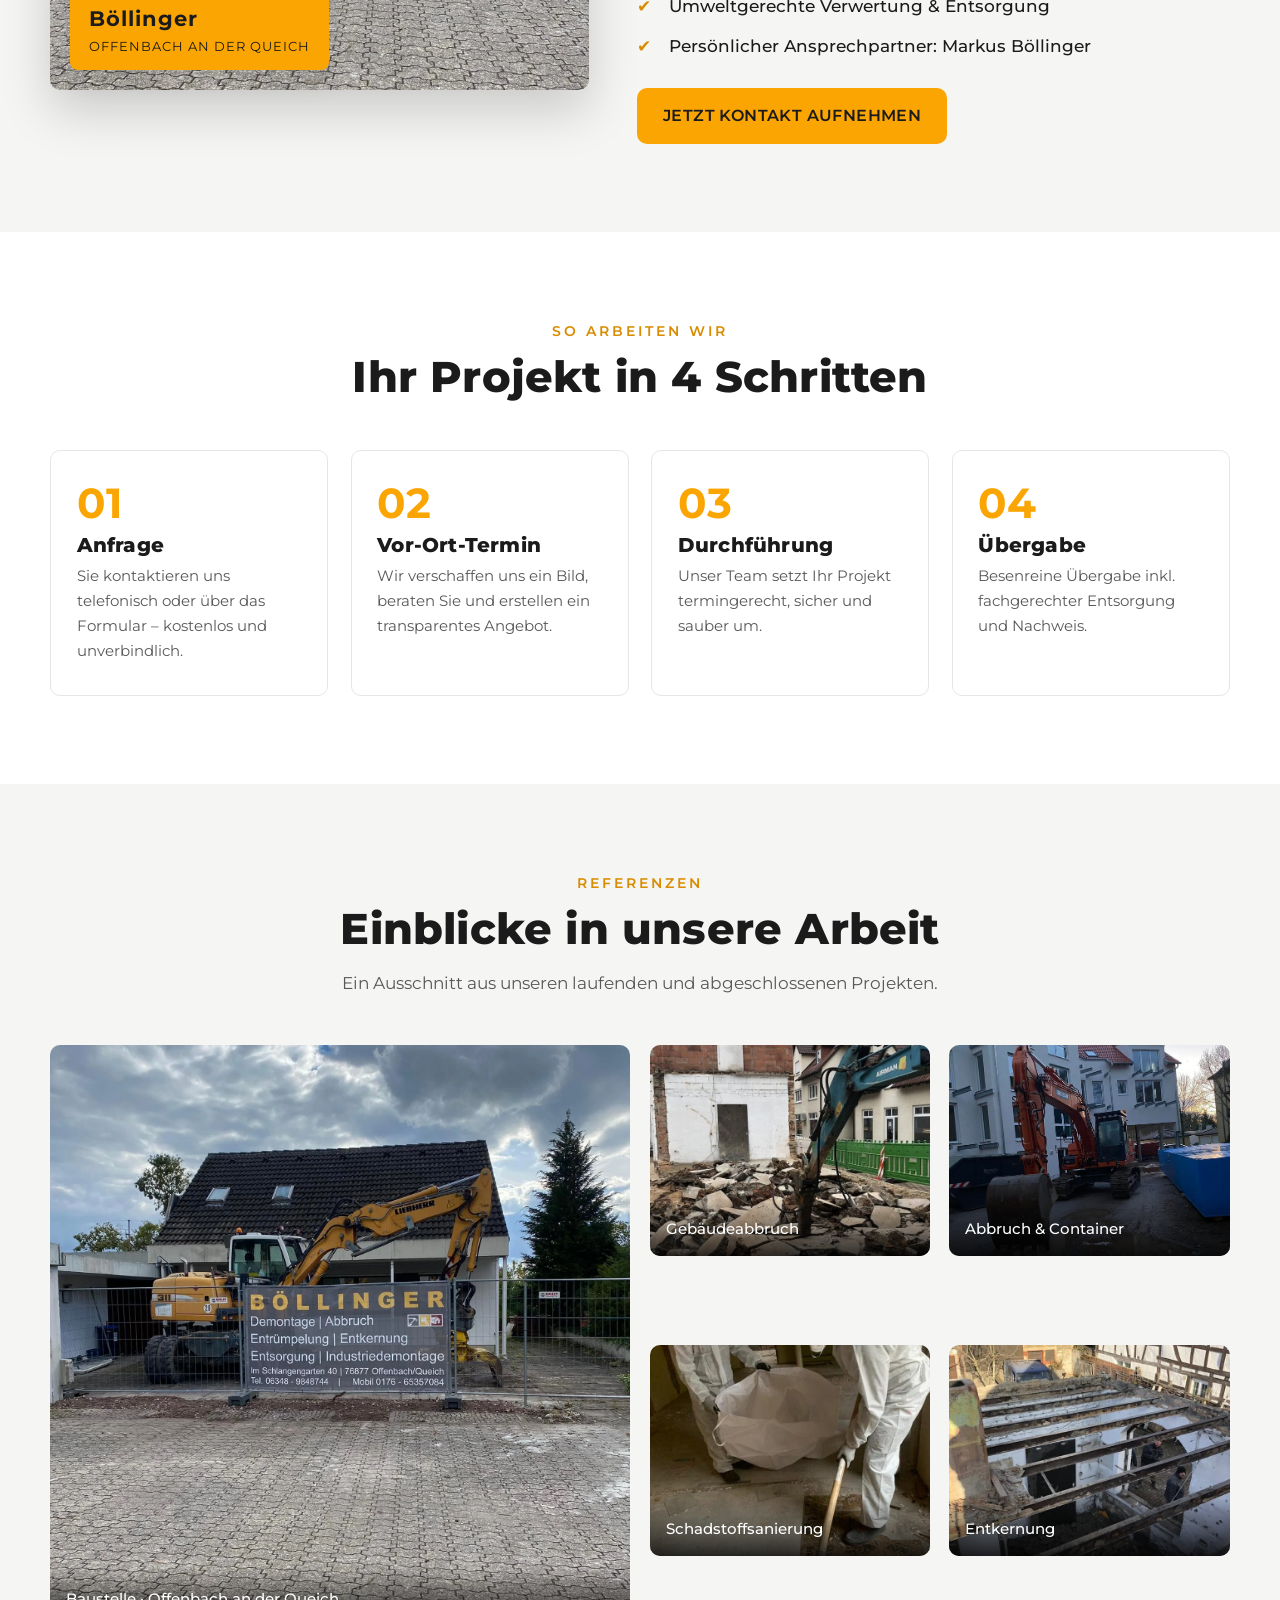
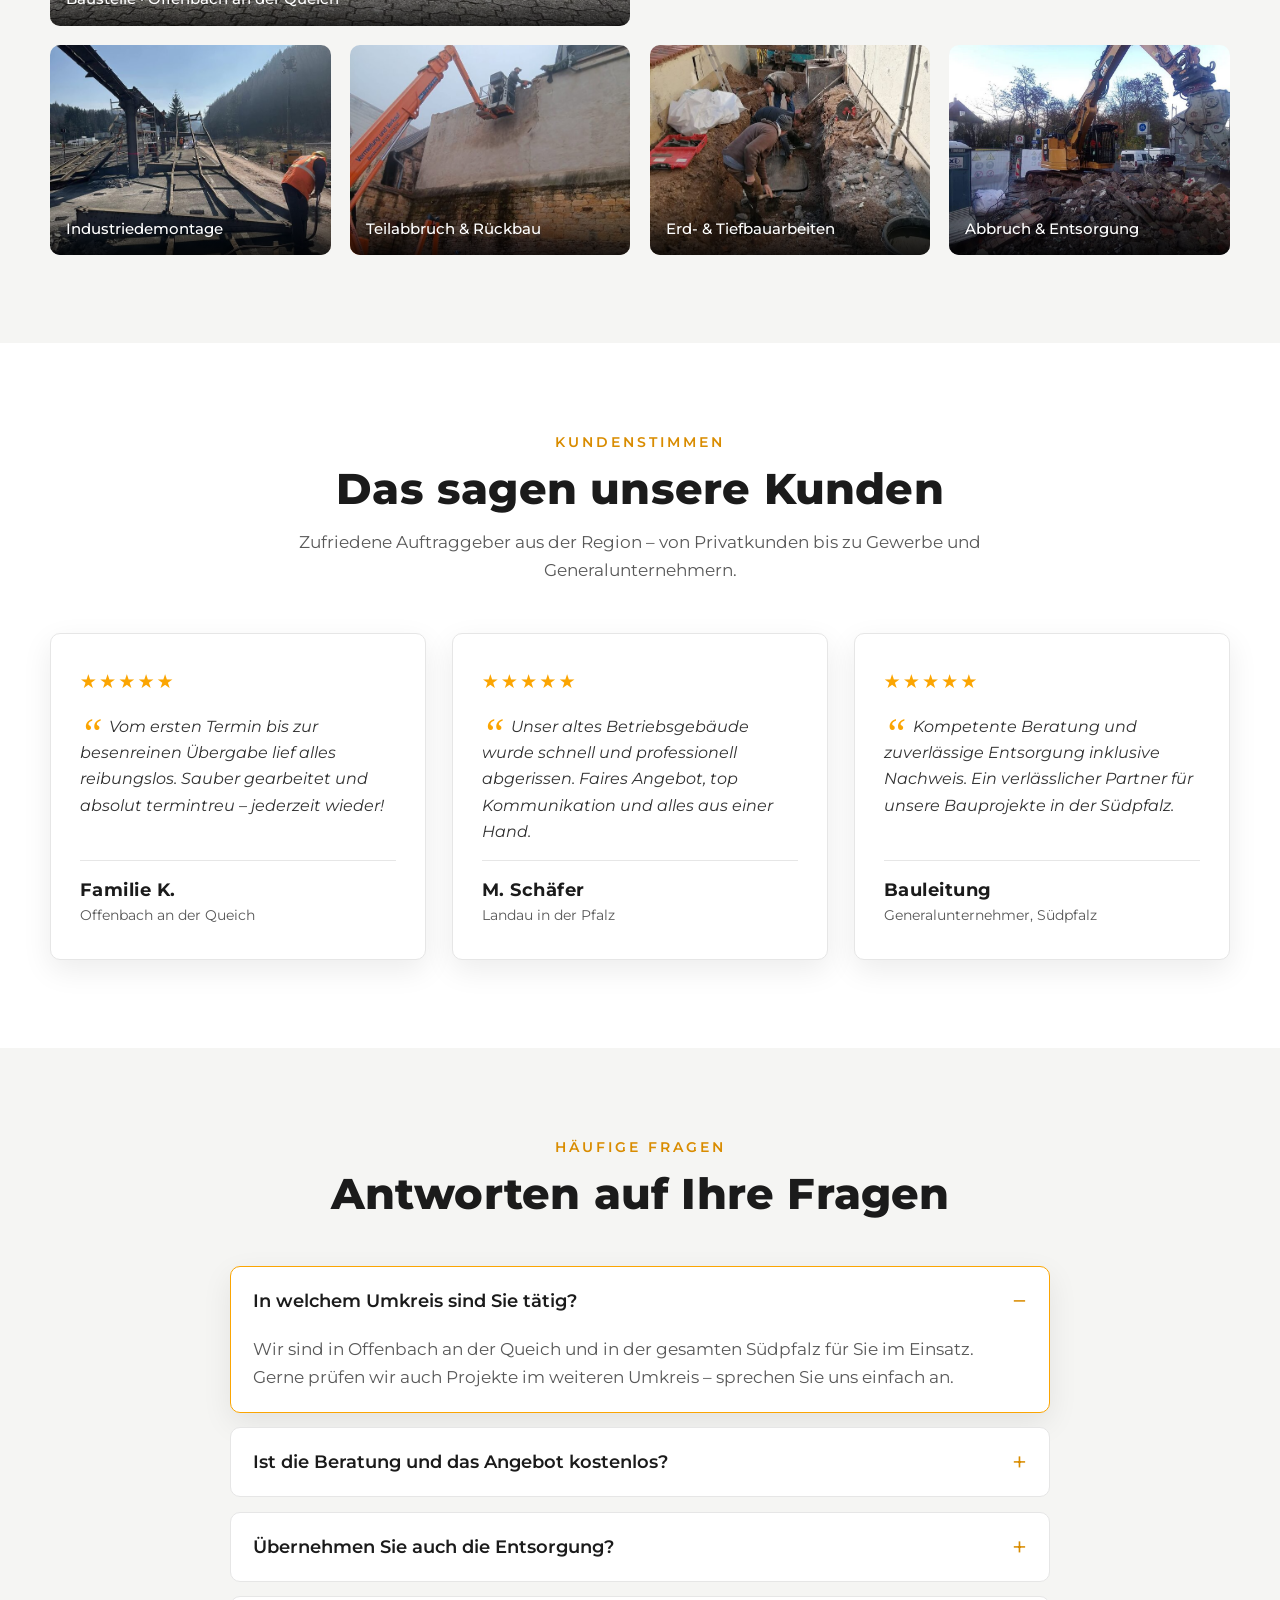
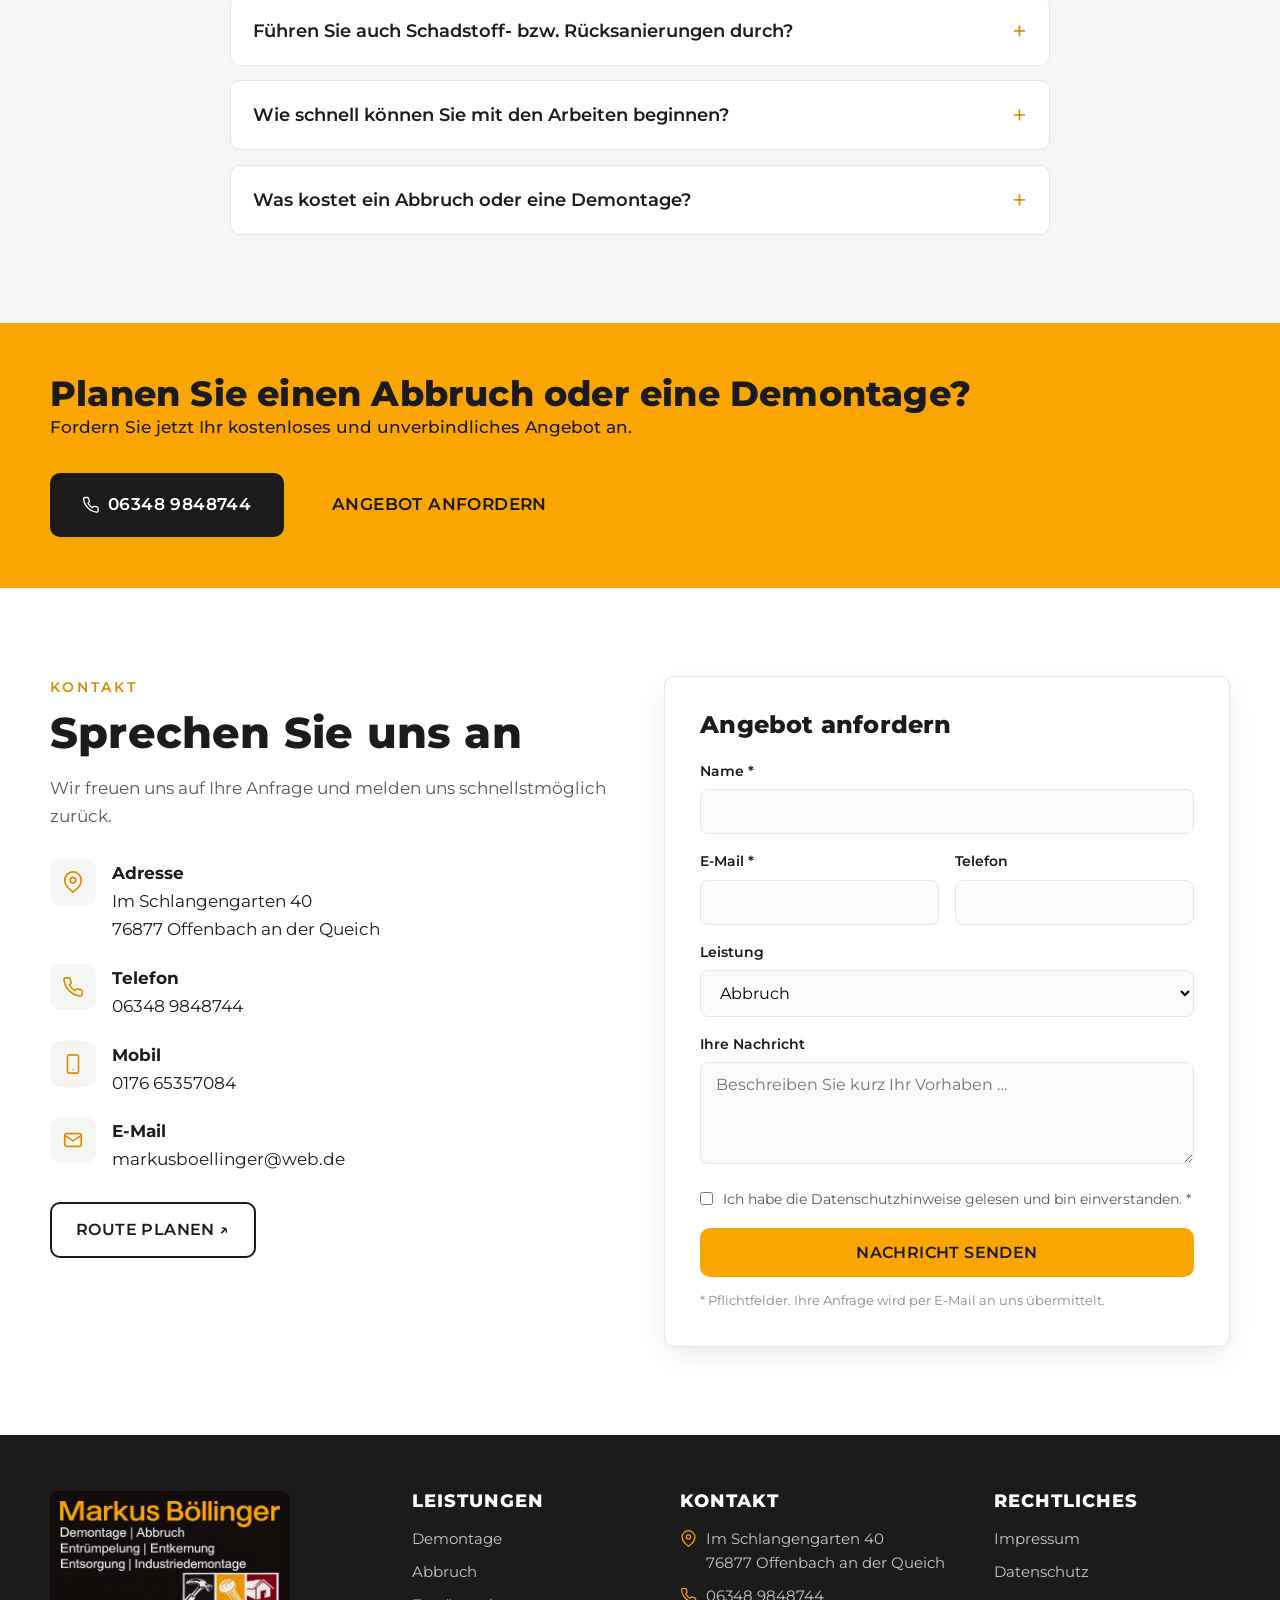
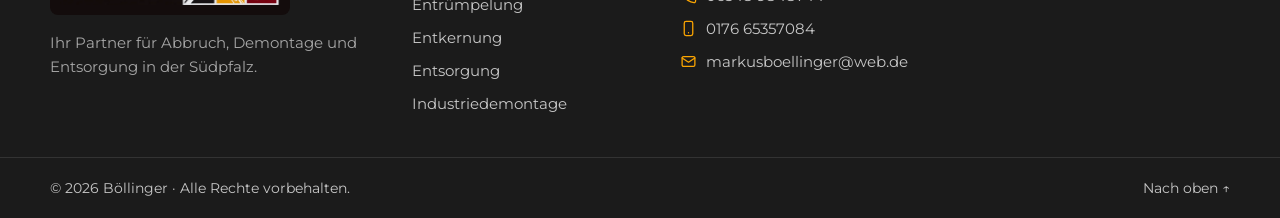
==== commit 99dfff4e: "Fettere Überschriften und saubere SVG-Icons statt Emojis - Überschriften auf Montserrat 800 (fetter)" ====
--- a/index.html
+++ b/index.html
@@ -25,9 +25,9 @@
   <div class="topbar">
     <div class="container topbar__inner">
       <div class="topbar__contacts">
-        <a href="tel:+4963489848744"><span class="ico">📞</span> 06348 9848744</a>
-        <a href="tel:+4917665357084"><span class="ico">📱</span> 0176 65357084</a>
-        <a href="mailto:markusboellinger@web.de" class="hide-sm"><span class="ico">✉️</span> markusboellinger@web.de</a>
+        <a href="tel:+4963489848744"><svg class="ic" viewBox="0 0 24 24" fill="none" stroke="currentColor" stroke-width="1.8" stroke-linecap="round" stroke-linejoin="round" aria-hidden="true"><path d="M22 16.92v3a2 2 0 0 1-2.18 2 19.79 19.79 0 0 1-8.63-3.07 19.5 19.5 0 0 1-6-6 19.79 19.79 0 0 1-3.07-8.67A2 2 0 0 1 4.11 2h3a2 2 0 0 1 2 1.72c.13.96.36 1.9.7 2.81a2 2 0 0 1-.45 2.11L8.09 9.91a16 16 0 0 0 6 6l1.27-1.27a2 2 0 0 1 2.11-.45c.9.34 1.85.57 2.81.7A2 2 0 0 1 22 16.92z"/></svg> 06348 9848744</a>
+        <a href="tel:+4917665357084"><svg class="ic" viewBox="0 0 24 24" fill="none" stroke="currentColor" stroke-width="1.8" stroke-linecap="round" stroke-linejoin="round" aria-hidden="true"><rect x="6" y="2" width="12" height="20" rx="2.5"/><line x1="12" y1="18" x2="12.01" y2="18"/></svg> 0176 65357084</a>
+        <a href="mailto:markusboellinger@web.de" class="hide-sm"><svg class="ic" viewBox="0 0 24 24" fill="none" stroke="currentColor" stroke-width="1.8" stroke-linecap="round" stroke-linejoin="round" aria-hidden="true"><rect x="3" y="5" width="18" height="14" rx="2"/><path d="m3 7 9 6 9-6"/></svg> markusboellinger@web.de</a>
       </div>
       <div class="topbar__meta hide-sm">
         <span>Im Schlangengarten 40 · 76877 Offenbach an der Queich</span>
@@ -72,7 +72,7 @@
       </p>
       <div class="hero__actions">
         <a href="#kontakt" class="btn btn--primary btn--lg">Kostenloses Angebot</a>
-        <a href="tel:+4963489848744" class="btn btn--ghost btn--lg">📞 06348 9848744</a>
+        <a href="tel:+4963489848744" class="btn btn--ghost btn--lg"><svg class="ic" viewBox="0 0 24 24" fill="none" stroke="currentColor" stroke-width="1.8" stroke-linecap="round" stroke-linejoin="round" aria-hidden="true"><path d="M22 16.92v3a2 2 0 0 1-2.18 2 19.79 19.79 0 0 1-8.63-3.07 19.5 19.5 0 0 1-6-6 19.79 19.79 0 0 1-3.07-8.67A2 2 0 0 1 4.11 2h3a2 2 0 0 1 2 1.72c.13.96.36 1.9.7 2.81a2 2 0 0 1-.45 2.11L8.09 9.91a16 16 0 0 0 6 6l1.27-1.27a2 2 0 0 1 2.11-.45c.9.34 1.85.57 2.81.7A2 2 0 0 1 22 16.92z"/></svg> 06348 9848744</a>
       </div>
       <ul class="hero__badges">
         <li>✔ Kostenlose Beratung</li>
@@ -319,7 +319,7 @@
         <p>Fordern Sie jetzt Ihr kostenloses und unverbindliches Angebot an.</p>
       </div>
       <div class="cta__actions">
-        <a href="tel:+4963489848744" class="btn btn--dark btn--lg">📞 06348 9848744</a>
+        <a href="tel:+4963489848744" class="btn btn--dark btn--lg"><svg class="ic" viewBox="0 0 24 24" fill="none" stroke="currentColor" stroke-width="1.8" stroke-linecap="round" stroke-linejoin="round" aria-hidden="true"><path d="M22 16.92v3a2 2 0 0 1-2.18 2 19.79 19.79 0 0 1-8.63-3.07 19.5 19.5 0 0 1-6-6 19.79 19.79 0 0 1-3.07-8.67A2 2 0 0 1 4.11 2h3a2 2 0 0 1 2 1.72c.13.96.36 1.9.7 2.81a2 2 0 0 1-.45 2.11L8.09 9.91a16 16 0 0 0 6 6l1.27-1.27a2 2 0 0 1 2.11-.45c.9.34 1.85.57 2.81.7A2 2 0 0 1 22 16.92z"/></svg> 06348 9848744</a>
         <a href="#kontakt" class="btn btn--primary btn--lg">Angebot anfordern</a>
       </div>
     </div>
@@ -335,19 +335,19 @@
 
         <ul class="contact__list">
           <li>
-            <span class="contact__ico">📍</span>
+            <span class="contact__ico"><svg class="ic" viewBox="0 0 24 24" fill="none" stroke="currentColor" stroke-width="1.8" stroke-linecap="round" stroke-linejoin="round" aria-hidden="true"><path d="M21 10c0 7-9 13-9 13s-9-6-9-13a9 9 0 0 1 18 0z"/><circle cx="12" cy="10" r="3"/></svg></span>
             <div><strong>Adresse</strong><br />Im Schlangengarten 40<br />76877 Offenbach an der Queich</div>
           </li>
           <li>
-            <span class="contact__ico">📞</span>
+            <span class="contact__ico"><svg class="ic" viewBox="0 0 24 24" fill="none" stroke="currentColor" stroke-width="1.8" stroke-linecap="round" stroke-linejoin="round" aria-hidden="true"><path d="M22 16.92v3a2 2 0 0 1-2.18 2 19.79 19.79 0 0 1-8.63-3.07 19.5 19.5 0 0 1-6-6 19.79 19.79 0 0 1-3.07-8.67A2 2 0 0 1 4.11 2h3a2 2 0 0 1 2 1.72c.13.96.36 1.9.7 2.81a2 2 0 0 1-.45 2.11L8.09 9.91a16 16 0 0 0 6 6l1.27-1.27a2 2 0 0 1 2.11-.45c.9.34 1.85.57 2.81.7A2 2 0 0 1 22 16.92z"/></svg></span>
             <div><strong>Telefon</strong><br /><a href="tel:+4963489848744">06348 9848744</a></div>
           </li>
           <li>
-            <span class="contact__ico">📱</span>
+            <span class="contact__ico"><svg class="ic" viewBox="0 0 24 24" fill="none" stroke="currentColor" stroke-width="1.8" stroke-linecap="round" stroke-linejoin="round" aria-hidden="true"><rect x="6" y="2" width="12" height="20" rx="2.5"/><line x1="12" y1="18" x2="12.01" y2="18"/></svg></span>
             <div><strong>Mobil</strong><br /><a href="tel:+4917665357084">0176 65357084</a></div>
           </li>
           <li>
-            <span class="contact__ico">✉️</span>
+            <span class="contact__ico"><svg class="ic" viewBox="0 0 24 24" fill="none" stroke="currentColor" stroke-width="1.8" stroke-linecap="round" stroke-linejoin="round" aria-hidden="true"><rect x="3" y="5" width="18" height="14" rx="2"/><path d="m3 7 9 6 9-6"/></svg></span>
             <div><strong>E-Mail</strong><br /><a href="mailto:markusboellinger@web.de">markusboellinger@web.de</a></div>
           </li>
         </ul>
@@ -416,12 +416,11 @@
       </div>
       <div class="footer__col">
         <h4>Kontakt</h4>
-        <ul>
-          <li>Im Schlangengarten 40</li>
-          <li>76877 Offenbach an der Queich</li>
-          <li><a href="tel:+4963489848744">Tel. 06348 9848744</a></li>
-          <li><a href="tel:+4917665357084">Mobil 0176 65357084</a></li>
-          <li><a href="mailto:markusboellinger@web.de">markusboellinger@web.de</a></li>
+        <ul class="footer__contact">
+          <li><svg class="ic" viewBox="0 0 24 24" fill="none" stroke="currentColor" stroke-width="1.8" stroke-linecap="round" stroke-linejoin="round" aria-hidden="true"><path d="M21 10c0 7-9 13-9 13s-9-6-9-13a9 9 0 0 1 18 0z"/><circle cx="12" cy="10" r="3"/></svg><span>Im Schlangengarten 40<br />76877 Offenbach an der Queich</span></li>
+          <li><svg class="ic" viewBox="0 0 24 24" fill="none" stroke="currentColor" stroke-width="1.8" stroke-linecap="round" stroke-linejoin="round" aria-hidden="true"><path d="M22 16.92v3a2 2 0 0 1-2.18 2 19.79 19.79 0 0 1-8.63-3.07 19.5 19.5 0 0 1-6-6 19.79 19.79 0 0 1-3.07-8.67A2 2 0 0 1 4.11 2h3a2 2 0 0 1 2 1.72c.13.96.36 1.9.7 2.81a2 2 0 0 1-.45 2.11L8.09 9.91a16 16 0 0 0 6 6l1.27-1.27a2 2 0 0 1 2.11-.45c.9.34 1.85.57 2.81.7A2 2 0 0 1 22 16.92z"/></svg><a href="tel:+4963489848744">06348 9848744</a></li>
+          <li><svg class="ic" viewBox="0 0 24 24" fill="none" stroke="currentColor" stroke-width="1.8" stroke-linecap="round" stroke-linejoin="round" aria-hidden="true"><rect x="6" y="2" width="12" height="20" rx="2.5"/><line x1="12" y1="18" x2="12.01" y2="18"/></svg><a href="tel:+4917665357084">0176 65357084</a></li>
+          <li><svg class="ic" viewBox="0 0 24 24" fill="none" stroke="currentColor" stroke-width="1.8" stroke-linecap="round" stroke-linejoin="round" aria-hidden="true"><rect x="3" y="5" width="18" height="14" rx="2"/><path d="m3 7 9 6 9-6"/></svg><a href="mailto:markusboellinger@web.de">markusboellinger@web.de</a></li>
         </ul>
       </div>
       <div class="footer__col">
--- a/assets/css/style.css
+++ b/assets/css/style.css
@@ -42,7 +42,10 @@
 
 .container { width: min(100% - 40px, var(--container)); margin-inline: auto; }
 
-h1, h2, h3, h4 { font-family: var(--ff-head); line-height: 1.12; font-weight: 700; letter-spacing: .3px; }
+h1, h2, h3, h4 { font-family: var(--ff-head); line-height: 1.12; font-weight: 800; letter-spacing: .2px; }
+
+/* Inline line icons */
+.ic { width: 1.05em; height: 1.05em; flex: none; display: inline-block; vertical-align: -.15em; }
 
 .accent { color: var(--gold); }
 .hide-sm { display: inline; }
@@ -69,7 +72,8 @@
 .topbar__inner { display: flex; justify-content: space-between; align-items: center; min-height: 40px; gap: 1rem; flex-wrap: wrap; }
 .topbar__contacts { display: flex; gap: 1.3rem; flex-wrap: wrap; }
 .topbar a:hover { color: var(--gold); }
-.topbar .ico { margin-right: .25rem; }
+.topbar__contacts a { display: inline-flex; align-items: center; gap: .4rem; }
+.topbar__contacts .ic { color: var(--gold); width: 15px; height: 15px; }
 .topbar__meta { color: var(--grey-light); }
 
 /* ---------- Header ---------- */
@@ -217,7 +221,8 @@
 .contact__lead { color: var(--grey); margin-bottom: 1.8rem; }
 .contact__list { list-style: none; display: grid; gap: 1.3rem; margin-bottom: 1.8rem; }
 .contact__list li { display: flex; gap: 1rem; align-items: flex-start; }
-.contact__ico { width: 46px; height: 46px; flex: none; display: grid; place-items: center; background: var(--bg-alt); border-radius: 10px; font-size: 1.2rem; }
+.contact__ico { width: 46px; height: 46px; flex: none; display: grid; place-items: center; background: var(--bg-alt); border-radius: 10px; color: var(--gold-dark); }
+.contact__ico .ic { width: 22px; height: 22px; }
 .contact__list a:hover { color: var(--gold-dark); }
 
 .contact__form { background: var(--white); border: 1px solid var(--line); border-radius: var(--radius); padding: 2.2rem; box-shadow: var(--shadow); }
@@ -240,6 +245,8 @@
 .footer__col p { font-size: .92rem; margin-top: 1rem; color: #a6a6a6; }
 .footer__col h4 { color: #fff; font-family: var(--ff-head); font-size: 1.1rem; letter-spacing: 1px; text-transform: uppercase; margin-bottom: 1rem; }
 .footer__col ul { list-style: none; display: grid; gap: .55rem; font-size: .92rem; }
+.footer__contact li { display: flex; align-items: flex-start; gap: .6rem; }
+.footer__contact .ic { color: var(--gold); width: 17px; height: 17px; margin-top: 3px; }
 .footer__col a:hover { color: var(--gold); }
 .footer__bar { border-top: 1px solid #333; padding: 1.2rem 0; font-size: .85rem; }
 .footer__bar-inner { display: flex; justify-content: space-between; align-items: center; flex-wrap: wrap; gap: .5rem; }
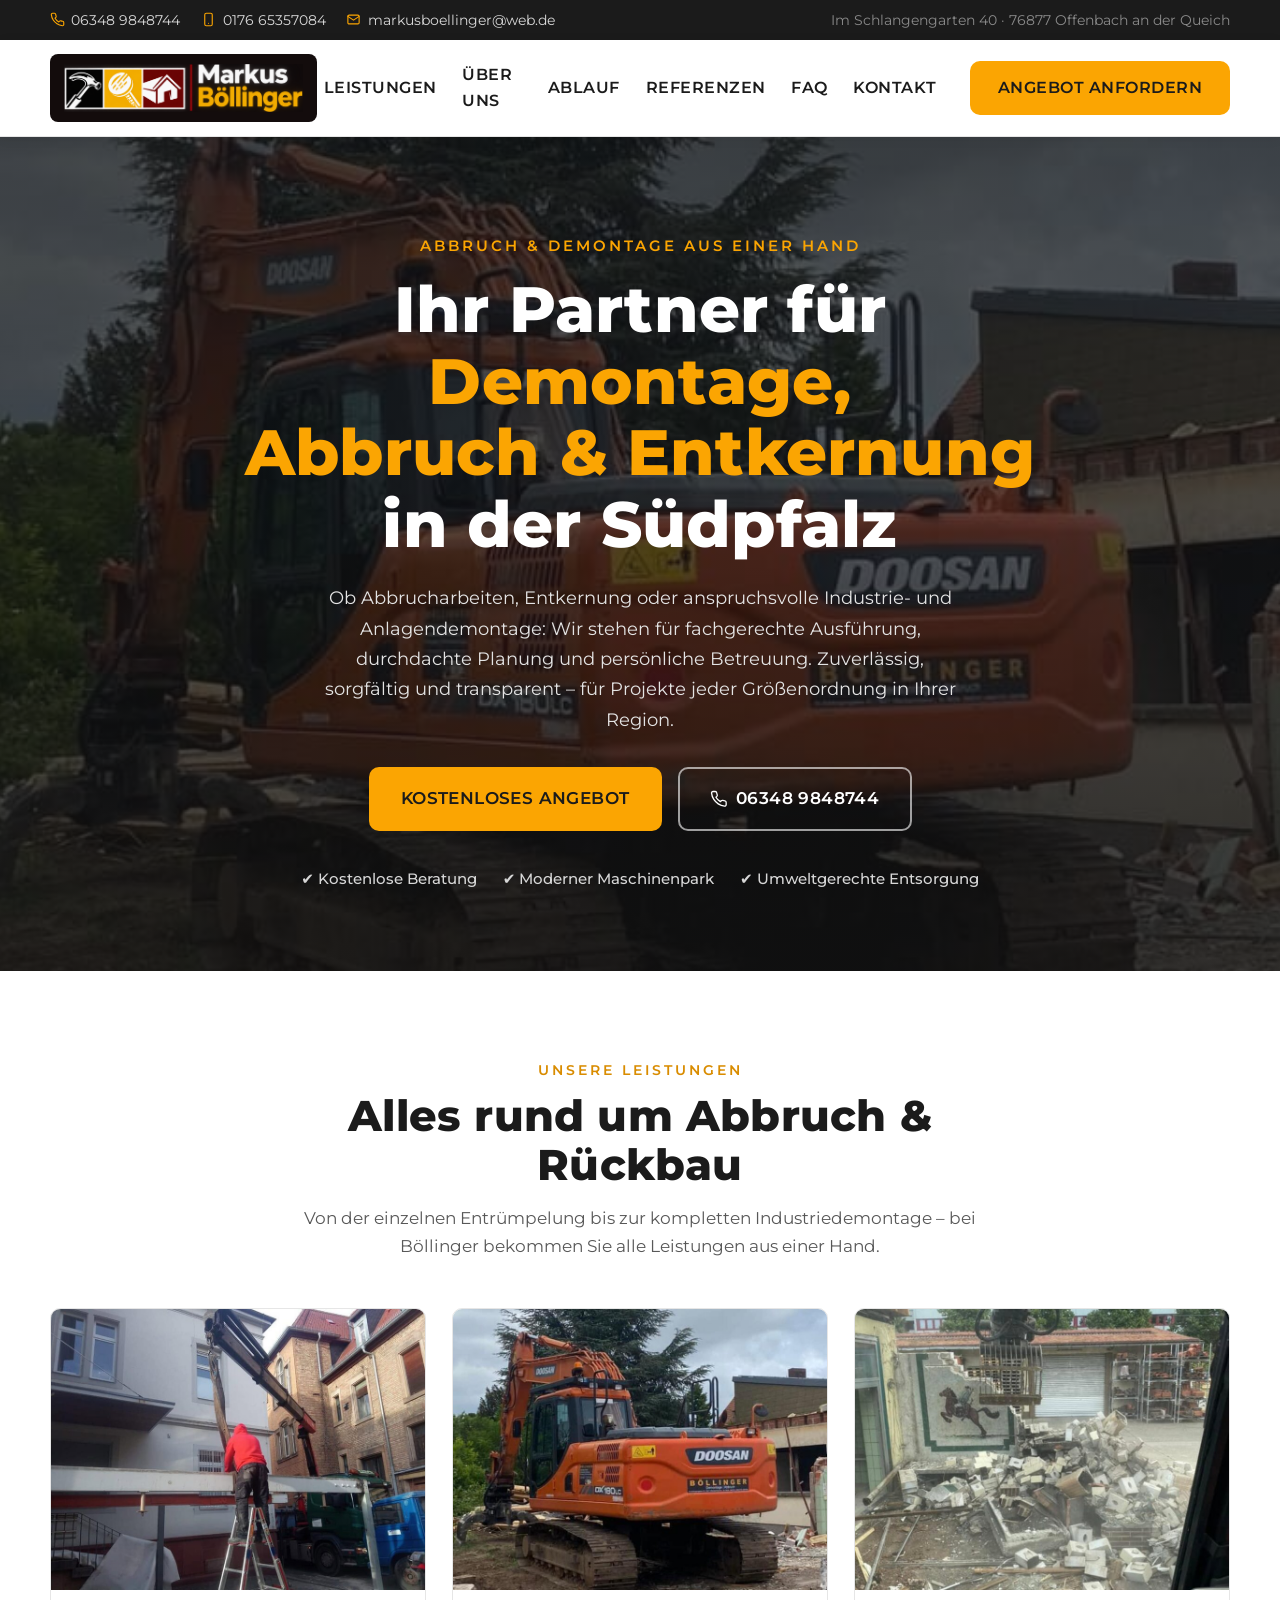
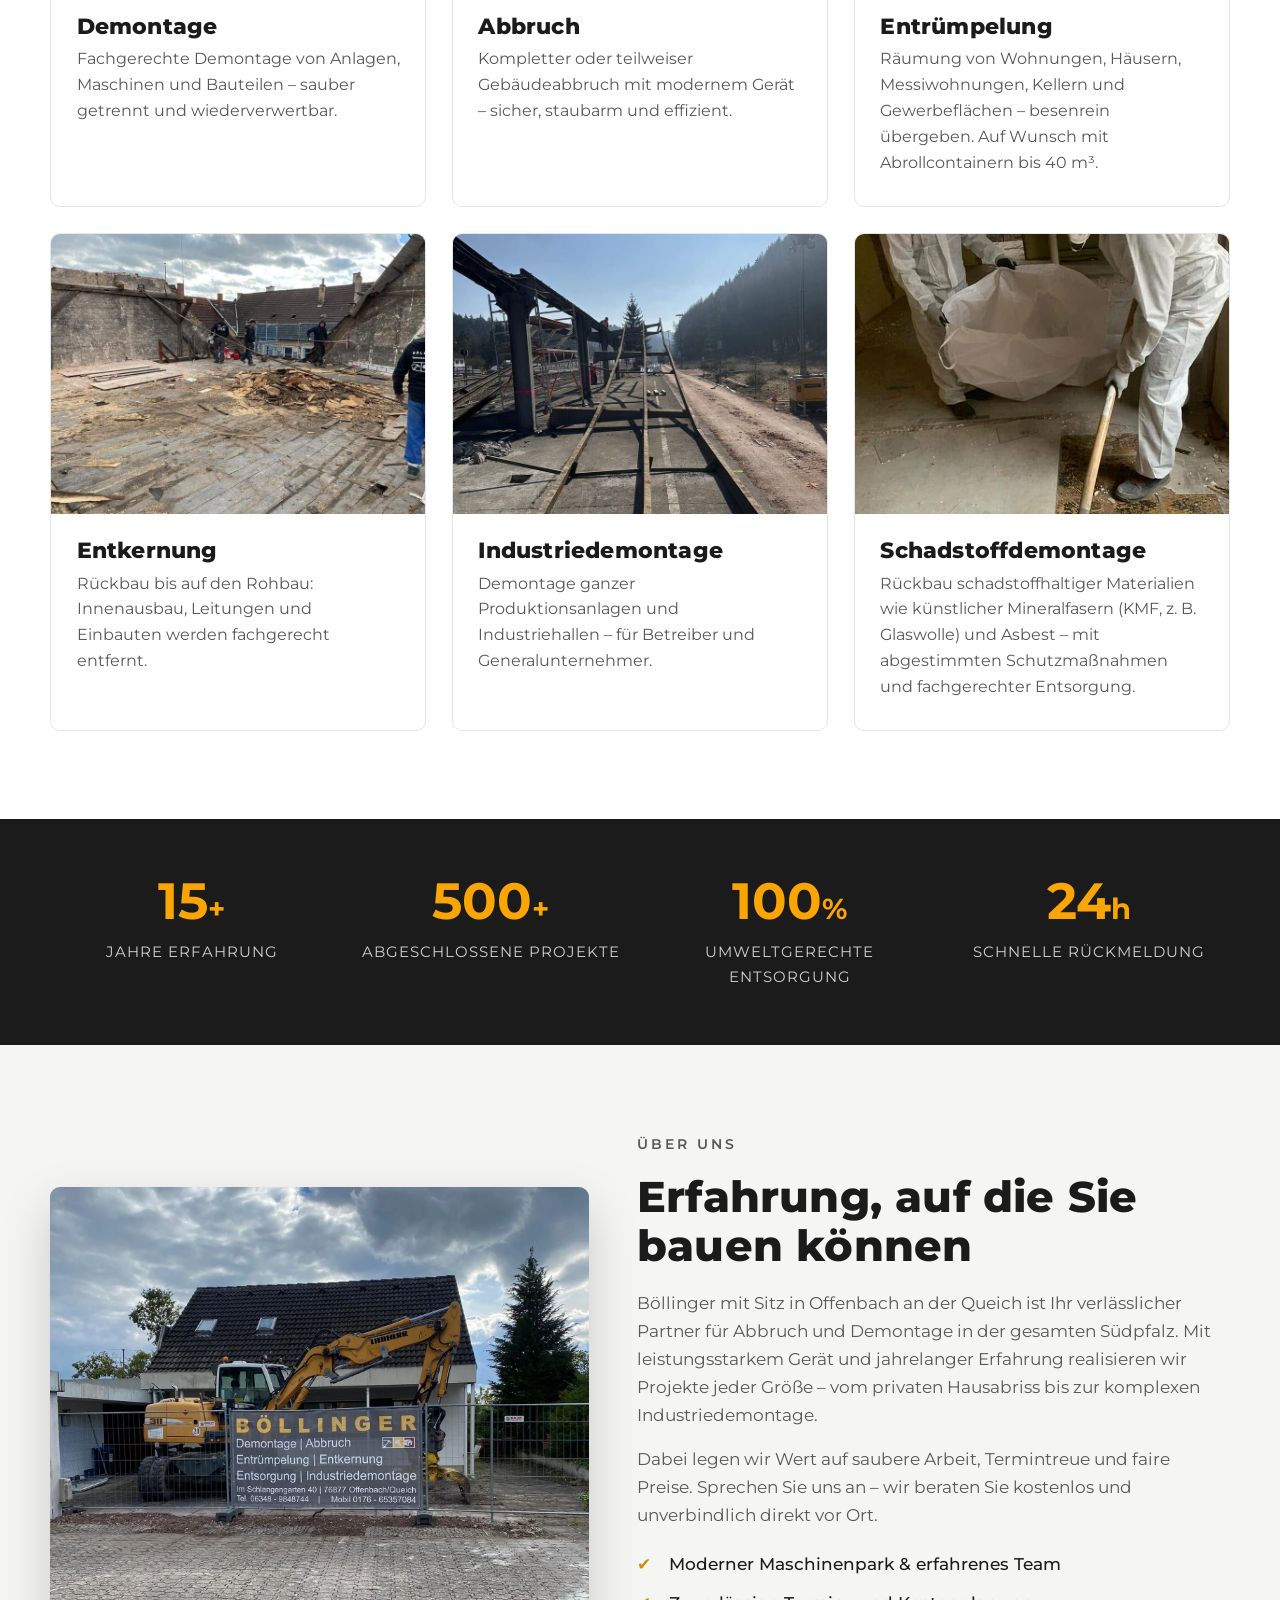
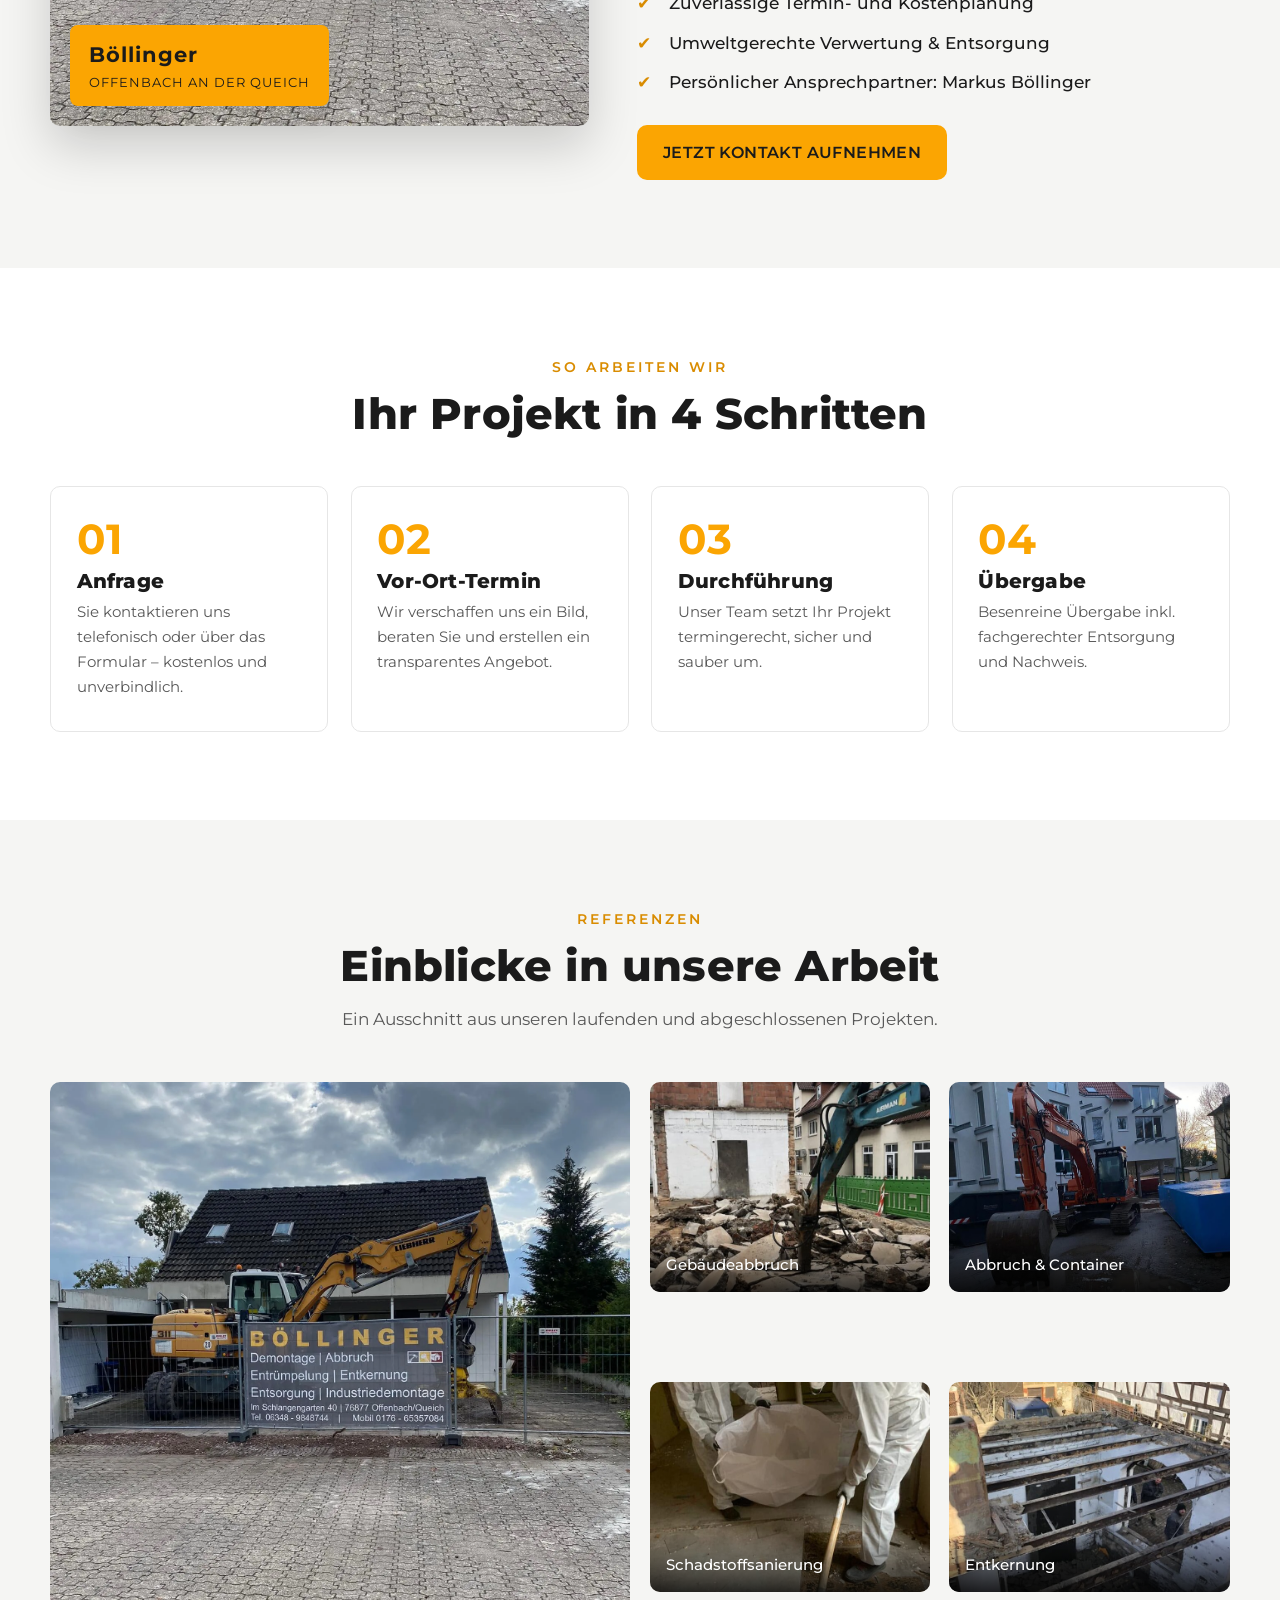
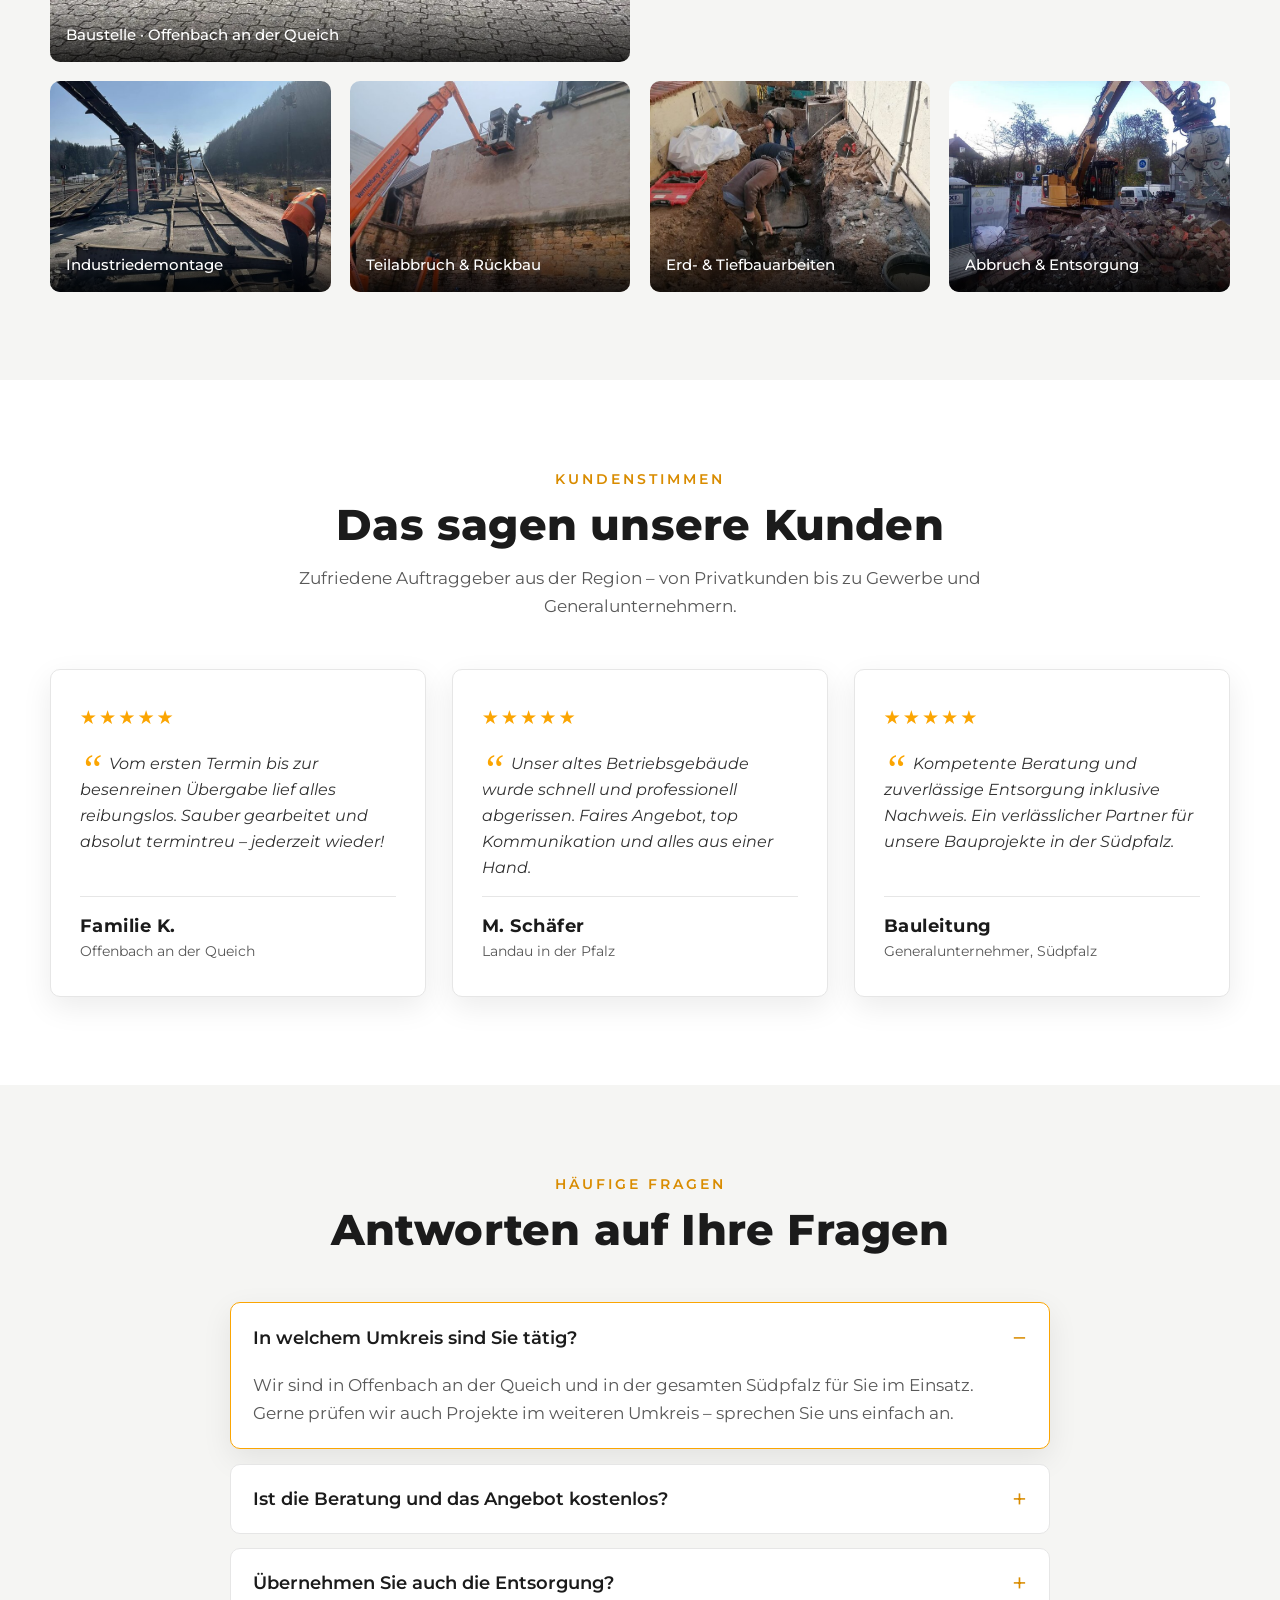
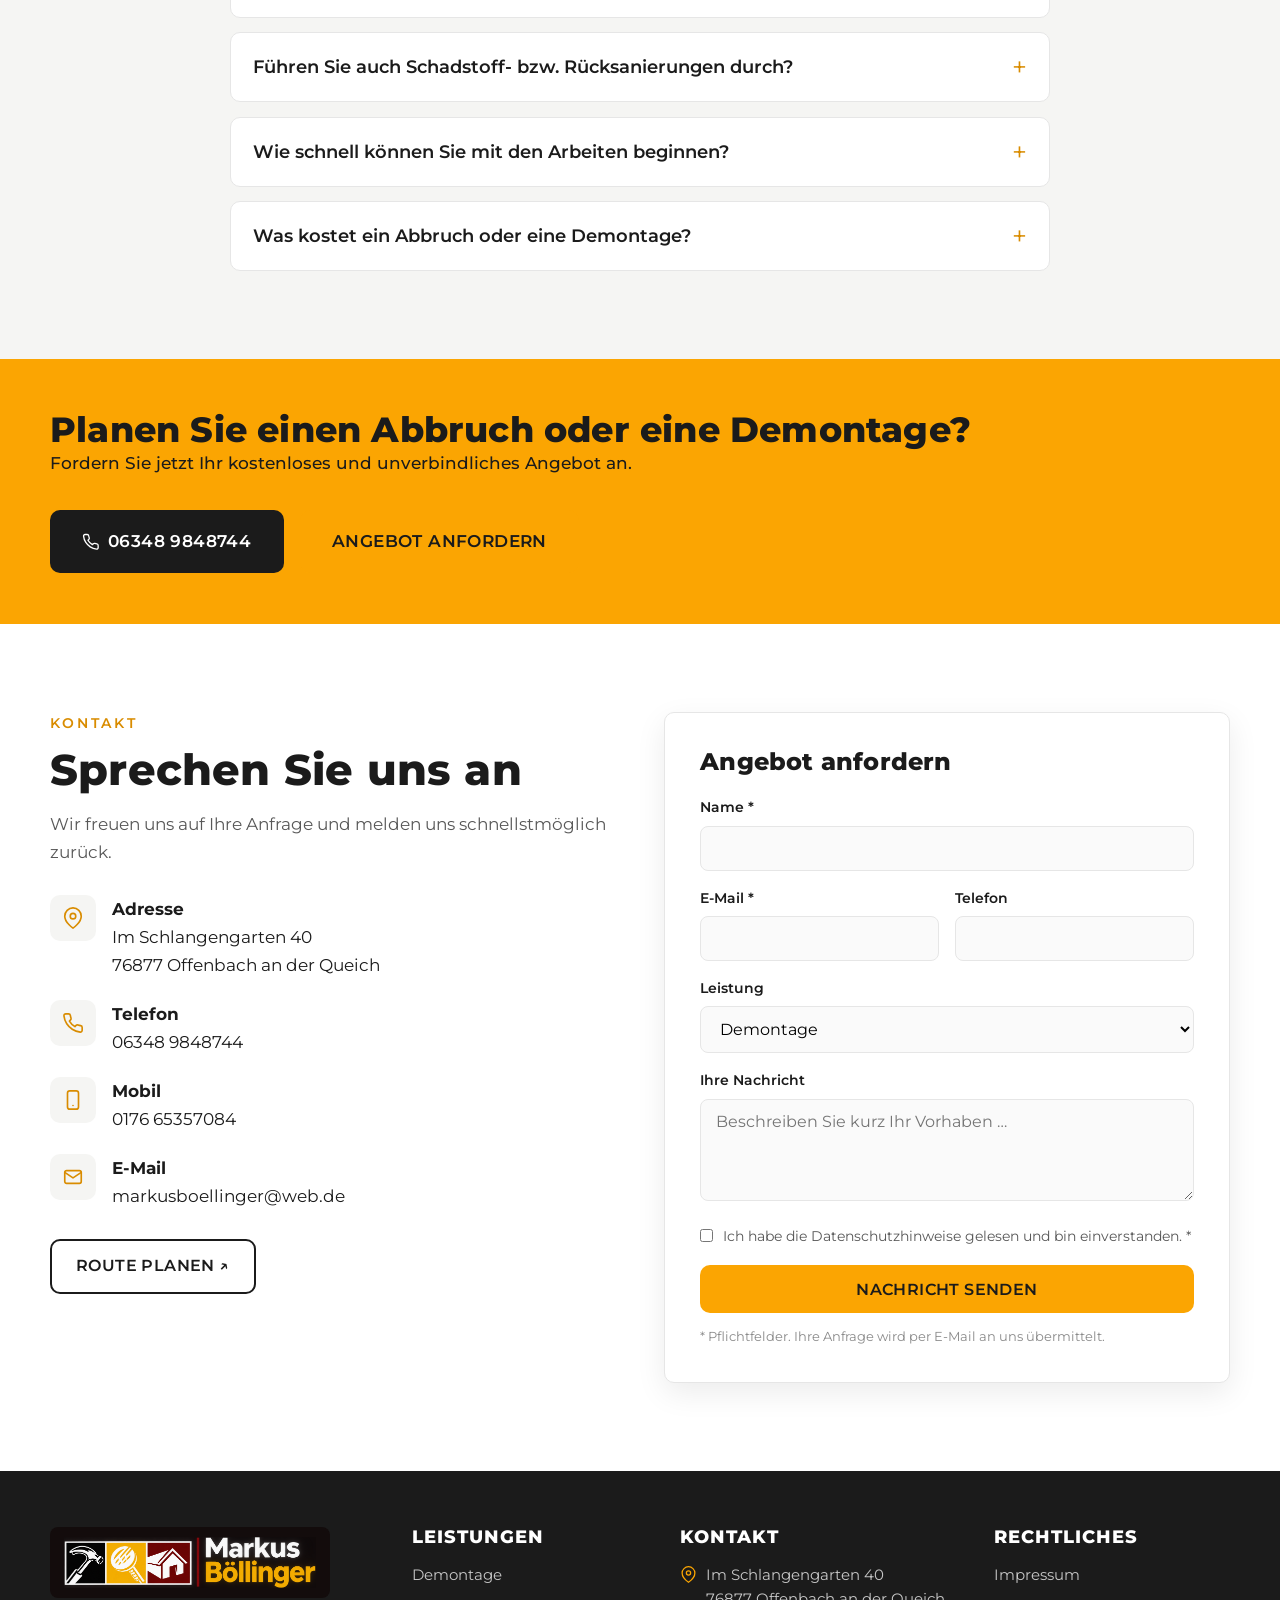
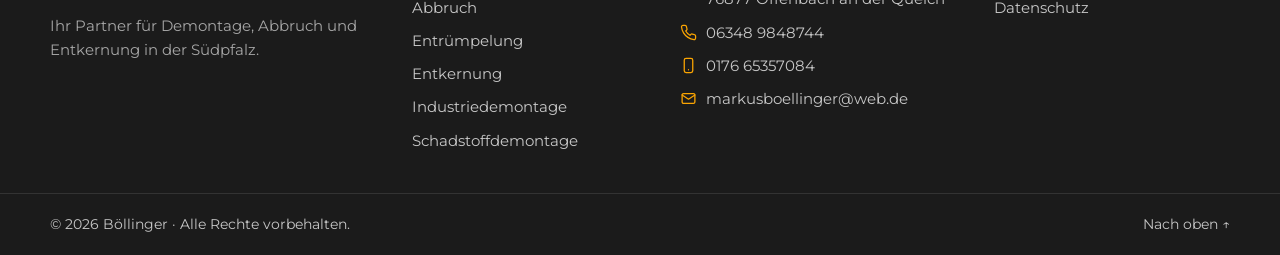
==== commit ddf7fad2: "Neuer Hero-Text, Leistungen neu geordnet (Schadstoffdemontage statt Entsorgung), neues Logo, Mobile-" ====
--- a/index.html
+++ b/index.html
@@ -3,8 +3,8 @@
 <head>
   <meta charset="UTF-8" />
   <meta name="viewport" content="width=device-width, initial-scale=1.0" />
-  <title>Böllinger – Abbruch, Demontage & Entsorgung in der Südpfalz</title>
-  <meta name="description" content="Böllinger aus Offenbach an der Queich: Ihr Partner für Abbruch, Demontage, Entkernung, Entrümpelung, Entsorgung und Industriedemontage in der Südpfalz. Jetzt kostenloses Angebot anfordern." />
+  <title>Böllinger – Demontage, Abbruch & Entkernung in der Südpfalz</title>
+  <meta name="description" content="Böllinger aus Offenbach an der Queich: Ihr Partner für Demontage, Abbruch, Entrümpelung, Entkernung, Industrie- und Schadstoffdemontage in der Südpfalz. Jetzt kostenloses Angebot anfordern." />
   <meta name="theme-color" content="#1b1b1b" />
   <link rel="icon" href="assets/images/favicon.png" type="image/png" />
 
@@ -39,7 +39,7 @@
   <header class="header" id="top">
     <div class="container header__inner">
       <a href="#top" class="brand" aria-label="Markus Böllinger – Startseite">
-        <img class="logo-img" src="assets/images/logo.png" width="900" height="425" alt="Markus Böllinger – Demontage, Abbruch, Entsorgung" />
+        <img class="logo-img" src="assets/images/logo-markus-boellinger.png" width="1000" height="201" alt="Markus Böllinger – Demontage &amp; Abbruch" />
       </a>
 
       <nav class="nav" id="nav">
@@ -64,11 +64,11 @@
     <div class="hero__overlay"></div>
     <div class="container hero__content">
       <p class="hero__eyebrow">Abbruch &amp; Demontage aus einer Hand</p>
-      <h1 class="hero__title">Ihr Partner für <span class="accent">Abbruch, Demontage&nbsp;&amp; Entsorgung</span> in der Südpfalz</h1>
+      <h1 class="hero__title">Ihr Partner für <span class="accent">Demontage, Abbruch&nbsp;&amp; Entkernung</span> in der Südpfalz</h1>
       <p class="hero__lead">
-        Böllinger steht für professionelle Abbrucharbeiten, Entkernung und Industriedemontage –
-        zuverlässig, termingerecht und fair. Mit modernem Maschinenpark realisieren wir Projekte
-        jeder Größe in Offenbach an der Queich und Umgebung.
+        Ob Abbrucharbeiten, Entkernung oder anspruchsvolle Industrie- und Anlagendemontage: Wir stehen für
+        fachgerechte Ausführung, durchdachte Planung und persönliche Betreuung. Zuverlässig, sorgfältig und
+        transparent – für Projekte jeder Größenordnung in Ihrer Region.
       </p>
       <div class="hero__actions">
         <a href="#kontakt" class="btn btn--primary btn--lg">Kostenloses Angebot</a>
@@ -110,7 +110,7 @@
           <div class="card__media"><img src="assets/images/service-entruempelung.jpg" alt="Entrümpelung und Räumung" loading="lazy" /></div>
           <div class="card__body">
             <h3>Entrümpelung</h3>
-            <p>Räumung von Wohnungen, Häusern, Kellern und Gewerbeflächen – besenrein übergeben.</p>
+            <p>Räumung von Wohnungen, Häusern, Messiwohnungen, Kellern und Gewerbeflächen – besenrein übergeben. Auf Wunsch mit Abrollcontainern bis 40&nbsp;m³.</p>
           </div>
         </article>
         <article class="card">
@@ -121,17 +121,17 @@
           </div>
         </article>
         <article class="card">
-          <div class="card__media"><img src="assets/images/service-entsorgung.jpg" alt="Entsorgung und Recycling" loading="lazy" /></div>
-          <div class="card__body">
-            <h3>Entsorgung</h3>
-            <p>Umweltgerechte Entsorgung und Recycling sämtlicher Abfälle – inklusive ordnungsgemäßem Nachweis.</p>
-          </div>
-        </article>
-        <article class="card">
           <div class="card__media"><img src="assets/images/service-industrie.jpg" alt="Industriedemontage" loading="lazy" /></div>
           <div class="card__body">
             <h3>Industriedemontage</h3>
             <p>Demontage ganzer Produktionsanlagen und Industriehallen – für Betreiber und Generalunternehmer.</p>
+          </div>
+        </article>
+        <article class="card">
+          <div class="card__media"><img src="assets/images/g4.jpg" alt="Schadstoffdemontage durch Fachpersonal" loading="lazy" /></div>
+          <div class="card__body">
+            <h3>Schadstoffdemontage</h3>
+            <p>Rückbau schadstoffhaltiger Materialien wie künstlicher Mineralfasern (KMF, z.&nbsp;B. Glaswolle) und Asbest – mit abgestimmten Schutzmaßnahmen und fachgerechter Entsorgung.</p>
           </div>
         </article>
       </div>
@@ -374,12 +374,12 @@
         <div class="field">
           <label for="service">Leistung</label>
           <select id="service" name="Leistung">
+            <option>Demontage</option>
             <option>Abbruch</option>
-            <option>Demontage</option>
             <option>Entrümpelung</option>
             <option>Entkernung</option>
-            <option>Entsorgung</option>
             <option>Industriedemontage</option>
+            <option>Schadstoffdemontage</option>
             <option>Sonstiges</option>
           </select>
         </div>
@@ -399,9 +399,9 @@
     <div class="container footer__grid">
       <div class="footer__col">
         <div class="brand--footer">
-          <img class="logo-img logo-img--footer" src="assets/images/logo.png" width="900" height="425" alt="Markus Böllinger" />
-        </div>
-        <p>Ihr Partner für Abbruch, Demontage und Entsorgung in der Südpfalz.</p>
+          <img class="logo-img logo-img--footer" src="assets/images/logo-markus-boellinger.png" width="1000" height="201" alt="Markus Böllinger" />
+        </div>
+        <p>Ihr Partner für Demontage, Abbruch und Entkernung in der Südpfalz.</p>
       </div>
       <div class="footer__col">
         <h4>Leistungen</h4>
@@ -410,8 +410,8 @@
           <li><a href="#leistungen">Abbruch</a></li>
           <li><a href="#leistungen">Entrümpelung</a></li>
           <li><a href="#leistungen">Entkernung</a></li>
-          <li><a href="#leistungen">Entsorgung</a></li>
           <li><a href="#leistungen">Industriedemontage</a></li>
+          <li><a href="#leistungen">Schadstoffdemontage</a></li>
         </ul>
       </div>
       <div class="footer__col">
--- a/assets/css/style.css
+++ b/assets/css/style.css
@@ -83,8 +83,8 @@
 }
 .header__inner { display: flex; align-items: center; justify-content: space-between; min-height: 96px; gap: 1rem; }
 .brand { display: flex; align-items: center; }
-.logo-img { height: 64px; width: auto; display: block; background: #130c0c; padding: 10px; border-radius: 8px; box-sizing: content-box; }
-.logo-img--footer { height: 104px; }
+.logo-img { height: 48px; width: auto; display: block; background: #130c0c; padding: 10px 14px; border-radius: 8px; box-sizing: content-box; }
+.logo-img--footer { height: auto; width: 100%; max-width: 280px; box-sizing: border-box; }
 
 .nav { display: flex; align-items: center; gap: 1.6rem; }
 .nav > a { font-family: var(--ff-head); font-weight: 600; font-size: 1rem; letter-spacing: .5px; text-transform: uppercase; color: var(--ink); position: relative; padding: .3rem 0; }
@@ -140,7 +140,7 @@
 /* ---------- Stats ---------- */
 .stats { background: var(--ink); color: var(--white); padding: 3rem 0; }
 .stats__grid { gap: 1rem; }
-.stat { text-align: center; padding: .5rem; }
+.stat { text-align: center; padding: .5rem; min-width: 0; }
 .stat__num { font-family: var(--ff-head); font-size: clamp(2.3rem, 5vw, 3.2rem); font-weight: 700; color: var(--gold); line-height: 1; }
 .stat__plus { font-family: var(--ff-head); font-size: 1.8rem; color: var(--gold); font-weight: 700; }
 .stat p { margin-top: .4rem; color: #cfcfcf; font-size: .95rem; text-transform: uppercase; letter-spacing: 1px; }
@@ -292,6 +292,10 @@
 
 @media (max-width: 520px) {
   body { font-size: 16px; }
+  .logo-img { height: 36px; padding: 8px 10px; }
+  .logo-img--footer { height: auto; max-width: 240px; }
+  .stats__grid { gap: 1.2rem; }
+  .stat p { font-size: .8rem; letter-spacing: .3px; hyphens: auto; overflow-wrap: anywhere; }
   .grid--3 { grid-template-columns: 1fr; }
   .gallery { grid-template-columns: 1fr 1fr; }
   .gallery__item--wide { grid-column: span 2; }
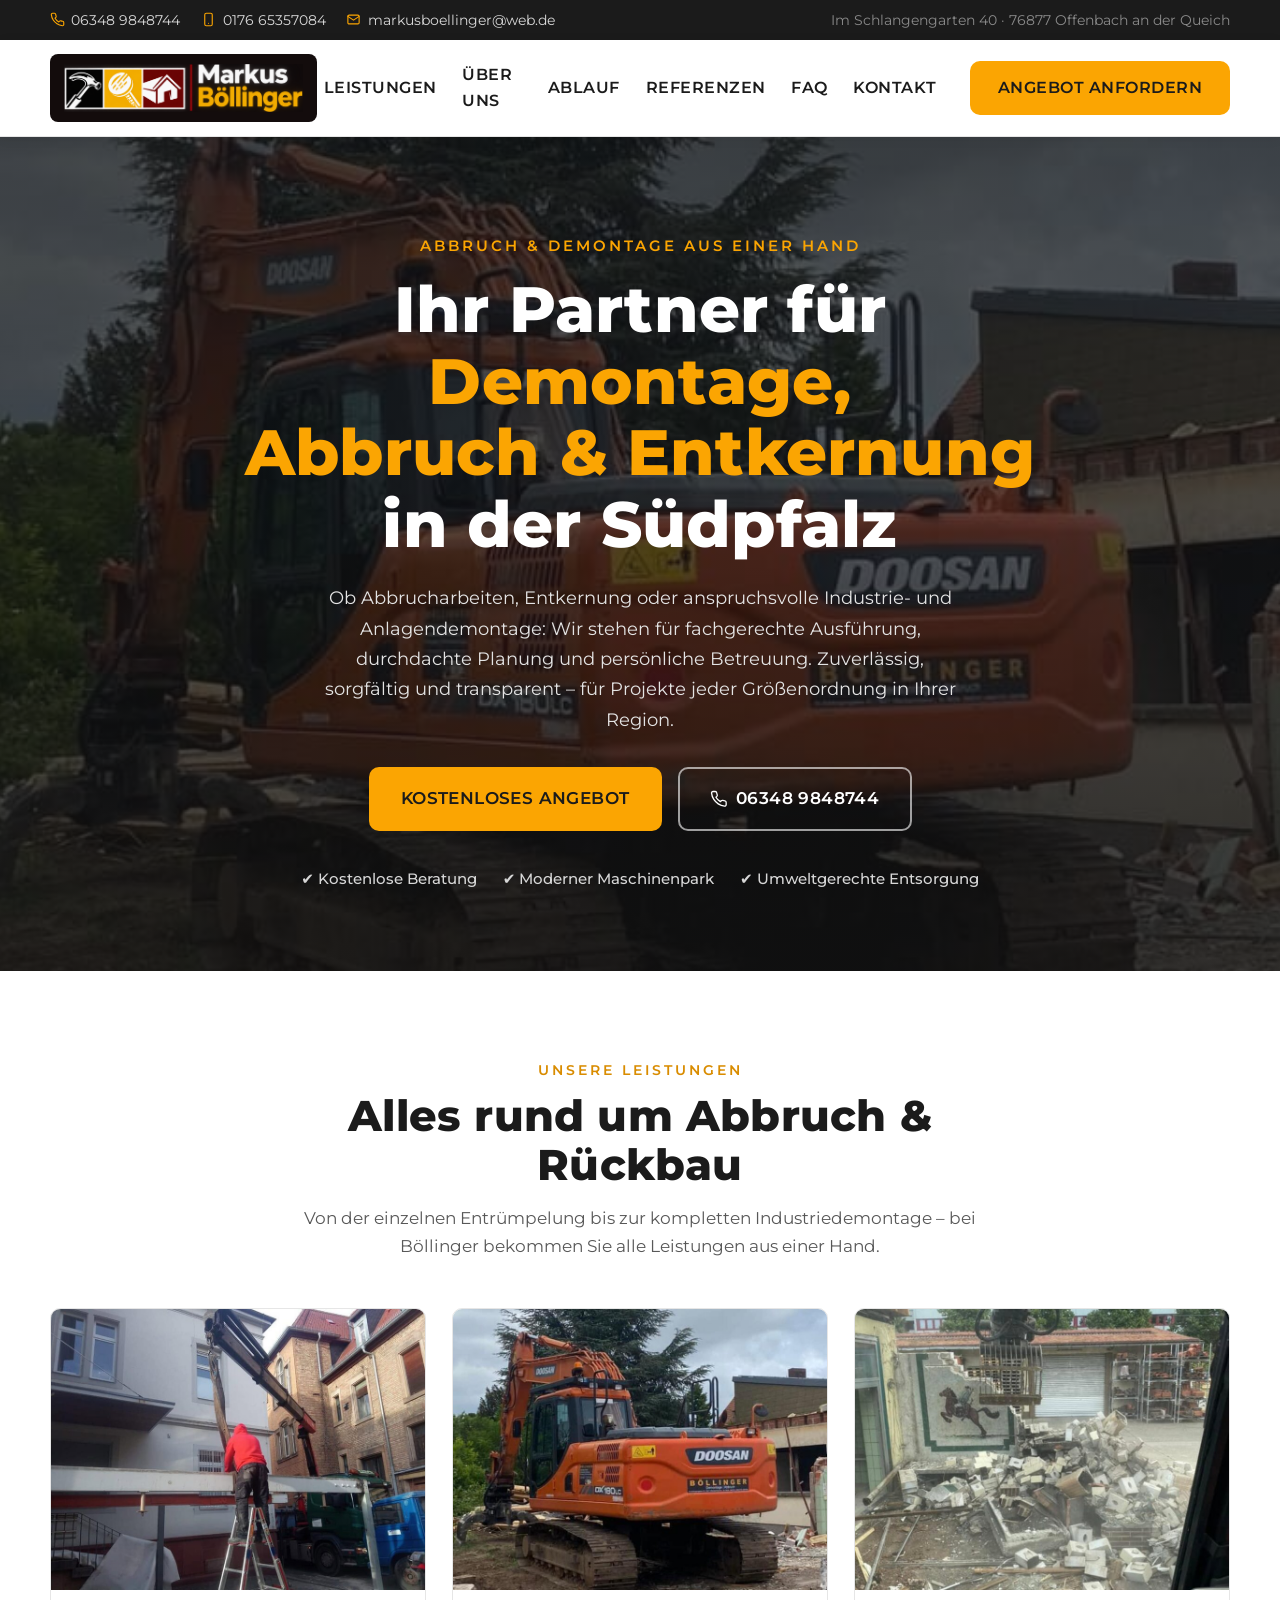
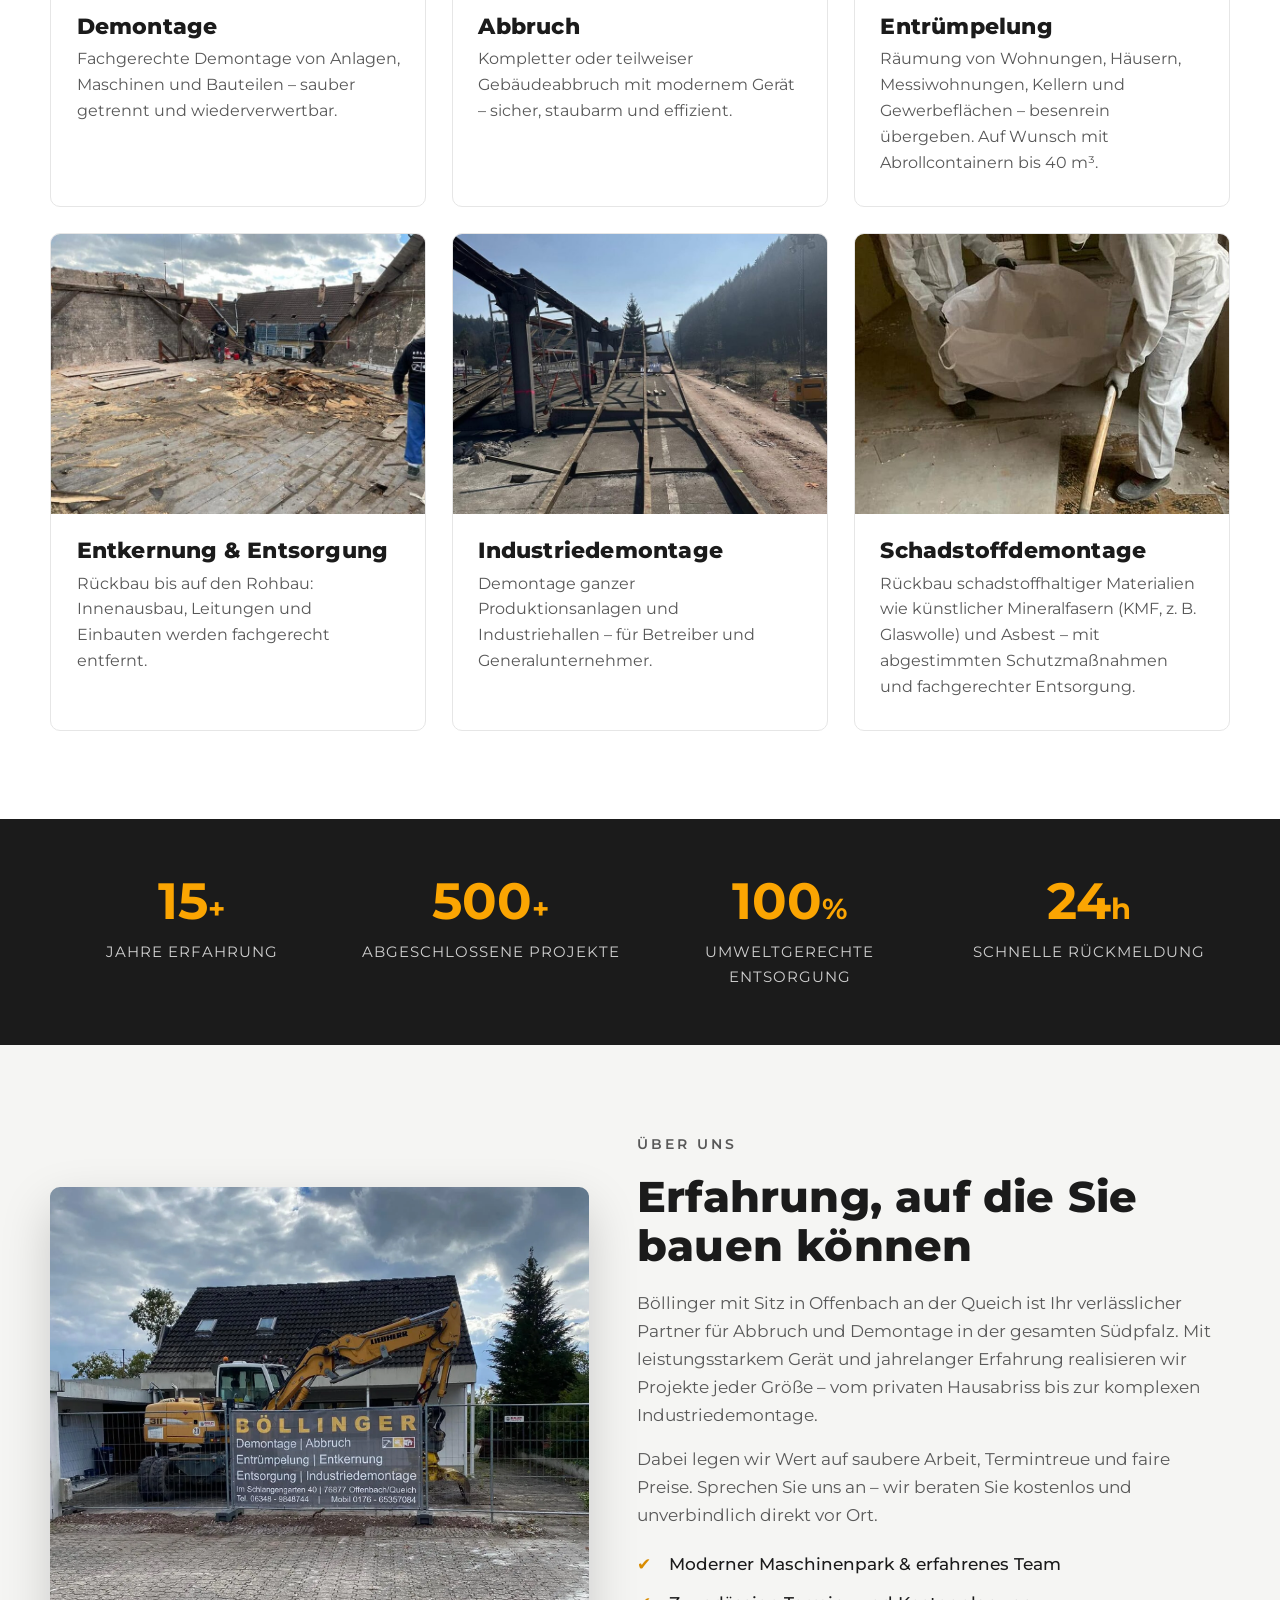
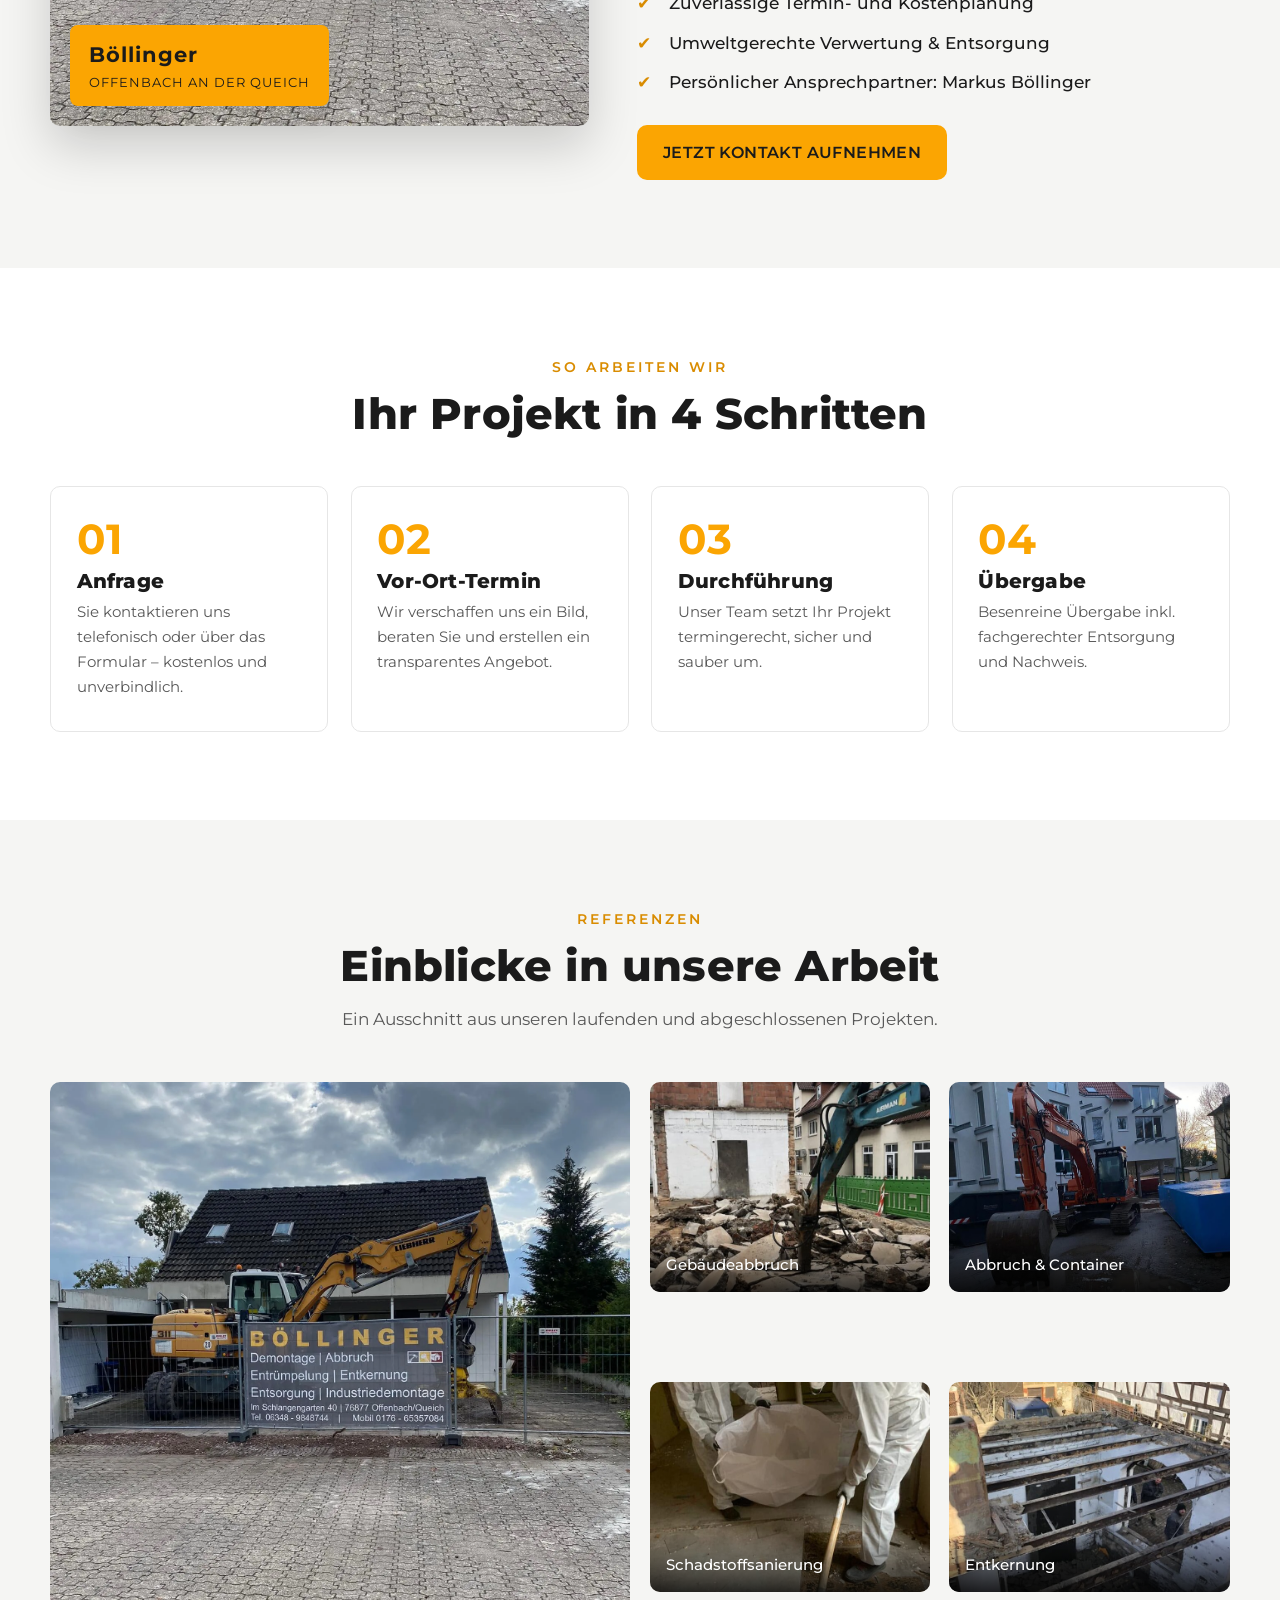
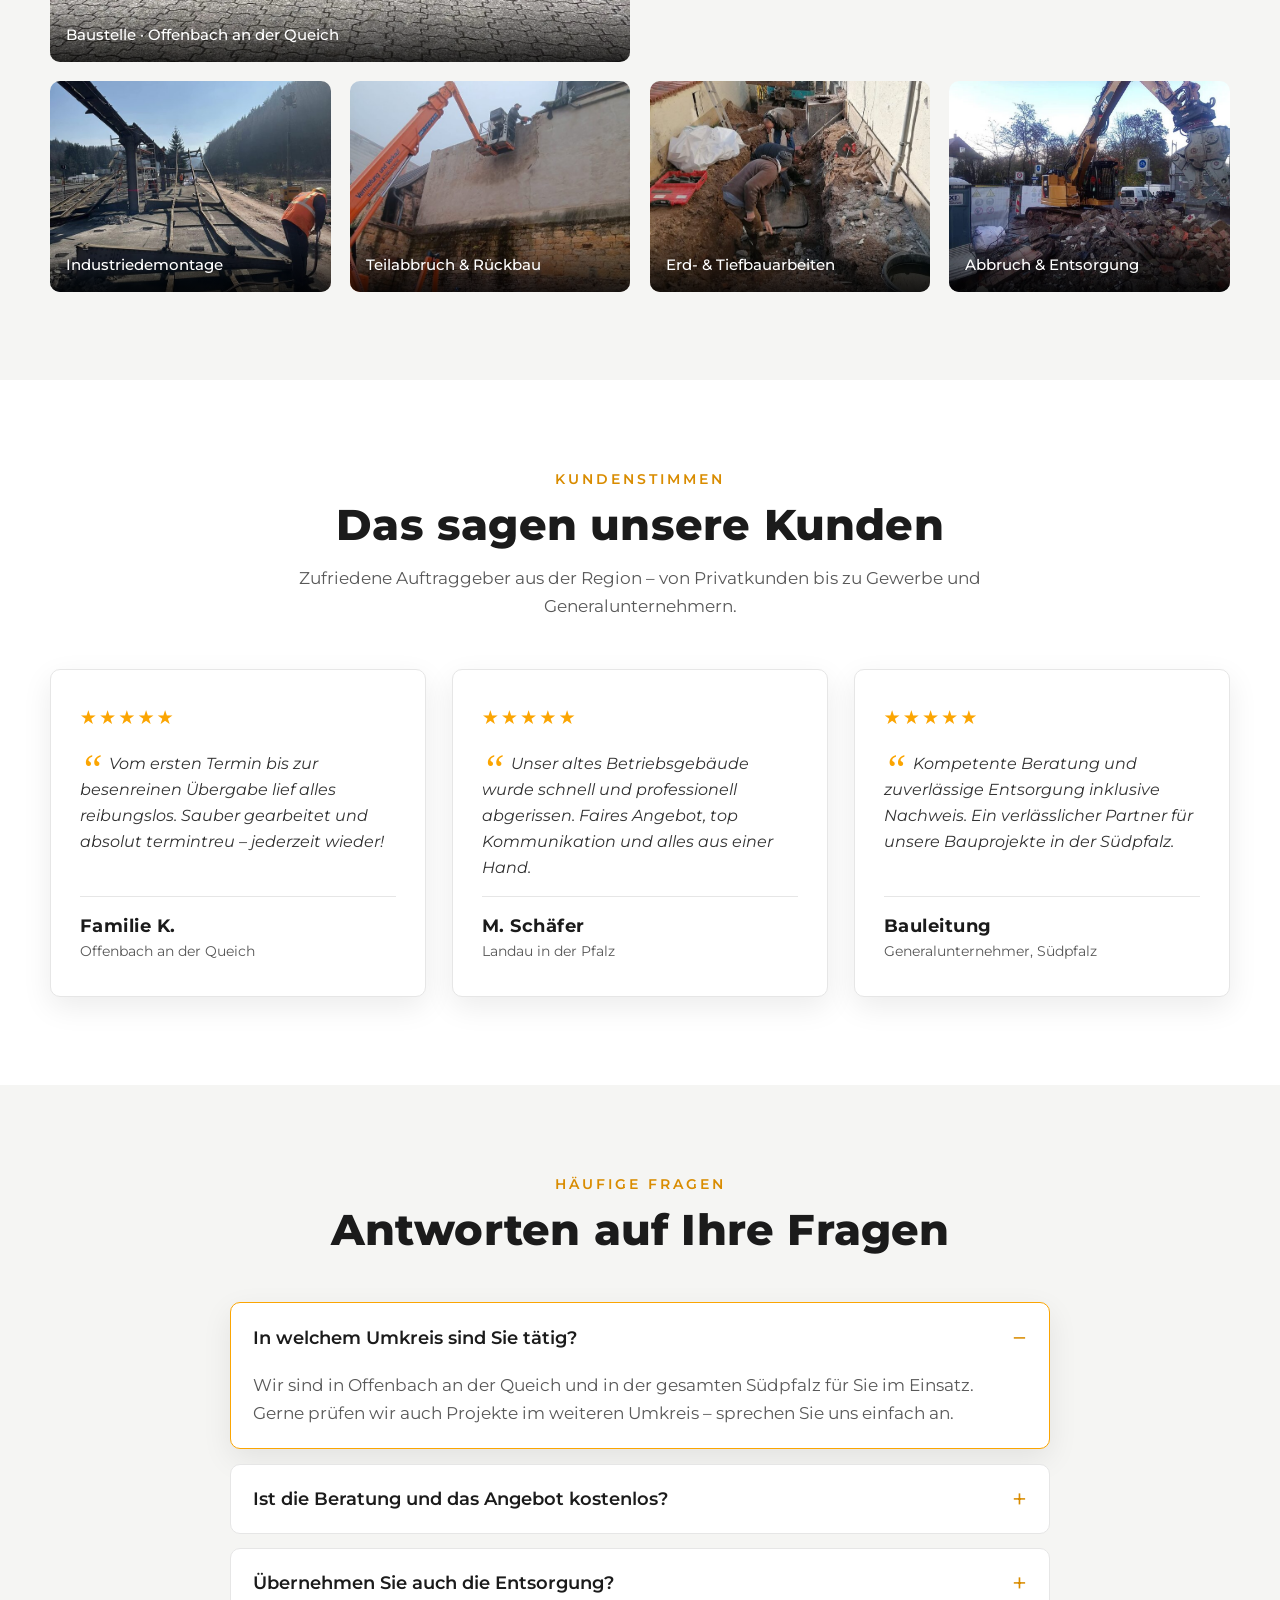
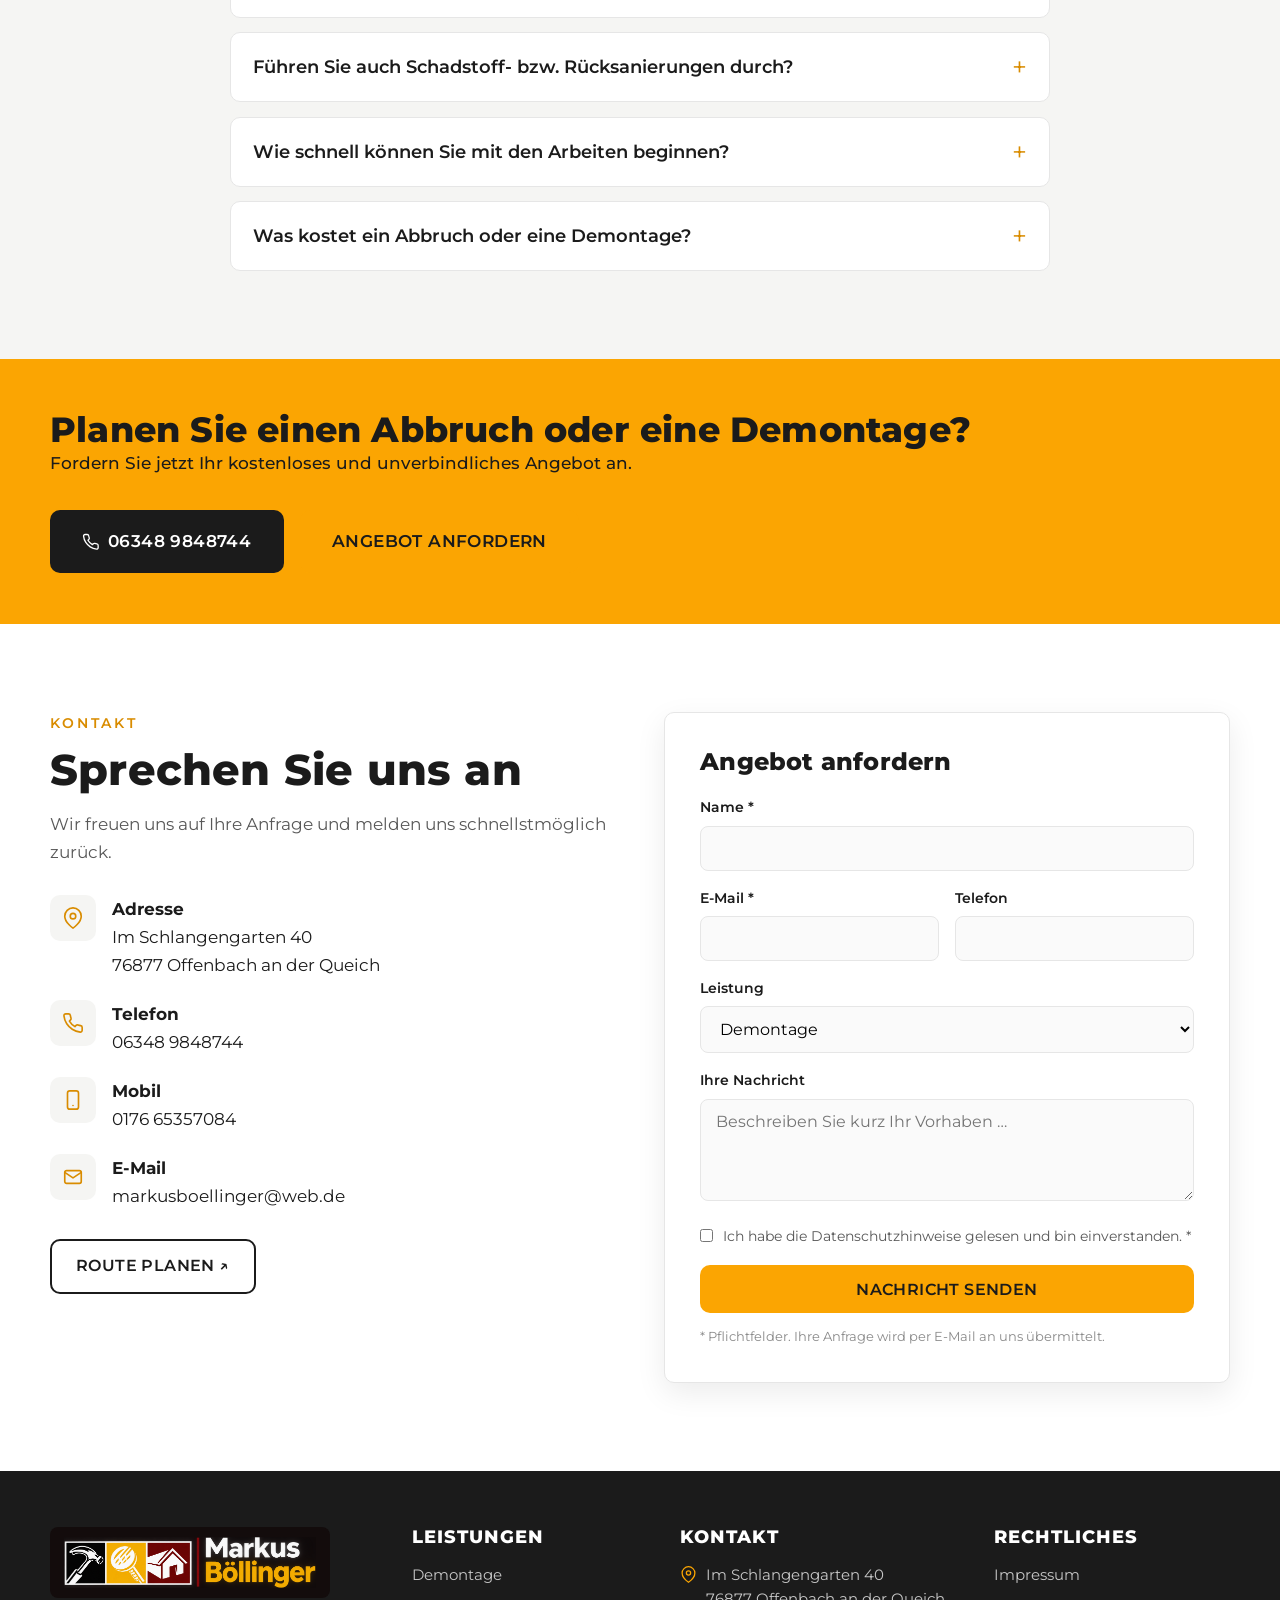
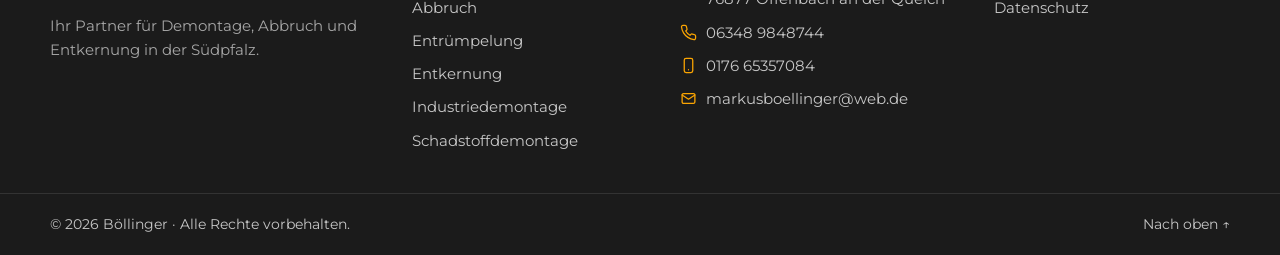
==== commit 8f7fbf1d: "Leistung 4: Titel 'Entkernung & Entsorgung' Co-Authored-By: Claude Opus 5.5 <noreply@anthropic.com> " ====
--- a/index.html
+++ b/index.html
@@ -116,7 +116,7 @@
         <article class="card">
           <div class="card__media"><img src="assets/images/service-entkernung.jpg" alt="Entkernung eines Gebäudes" loading="lazy" /></div>
           <div class="card__body">
-            <h3>Entkernung</h3>
+            <h3>Entkernung &amp; Entsorgung</h3>
             <p>Rückbau bis auf den Rohbau: Innenausbau, Leitungen und Einbauten werden fachgerecht entfernt.</p>
           </div>
         </article>
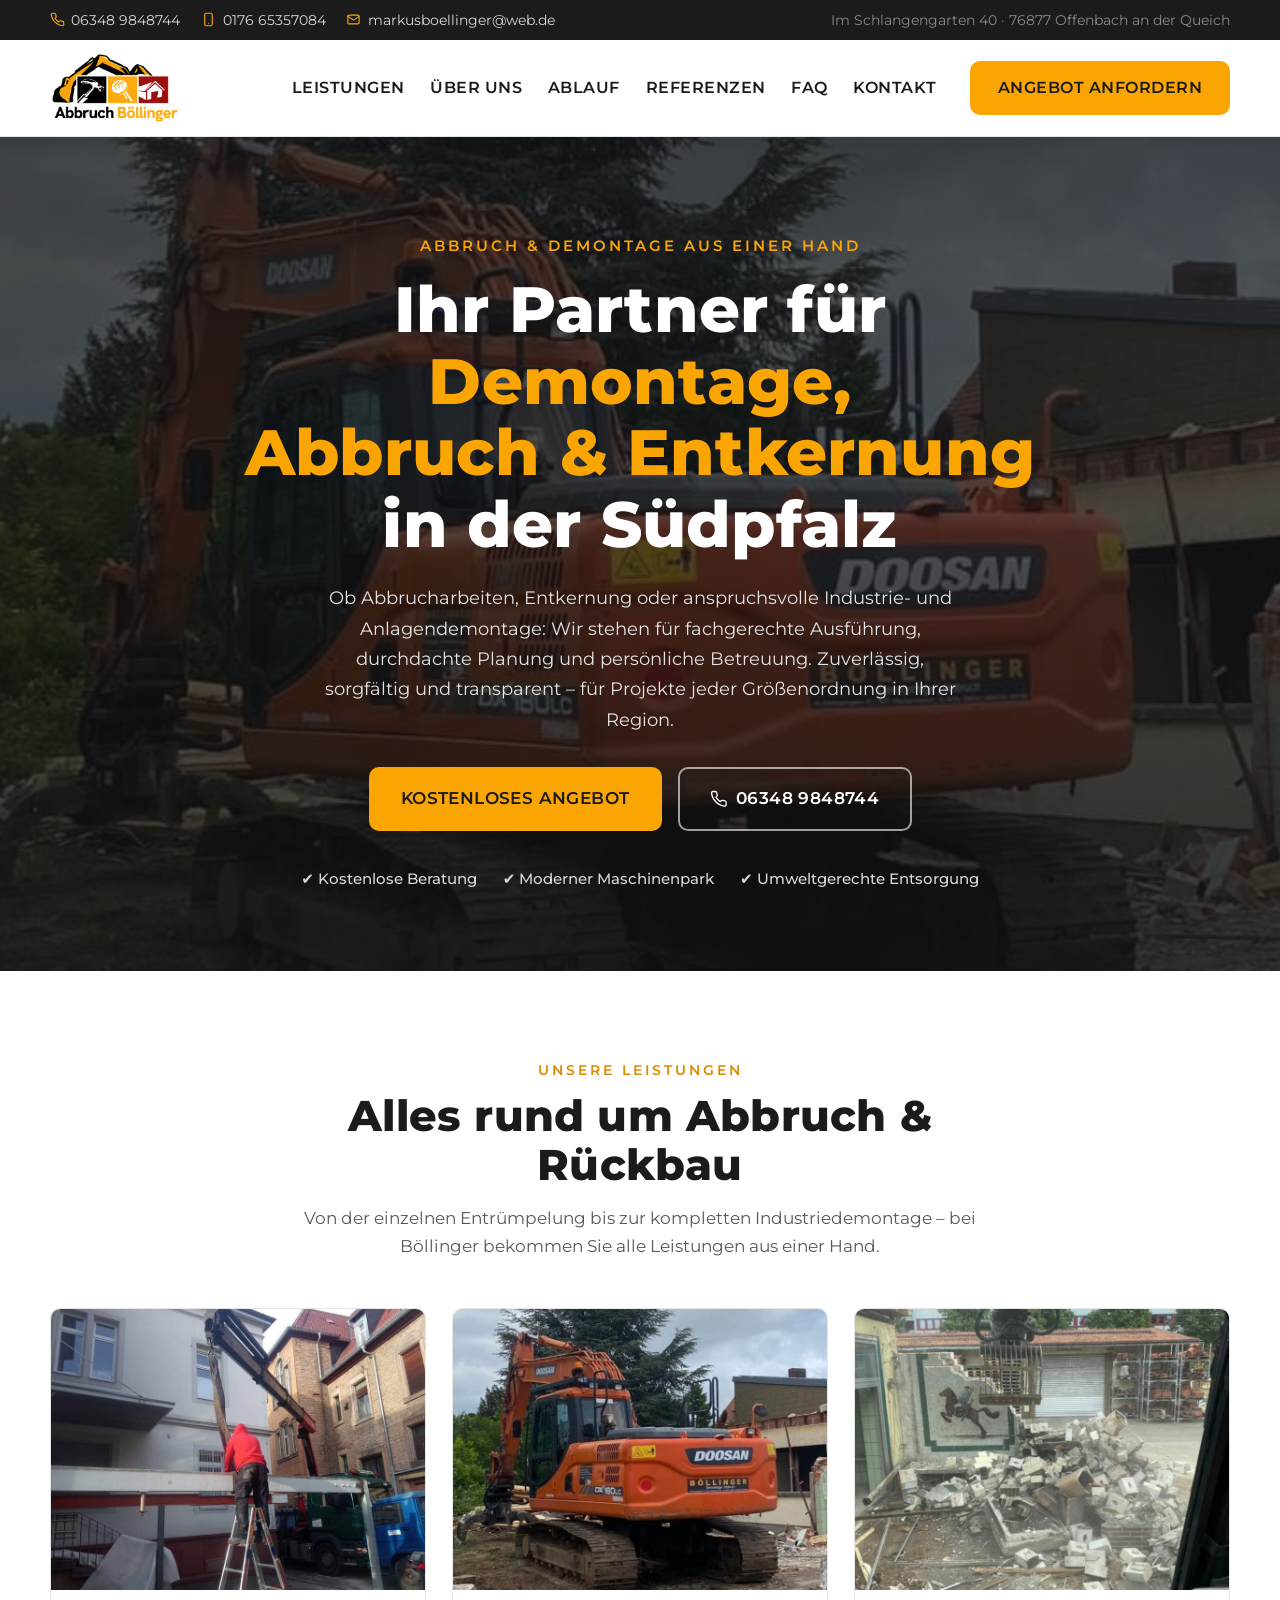
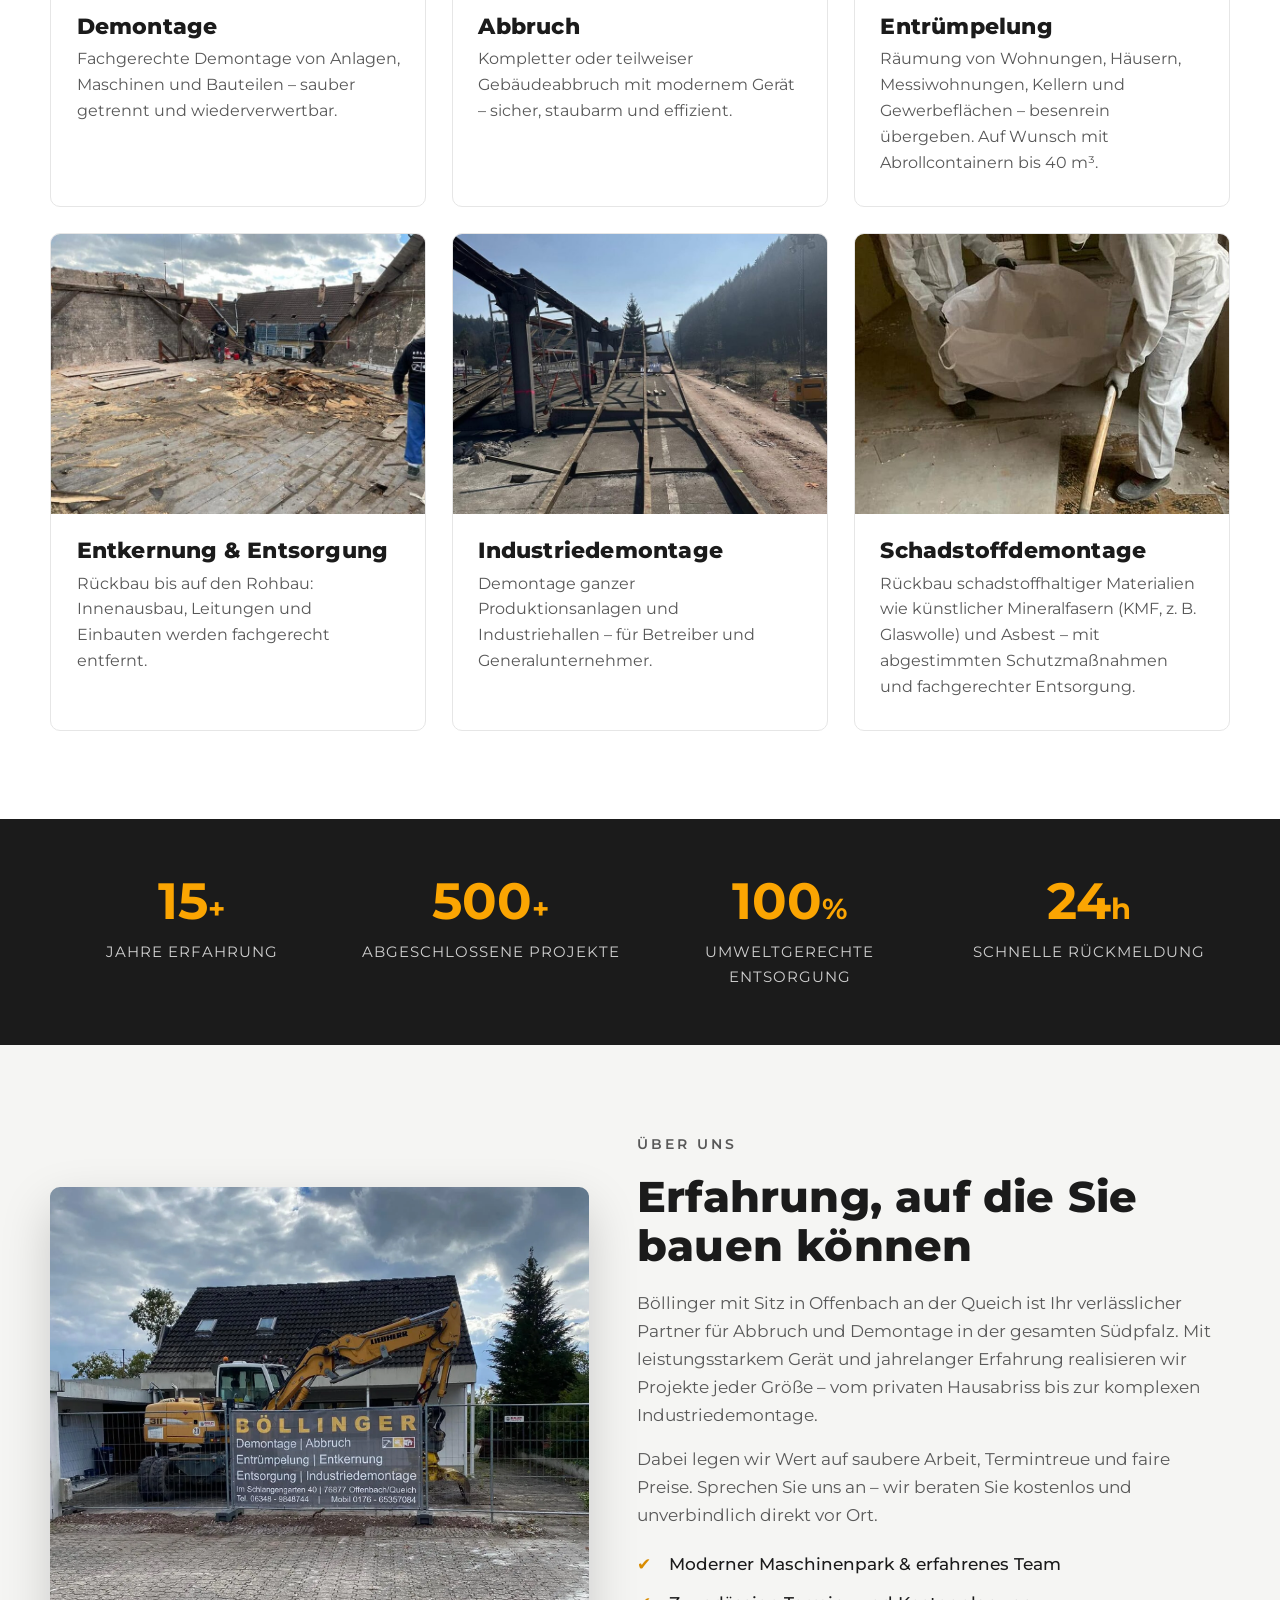
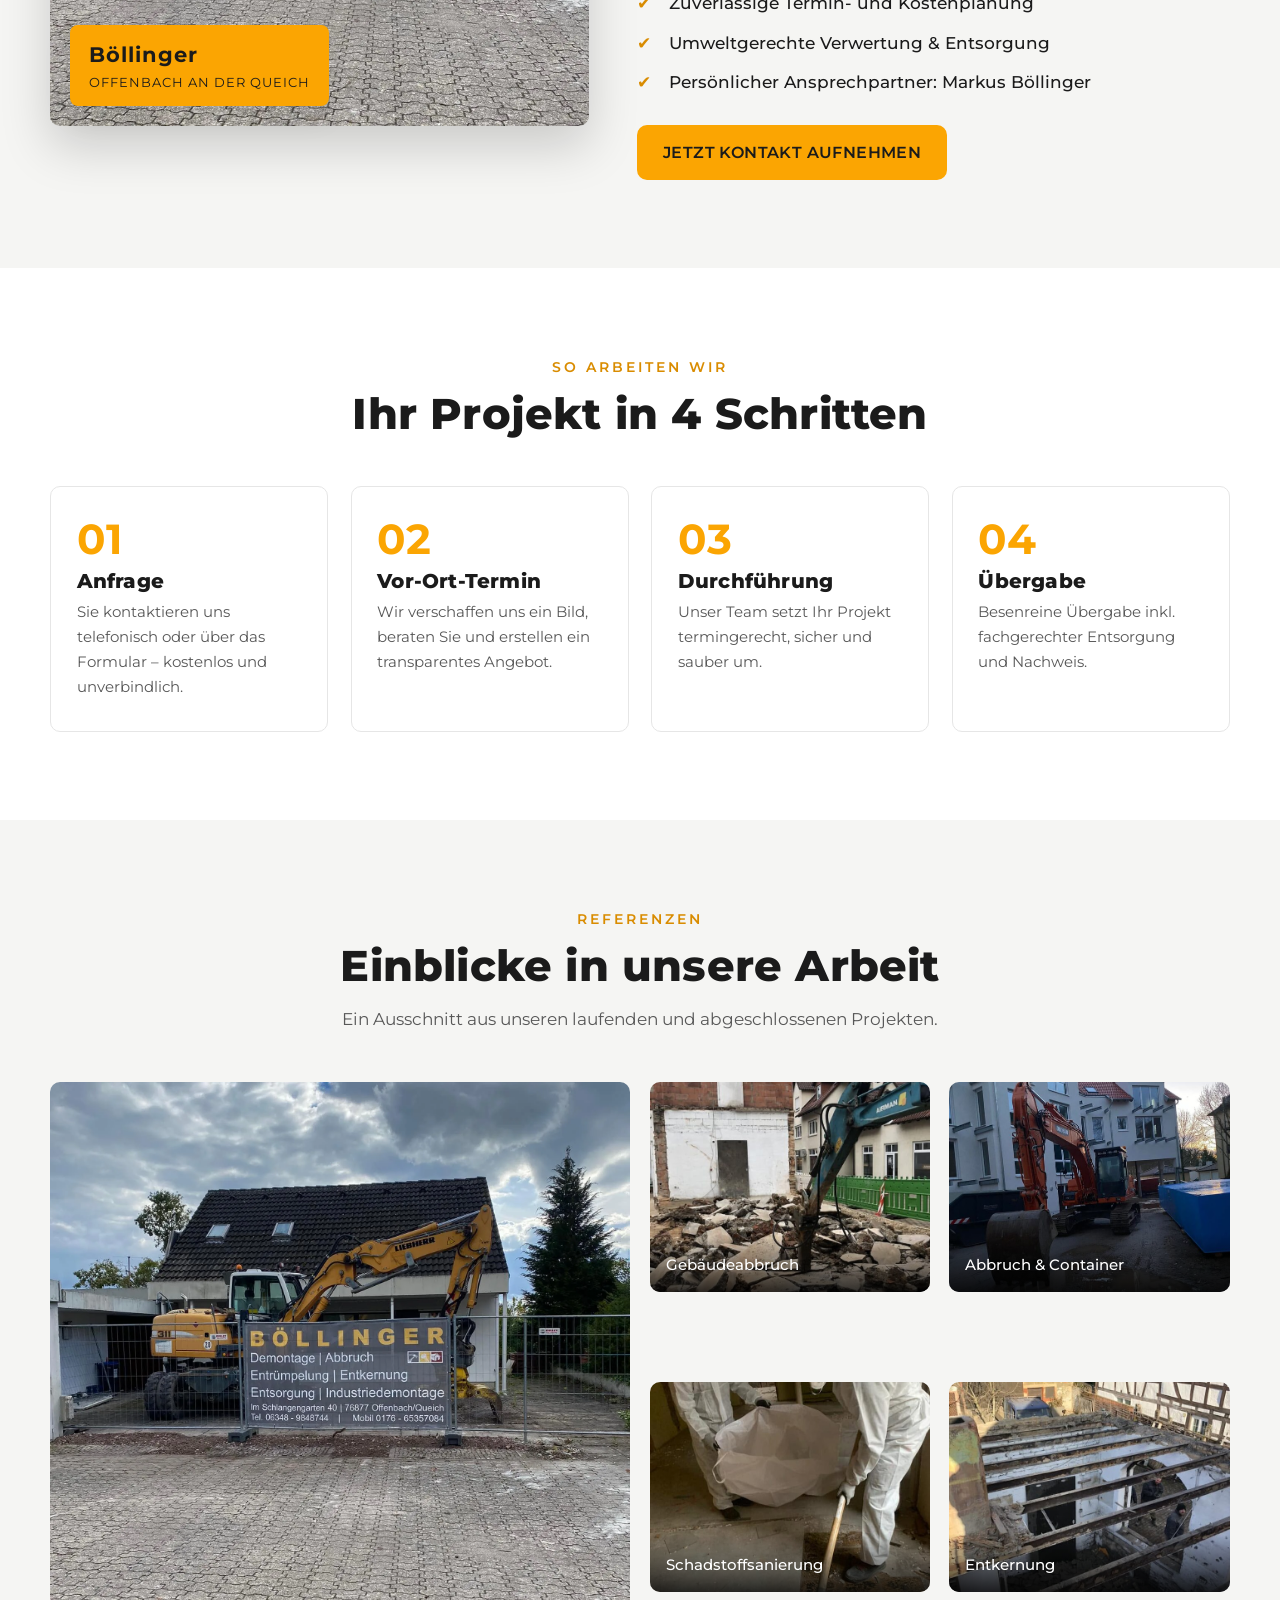
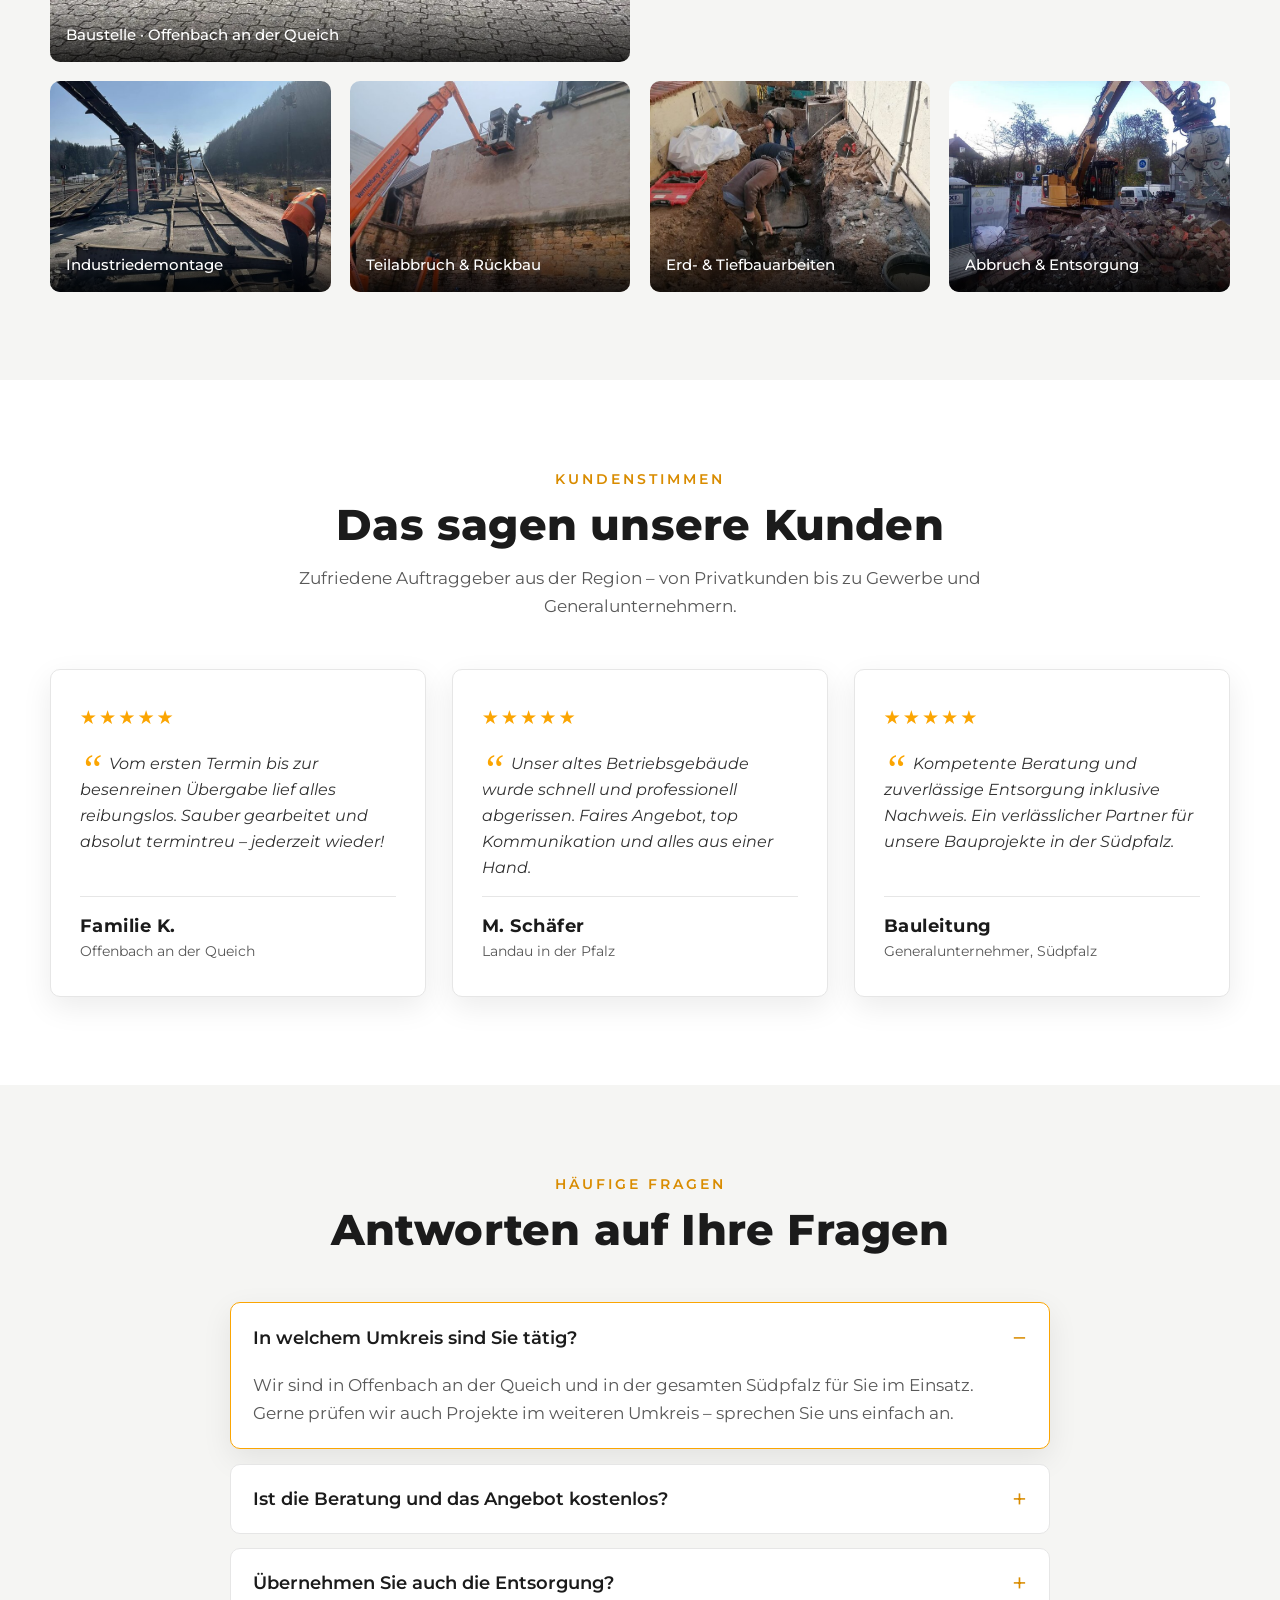
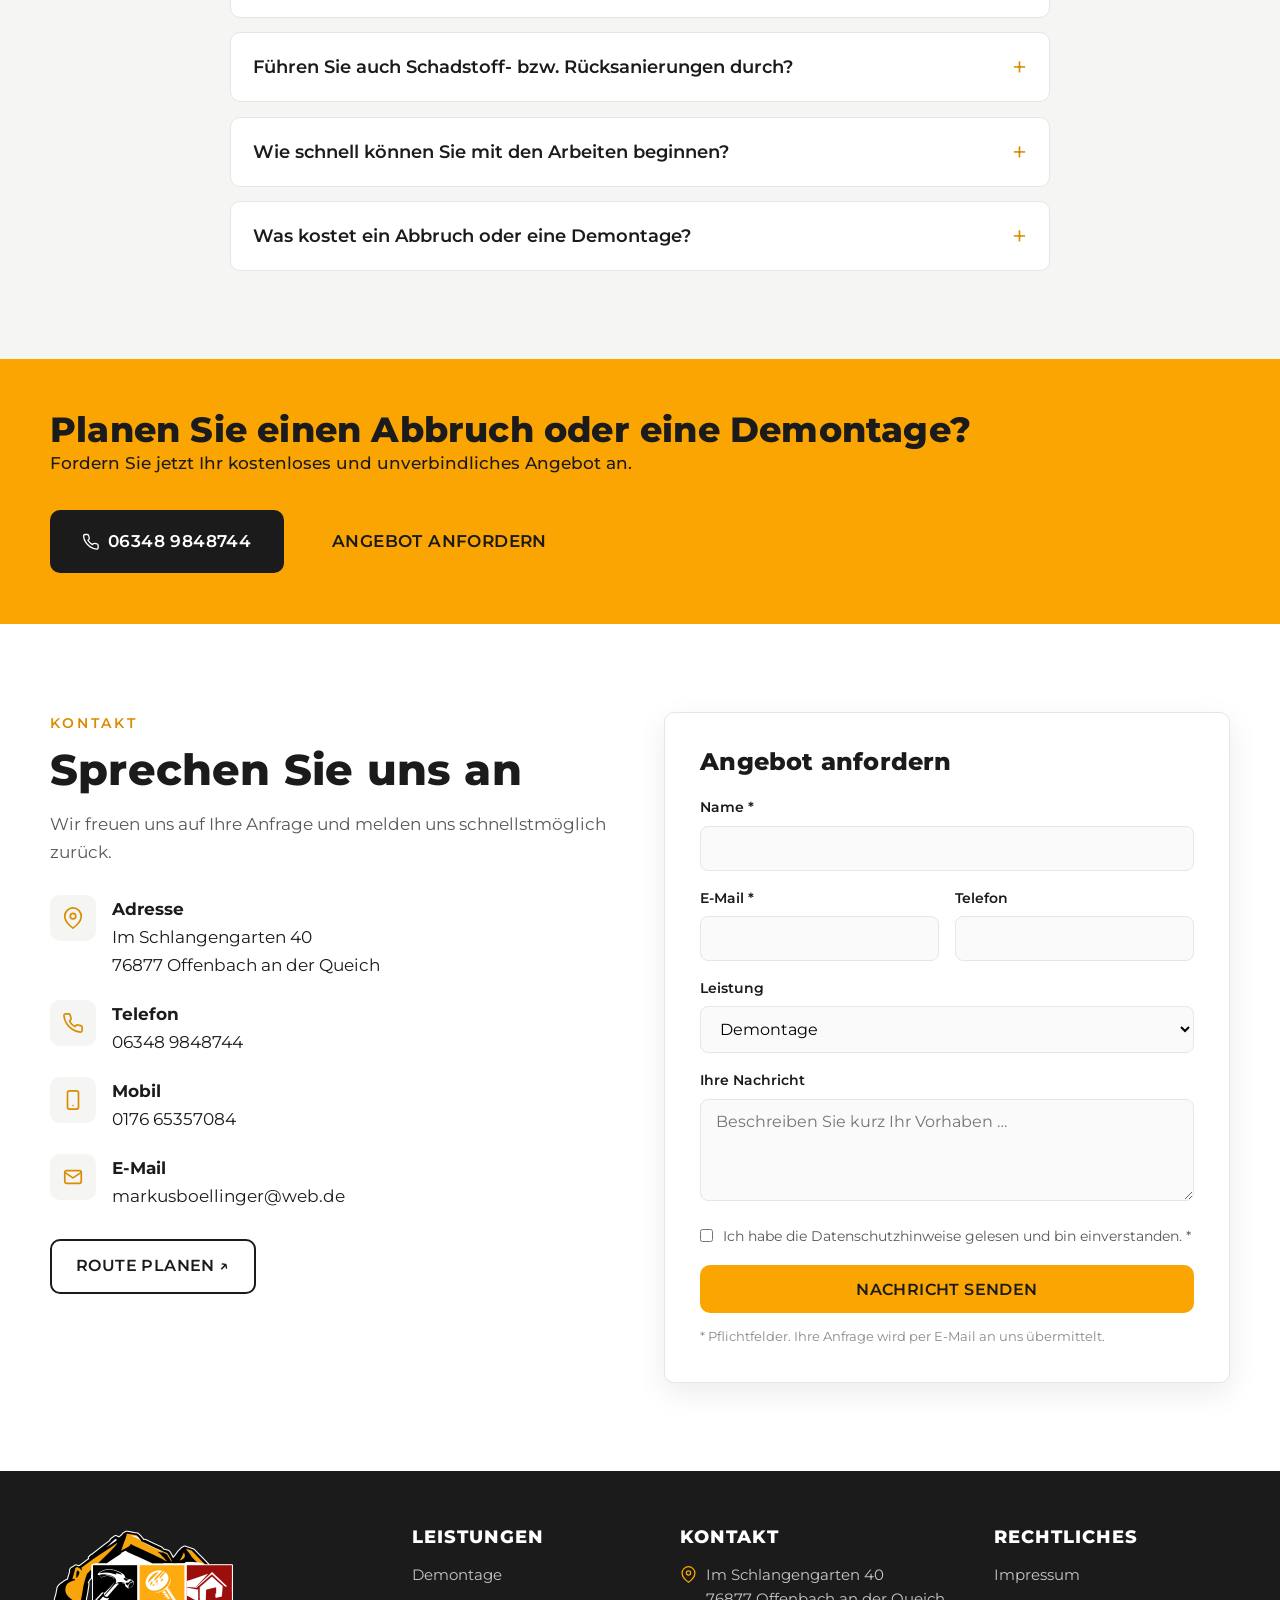
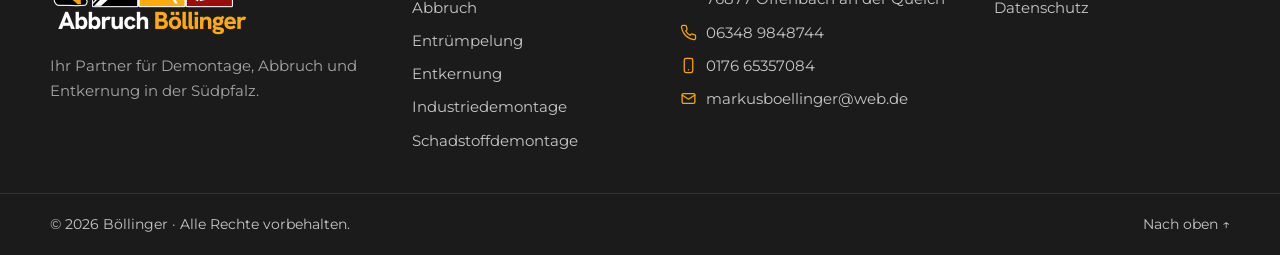
==== commit ad1312b6: "Logo: neues Abbruch-Böllinger-Logo (Header hell, Footer dunkel) Co-Authored-By: Claude Opus 5.5 <nor" ====
--- a/index.html
+++ b/index.html
@@ -39,7 +39,7 @@
   <header class="header" id="top">
     <div class="container header__inner">
       <a href="#top" class="brand" aria-label="Markus Böllinger – Startseite">
-        <img class="logo-img" src="assets/images/logo-markus-boellinger.png" width="1000" height="201" alt="Markus Böllinger – Demontage &amp; Abbruch" />
+        <img class="logo-img" src="assets/images/logo-abbruch-boellinger.png" width="800" height="443" alt="Abbruch Böllinger – Demontage &amp; Abbruch" />
       </a>
 
       <nav class="nav" id="nav">
@@ -399,7 +399,7 @@
     <div class="container footer__grid">
       <div class="footer__col">
         <div class="brand--footer">
-          <img class="logo-img logo-img--footer" src="assets/images/logo-markus-boellinger.png" width="1000" height="201" alt="Markus Böllinger" />
+          <img class="logo-img logo-img--footer" src="assets/images/logo-abbruch-boellinger-dunkel.png" width="800" height="444" alt="Abbruch Böllinger" />
         </div>
         <p>Ihr Partner für Demontage, Abbruch und Entkernung in der Südpfalz.</p>
       </div>
--- a/assets/css/style.css
+++ b/assets/css/style.css
@@ -83,8 +83,8 @@
 }
 .header__inner { display: flex; align-items: center; justify-content: space-between; min-height: 96px; gap: 1rem; }
 .brand { display: flex; align-items: center; }
-.logo-img { height: 48px; width: auto; display: block; background: #130c0c; padding: 10px 14px; border-radius: 8px; box-sizing: content-box; }
-.logo-img--footer { height: auto; width: 100%; max-width: 280px; box-sizing: border-box; }
+.logo-img { height: 72px; width: auto; display: block; }
+.logo-img--footer { height: auto; width: 100%; max-width: 200px; }
 
 .nav { display: flex; align-items: center; gap: 1.6rem; }
 .nav > a { font-family: var(--ff-head); font-weight: 600; font-size: 1rem; letter-spacing: .5px; text-transform: uppercase; color: var(--ink); position: relative; padding: .3rem 0; }
@@ -292,8 +292,8 @@
 
 @media (max-width: 520px) {
   body { font-size: 16px; }
-  .logo-img { height: 36px; padding: 8px 10px; }
-  .logo-img--footer { height: auto; max-width: 240px; }
+  .logo-img { height: 54px; }
+  .logo-img--footer { height: auto; max-width: 180px; }
   .stats__grid { gap: 1.2rem; }
   .stat p { font-size: .8rem; letter-spacing: .3px; hyphens: auto; overflow-wrap: anywhere; }
   .grid--3 { grid-template-columns: 1fr; }
